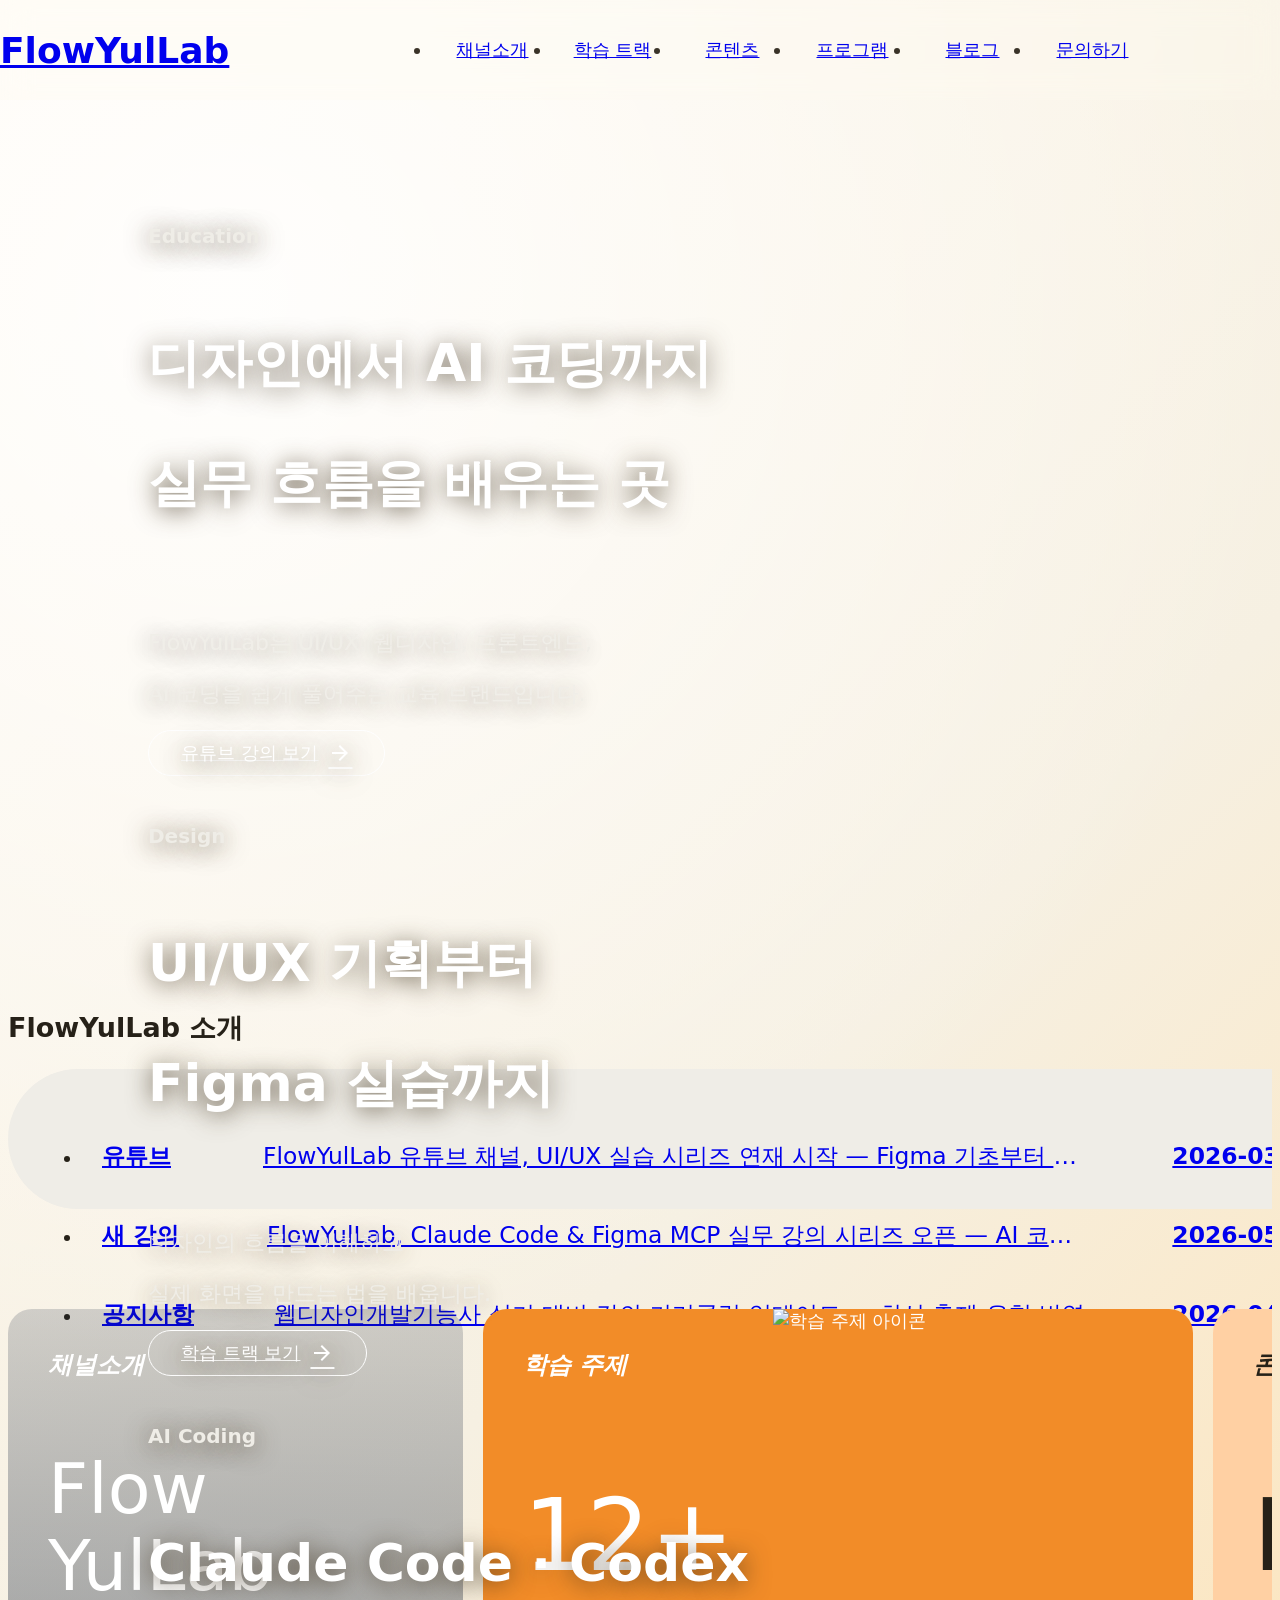
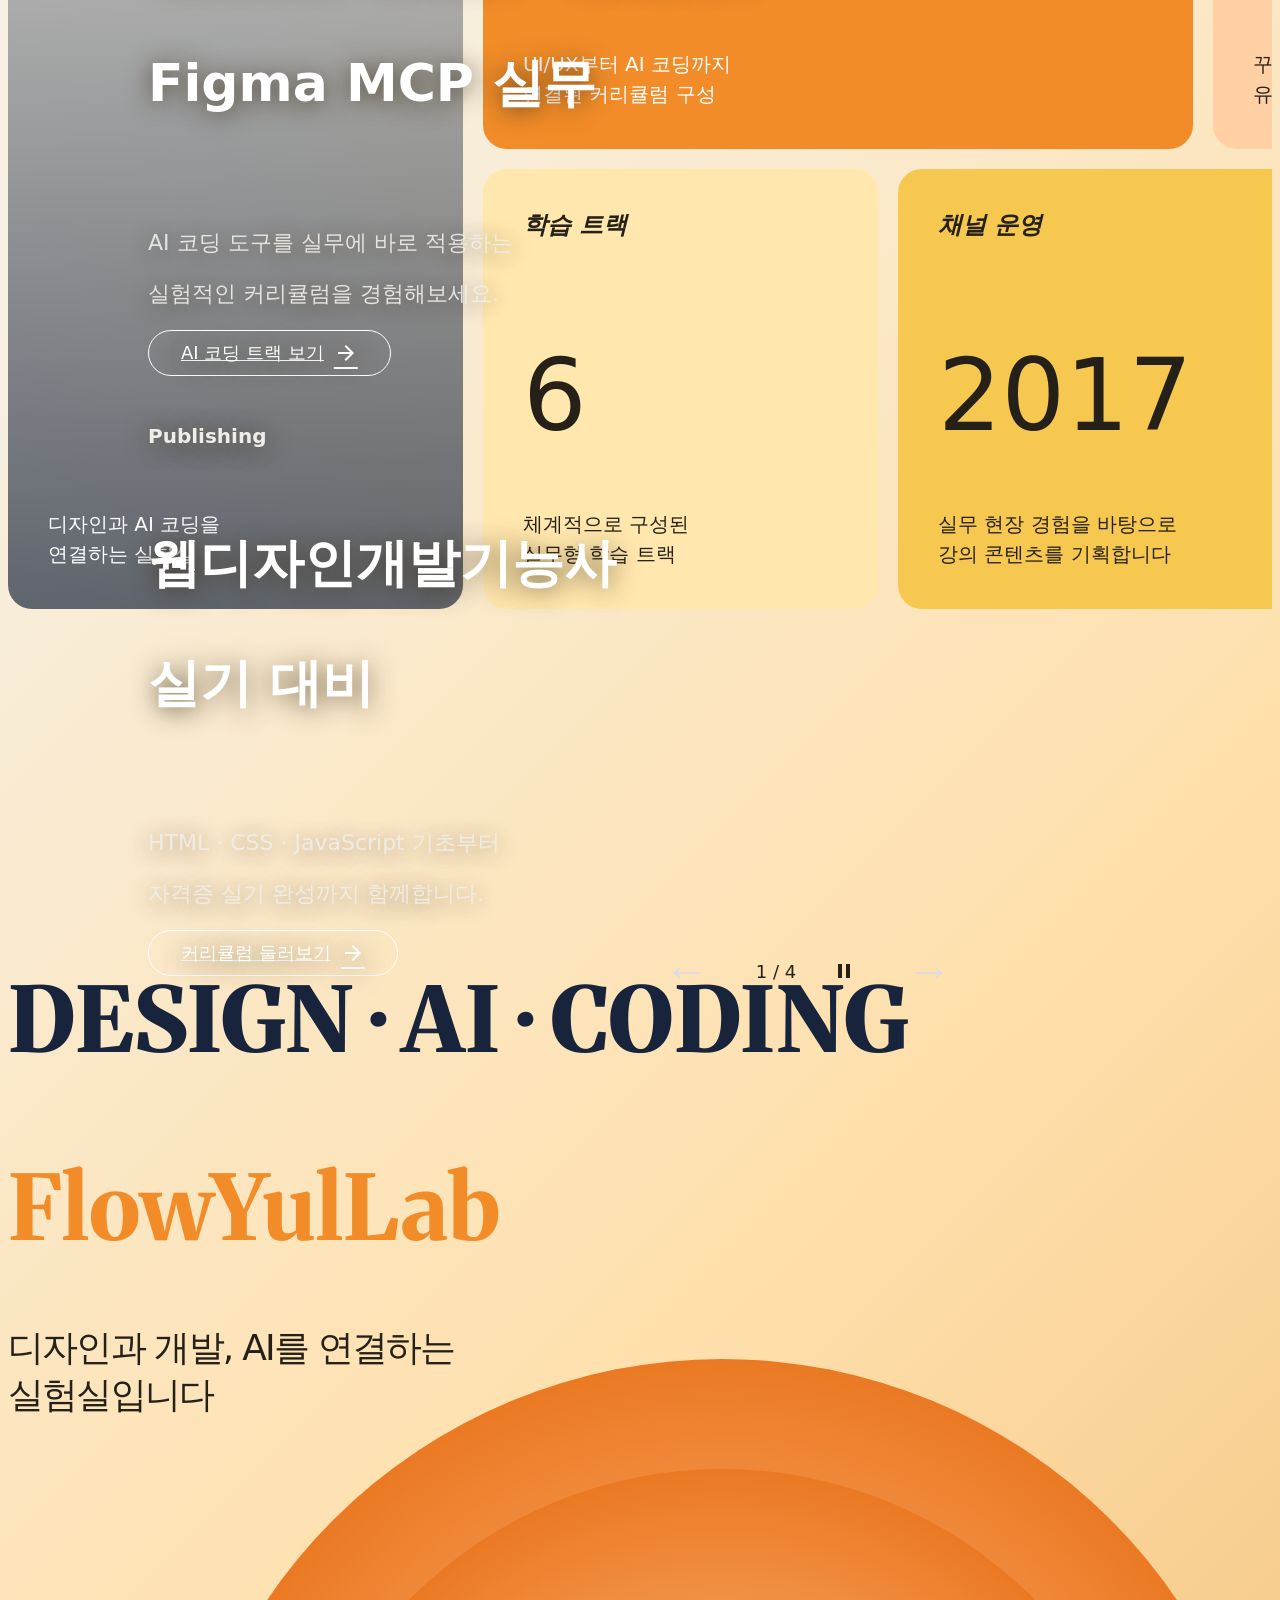
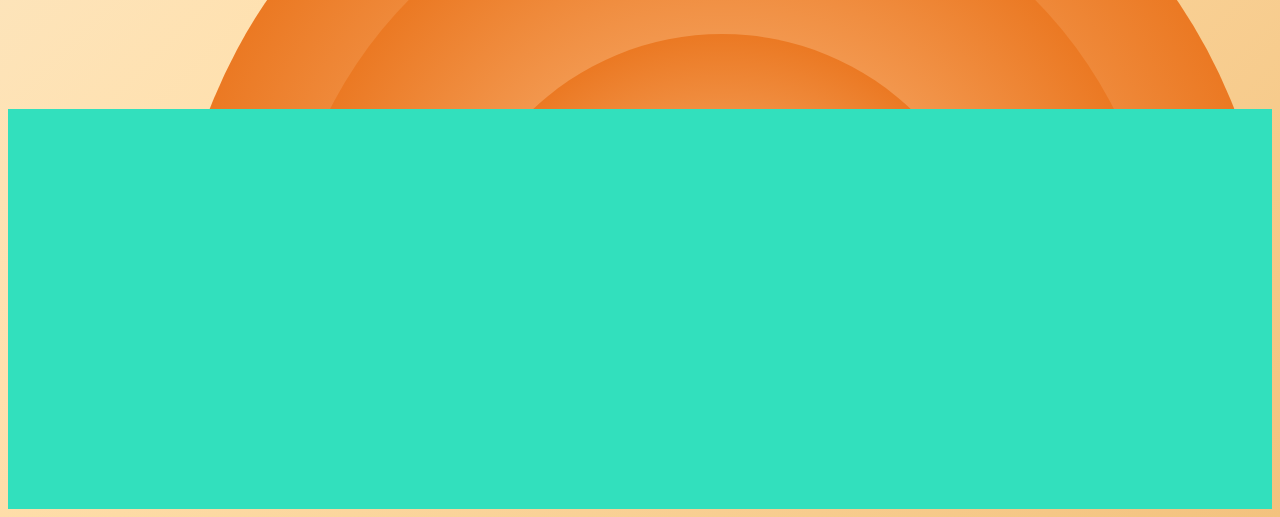
==== clonecoding/04flowyullab/index.html @ cbf6309a "1교시" ====
<!DOCTYPE html>
<html lang="ko">

<head>
  <meta charset="UTF-8">
  <meta name="viewport" content="width=device-width, initial-scale=1.0">
  <meta name="description" content="사이트 정의 넣는곳">
  <meta name="keywords" content="HTML, CSS, JavaScript, tutorial">
  <meta name="author" content="yulssem">
  <title>FlowYulLab</title>
  <!-- 파비콘 세트 (/favicon 폴더에 업로드) -->
  <link rel="icon" type="image/svg+xml" href="./favicon/favicon.svg" />
  <link rel="icon" href="./favicon/favicon.ico" sizes="48x48" />
  <link rel="icon" type="image/png" sizes="16x16" href="./favicon/favicon-16.png" />
  <link rel="icon" type="image/png" sizes="32x32" href="./favicon/favicon-32.png" />
  <link rel="apple-touch-icon" href="./favicon/apple-touch-icon.png" />
  <link rel="icon" type="image/png" sizes="192x192" href="./favicon/icon-192.png" />
  <link rel="icon" type="image/png" sizes="512x512" href="./favicon/icon-512.png" />
  <link rel="manifest" href="./favicon/site.webmanifest" />
  <link rel="stylesheet" href="https://cdn.jsdelivr.net/npm/@mdi/font@7/css/materialdesignicons.min.css" />
  <link rel="stylesheet" href="https://fonts.googleapis.com/css2?family=Material+Symbols+Outlined" />
  <link rel="stylesheet"
    href="https://fonts.googleapis.com/css2?family=Material+Symbols+Outlined:opsz,wght,FILL,GRAD@20..48,100..700,0..1,-50..200&icon_names=arrow_forward,arrow_upward,article,keyboard_arrow_up,pause,play_arrow,smart_display,trending_flat" />
  <!-- 오픈그래프 (카카오톡/페이스북 등 공유 미리보기) -->
  <meta property="og:type" content="website" />
  <meta property="og:site_name" content="FlowYulLab" />
  <meta property="og:title" content="FlowYulLab" />
  <meta property="og:description" content="웹퍼블리셔와 디자이너를 위한 무료 복붙 작업대. 파비콘, 웹폰트, 아이콘, CSS 코드를 브라우저에서 바로 만들고 복사합니다." />
  <meta property="og:url" content="" />
  <meta property="og:image" content="./favicon/og-image.png" />
  <meta property="og:image:width" content="1200" />
  <meta property="og:image:height" content="630" />
  <link rel="stylesheet" href="https://cdn.jsdelivr.net/npm/swiper@14.0.1/swiper-bundle.min.css" />
  <link rel="stylesheet" href="css/reset.css">
  <link rel="stylesheet" href="css/style.css">
  <link rel="stylesheet" href="css/media.css">
  <script src="https://cdn.jsdelivr.net/npm/swiper@14.0.1/swiper-bundle.min.js"></script>
  <script src="js/main.js" defer></script>
</head>

<body>
  <div class="wrap">
    <header class="">
      <div class="inner">
        <h1><a href="#">FlowYulLab</a></h1>
        <nav>
          <ul class="gnb">
            <li><a href="#">채널소개</a>
              <ul class="sub">
                <li><a href="#">채널소개</a></li>
                <li><a href="#">학습 트랙</a></li>
                <li><a href="#">콘텐츠</a></li>
                <li><a href="#">프로그램</a></li>
                <li><a href="#">블로그</a></li>
              </ul><!-- //.sub -->
            </li>
            <li><a href="#">학습 트랙</a>
              <ul class="sub">
                <li><a href="#">채널소개</a></li>
                <li><a href="#">학습 트랙</a></li>
                <li><a href="#">콘텐츠</a></li>
                <li><a href="#">프로그램</a></li>
                <li><a href="#">블로그</a></li>
                <li><a href="#">문의하기</a></li>
              </ul><!-- //.sub -->
            </li>
            <li><a href="#">콘텐츠</a>
              <ul class="sub">
                <li><a href="#">채널소개</a></li>
                <li><a href="#">학습 트랙</a></li>
                <li><a href="#">콘텐츠</a></li>
              </ul><!-- //.sub -->
            </li>
            <li><a href="#">프로그램</a>
              <ul class="sub">
                <li><a href="#">프로그램</a></li>
                <li><a href="#">블로그</a></li>
                <li><a href="#">문의하기</a></li>
              </ul><!-- //.sub -->
            </li>
            <li><a href="#">블로그</a>
              <ul class="sub">
                <li><a href="#">Education</a></li>
                <li><a href="#">디자인에서</a></li>
                <li><a href="#">실무 흐름을</a></li>
              </ul><!-- //.sub -->
            </li>
            <li><a href="#">문의하기</a>
            </li>
          </ul><!-- //.gnb -->
        </nav>
        <div class="right">
          <a href="#" class="af">유튜브 채널</a>
          <a href="#" class="af">강의 문의</a>
          <ul id="ham_menu" aria-label="전체 메뉴 열기">
            <li></li>
            <li></li>
            <li></li>
          </ul>
        </div><!-- //.right -->
      </div> <!-- //.inner -->
      <div class="ham_menu">
        <div class="container">
          <h2>전체메뉴</h2>
          <div class="all_con">
            <ul class="list">
              <li>
                <button type="button">채널소개</button>
                <ul class="sub_list">
                  <li><a href="#">율쌤 소개</a></li>
                  <li><a href="#">비전 & 방향</a></li>
                  <li><a href="#">FlowYulLab이란</a></li>
                  <li><a href="#">활동 이력</a></li>
                  <li><a href="#">실험 프로젝트</a></li>
                </ul><!-- //.sub_list -->
              </li>
              <li>
                <button type="button">학습 트랙</button>
                <ul class="sub_list">
                  <li><a href="#">UI/UX 기초</a></li>
                  <li><a href="#">웹디자인개발기능사</a></li>
                  <li><a href="#">HTML·CSS·JS</a></li>
                  <li><a href="#">Figma & 디자인 툴</a></li>
                  <li><a href="#">AI Coding Lab</a></li>
                  <li><a href="#">Claude Code 실무</a></li>
                </ul><!-- //.sub_list -->
              </li>
              <li>
                <button type="button">콘텐츠</button>
                <ul class="sub_list">
                  <li><a href="#">유튜브 강의</a></li>
                  <li><a href="#">Shorts</a></li>
                  <li><a href="#">실습 튜토리얼</a></li>
                </ul><!-- //.sub_list -->
              </li>
              <li>
                <button type="button">프로그램</button>
                <ul class="sub_list">
                  <li><a href="#">온라인 강의</a></li>
                  <li><a href="#">워크숍 & 멘토링</a></li>
                </ul><!-- //.sub_list -->
              </li>
            </ul><!-- //.list -->
            <ul class="list">
              <li>
                <button type="button">블로그</button>
                <ul class="sub_list">
                  <li><a href="#">최근 소식</a></li>
                  <li><a href="#">아티클</a></li>
                  <li><a href="#">이벤트</a></li>
                </ul><!-- //.sub_list -->
              </li>
              <li>
                <button type="button">문의하기</button>
                <ul class="sub_list">
                  <li><a href="#">강의 문의</a></li>
                  <li><a href="#">협업 제안</a></li>
                </ul><!-- //.sub_list -->
              </li>
            </ul><!-- //.list -->
          </div><!-- //.all_con -->
        </div><!-- //.container -->
      </div><!-- //.ham_menu -->
    </header>
    <main>
      <div class="main_visual">
        <div class="inner">
          <div class="swiper">
            <ul class="swiper-wrapper">
              <li class="swiper-slide slide1">
                <div class="txt_area">
                  <div class="sub_txt">Education</div>
                  <div class="tit">
                    <p>디자인에서 AI 코딩까지</p>
                    <p>실무 흐름을 배우는 곳</p>
                  </div><!-- //tit -->
                  <div class="txt">
                    <p>FlowYulLab은 UI/UX, 웹디자인, 프론트엔드,</p>
                    <p>AI 코딩을 쉽게 풀어주는 교육 브랜드입니다.</p>
                  </div><!-- //.txt -->
                  <a href="#" class="more border">
                    <span>유튜브 강의 보기</span>
                    <span class="material-symbols-outlined">arrow_forward</span>
                  </a>
                </div><!-- //.txt_area -->
              </li>
              <li class="swiper-slide slide2">
                <div class="txt_area">
                  <div class="sub_txt">Design</div>
                  <div class="tit">
                    <p>UI/UX 기획부터</p>
                    <p>Figma 실습까지</p>
                  </div><!-- //tit -->
                  <div class="txt">
                    <p>디자인의 흐름을 이해하고</p>
                    <p>실제 화면을 만드는 법을 배웁니다.</p>
                  </div><!-- //.txt -->
                  <a href="#" class="more border">
                    <span>학습 트랙 보기</span>
                    <span class="material-symbols-outlined">arrow_forward</span>
                  </a>
                </div><!-- //.txt_area -->
              </li>
              <li class="swiper-slide slide3">
                <div class="txt_area">
                  <div class="sub_txt">AI Coding</div>
                  <div class="tit">
                    <p>Claude Code · Codex</p>
                    <p>Figma MCP 실무</p>
                  </div><!-- //tit -->
                  <div class="txt">
                    <p>AI 코딩 도구를 실무에 바로 적용하는</p>
                    <p>실험적인 커리큘럼을 경험해보세요.</p>
                  </div><!-- //.txt -->
                  <a href="#" class="more border">
                    <span>AI 코딩 트랙 보기</span>
                    <span class="material-symbols-outlined">arrow_forward</span>
                  </a>
                </div><!-- //.txt_area -->
              </li>
              <li class="swiper-slide slide4">
                <div class="txt_area">
                  <div class="sub_txt">Publishing</div>
                  <div class="tit">
                    <p>웹디자인개발기능사</p>
                    <p>실기 대비</p>
                  </div><!-- //tit -->
                  <div class="txt">
                    <p>HTML · CSS · JavaScript 기초부터</p>
                    <p>자격증 실기 완성까지 함께합니다.</p>
                  </div><!-- //.txt -->
                  <a href="#" class="more border">
                    <span>커리큘럼 둘러보기</span>
                    <span class="material-symbols-outlined">arrow_forward</span>
                  </a>
                </div><!-- //.txt_area -->
              </li>
            </ul><!-- //.swiper-wrapper -->
          </div><!-- //.swiper -->
          <div class="pager">
            <button type="button" class="left" aria-label="이전 슬라이드 버튼">&larr;</button>
            <div class="box">
              <div class="txt_box">
                <span class="num">1</span>
                /
                <span>4</span>
              </div><!-- //.txt_box -->
              <div class="btn_box" style="font-variation-settings:'FILL' 1,'wght' 400,'GRAD' 0,'opsz' 24">
                <!-- <span class="material-symbols-outlined">play_arrow</span> -->
                <span class="material-symbols-outlined">pause</span>
              </div><!-- //.btn_box -->
            </div><!-- //.box -->
            <button type="button" class="right" aria-label="다음 슬라이드 버튼">&rarr;</button>
          </div><!-- //.pager -->
        </div> <!-- //.inner -->
      </div><!-- //.main_visual -->
      <section class="info">
        <h2 class="blind">FlowYulLab 소개</h2>
        <div class="article_top inner">
          <div class="slide">
            <div class="swiper">
              <ul class="swiper-wrapper">
                <li class="swiper-slide">
                  <a href="#">
                    <span class="tit">유튜브</span>
                    <p class="txt">FlowYulLab 유튜브 채널, UI/UX 실습 시리즈 연재 시작 — Figma 기초부터 프로토타입까지</p>
                    <span class="day">2026-03-15</span>
                  </a>
                </li>
                <li class="swiper-slide">
                  <a href="#">
                    <span class="tit">새 강의</span>
                    <p class="txt">FlowYulLab, Claude Code & Figma MCP 실무 강의 시리즈 오픈 — AI 코딩 흐름을 처음부터 실습합니다</p>
                    <span class="day">2026-05-20</span>
                  </a>
                </li>
                <li class="swiper-slide">
                  <a href="#">
                    <span class="tit">공지사항</span>
                    <p class="txt">웹디자인개발기능사 실기 대비 강의 커리큘럼 업데이트 — 최신 출제 유형 반영</p>
                    <span class="day">2026-04-10</span>
                  </a>
                </li>
              </ul>
            </div><!-- //swiper -->
          </div><!-- //.slide -->
          <a href="#" class="more">더보기<span>+</span></a>
        </div><!-- //.article_top -->
        <div class="article_bottom inner">
          <article class="box box1">
            <em>채널소개</em>
            <p>Flow YulLab</p>
            <div class="txt_b">
              <span>디자인과 AI 코딩을<br>연결하는 실험실</span>
              <a href="#" class="more">자세히보기<span class="material-symbols-outlined">trending_flat</span></a>
            </div><!-- //.txt_b -->
          </article><!-- //.box1 -->
          <div class="box_all">
            <div class="box_all_1">
              <article class="box box2">
                <em>학습 주제</em>
                <p>12+</p>
                <img src="img/yul-info-topic-cutout.png" alt="학습 주제 아이콘">
                <div class="txt_b">
                  <span>UI/UX부터 AI 코딩까지<br>연결된 커리큘럼 구성</span>
                  <a href="#" class="more">학습 트랙<span class="material-symbols-outlined">trending_flat</span></a>
                </div><!-- //.txt_b -->
              </article><!-- //.box2 -->
              <article class="box box3">
                <em>콘텐츠</em>
                <p>N+</p>
                <img src="img/yul-info-content-cutout.png" alt="콘텐츠 아이콘">
                <div class="txt_b">
                  <span>꾸준히 업로드 중인<br>유튜브 강의 & 튜토리얼</span>
                </div><!-- //.txt_b -->
              </article><!-- //.box3 -->
            </div><!-- //.box_all_1 -->
            <div class="box_all_2">
              <article class="box box4">
                <em>학습 트랙</em>
                <p>6</p>
                <div class="txt_b">
                  <span>체계적으로 구성된<br>실무형 학습 트랙</span>
                  <a href="#" class="more">학습 트랙<span class="material-symbols-outlined">trending_flat</span></a>
                </div><!-- //.txt_b -->
              </article><!-- //.box4 -->
              <article class="box box5">
                <em>채널 운영</em>
                <p>2017</p>
                <img src="img/yul-info-operation-cutout.png" alt="채널 운영 아이콘">
                <div class="txt_b">
                  <span>실무 현장 경험을 바탕으로<br>강의 콘텐츠를 기획합니다</span>
                  <a href="#" class="more">채널 소개<span class="material-symbols-outlined">trending_flat</span></a>
                </div><!-- //.txt_b -->
              </article><!-- //.box5 -->
            </div><!-- //.box_all_2 -->
          </div><!-- //.box_all -->
        </div><!-- //.article_bottom -->
      </section><!-- //.info -->
      <section class="motion">
        <div class="inner">
          <div class="tit">
            <b>DESIGN · AI · CODING</b>
            <h2>FlowYulLab</h2>
            <p><span>디자인과 개발, AI를 연결하는</span>실험실입니다</p>
          </div><!-- //.tit -->
        </div><!-- //.inner -->
        <div class="circle_box">
          <div class="circle1"></div>
          <div class="circle2"></div>
        </div><!-- //circle_box -->
      </section><!-- //.motion -->
    </main>
    <footer>

    </footer>
  </div><!-- //.wrap -->
</body>

</html>
---- clonecoding/04flowyullab/css/style.css ----
@charset "utf-8";
@import url("https://cdn.jsdelivr.net/gh/orioncactus/pretendard@v1.3.9/dist/web/variable/pretendardvariable.min.css");
@import url('https://fonts.googleapis.com/css2?family=Merriweather:ital,opsz,wght@0,18..144,300..900;1,18..144,300..900&family=Stack+Sans+Text:wght@200..700&display=swap');

* {
  box-sizing: border-box;
  scroll-behavior: smooth;
}

:root {
  font-size: 18px;
  --yul-brand-paper: #f6f0e2;
  --yul-brand-paper-soft: #fffaf1;
  --yul-brand-card: #efede7;
  --yul-brand-ink: #262118;
  --yul-brand-muted: #756e62;
  --yul-brand-line: #ddd7c9;
  --yul-brand-yellow: #f6c84f;
  --yul-brand-yellow-soft: #ffe7ad;
  --yul-brand-amber: #d3a24d;
  --yul-brand-orange-soft: #ffd0a3;
  --yul-brand-orange: #f28c28;
  --yul-brand-orange-deep: #c8671e;
  --yul-brand-lavender: #8d83c9;
  --yul-brand-navy: #17243b;
  --yul-brand-shadow: 0 18px 52px rgba(32, 24, 8, .13);
  --yul-brand-shadow2: 0 18px 32px rgba(32, 24, 8, 0.055);
  --header-h: 74px;
  --stage-w: min(1320px, calc(100vw - 128px));
  --stage-h: min(760px, calc(100vh - var(--header-h) - 64px));
  --black: #000;
  --gray-00: #fff;
  --gray-01: var(--yul-brand-paper);
  --gray-02: var(--yul-brand-card);
  --gray-03: var(--yul-brand-line);
  --gray-04: var(--yul-brand-muted);
  --gray-05: #8a8174;
  --gray-06: #756e62;
  --gray-07: #625947;
  --gray-08: #3a3328;
  --gray-09: var(--yul-brand-ink);
  --gray-10: #1f1b14;
  --gray-b-01: #eee7d8;
  --gray-b-02: #e2dacb;
  --gray-b-03: #c9c0ae;
  --gray-b-04: #968a75;
  --gray-b-05: #5f5546;
  --color-default: var(--yul-brand-ink);
  --color-link: var(--yul-brand-lavender);
  --color-nav: var(--yul-brand-ink);
  --color-subNav: var(--yul-brand-line);
  --color-title: var(--yul-brand-ink);
  --color-tab: var(--yul-brand-muted);
  --color-red: #b65a4c;
  --normal: #6f9b65;
  --error: #b65a4c;
  --important: var(--yul-brand-yellow);
  --disabled: rgba(38, 33, 24, .5);
  --blue: var(--yul-brand-lavender);
  --light-blue: #bbb5df;
  --sky: #eeeaf6;
  --red: #b65a4c;
  --light-red: #d78e80;
  --pink: #fbefed;
  --font-Eng: "Stack Sans Text", sans-serif;
  --font-Eng2: "Merriweather", serif;
  --round: 24px;
}

html {
  overflow-x: hidden;
}

body {
  font-family: "Pretendard Variable", Pretendard, -apple-system, BlinkMacSystemFont, system-ui, Roboto, "Helvetica Neue", "Segoe UI", "Apple SD Gothic Neo", "Noto Sans KR", "Malgun Gothic", "Apple Color Emoji", "Segoe UI Emoji", "Segoe UI Symbol", sans-serif;
  background:
    radial-gradient(circle at 18% 8%, rgba(255, 255, 255, .86), transparent 30%),
    linear-gradient(135deg, #fffaf1 0%, #f6f0e2 38%, #ffe0ad 72%, #f3c27e 100%);
  overflow-x: hidden;
  color: var(--yul-brand-ink);
}

.inner {
  width: clamp(1600px, 80vw, 90%);
  margin-inline: auto;
}

header {
  width: 100%;
  position: fixed;
  left: 0;
  top: 0;
  z-index: 10;
  background: rgba(255, 250, 241, 0.28);
  backdrop-filter: blur(15px);
  display: flex;
  flex-direction: column;
  color: var(--gray-08);
}

header.on {
  background: rgba(23, 36, 59, 0.94);
  height: 100%;
  color: var(--gray-01);
}

header .inner {
  height: 100px;
  display: flex;
  justify-content: space-between;
  align-items: center;
}


header.on nav {
  display: none;
}

header nav ul.gnb {
  display: flex;
}

header nav ul.gnb>li {
  position: relative;
}

header nav ul.gnb>li>a {
  display: flex;
  min-width: 120px;
  height: 2.667rem;
  justify-content: center;
  align-items: center;
}

header nav ul.gnb>li:hover>a {
  color: var(--yul-brand-orange-deep);
}

header nav ul.gnb>li>ul.sub {
  position: absolute;
  left: 50%;
  top: 2.667rem;
  transform: translateX(-50%);
  min-width: 178px;
  background: rgba(23, 36, 59, 0.84);
  backdrop-filter: blur(25px);
  border-radius: 8px;
  display: none;
  flex-direction: column;
  padding: 1em;
  gap: 10px;
}

header nav ul.gnb>li:hover>ul.sub {
  display: flex;
}

header nav ul.gnb>li>ul.sub>li>a {
  color: rgb(233, 233, 233);
  padding: .5em;
  display: flex;
  transition: .2s;
}

header nav ul.gnb>li>ul.sub>li:hover>a {
  color: rgb(252, 249, 211);
}

header .right {
  display: flex;
  gap: 8px;
}

header .right a {
  transition: .6s;
}

header .right a:nth-child(1) {
  background: var(--yul-brand-navy);
}

header .right a:nth-child(2) {
  background: var(--yul-brand-orange);
}

header.on .right a:nth-child(1),
header.on .right a:nth-child(2) {
  background: transparent;
}

header.on .right a:nth-child(1):hover {
  background: var(--gray-00);
  color: var(--gray-08);
}

header.on .right a:nth-child(2):hover {
  background: var(--yul-brand-orange);
}

header .right ul {
  width: 40px;
  height: 40px;
  padding: 11px 0;
  display: flex;
  flex-direction: column;
  justify-content: space-between;
  align-items: center;
  cursor: pointer;
  position: relative;
}

header .right ul li {
  width: 23px;
  height: 2px;
  background: #000;
  transition: .6s;
}

header.on .right ul li {
  background: var(--gray-01);
  position: absolute;
  margin-top: -1px;
  top: 50%;
}

header.on .right ul li:nth-child(1) {
  transform: rotate(45deg);
  left: 22%;
}

header.on .right ul li:nth-child(2) {
  display: none;
}

header.on .right ul li:nth-child(3) {
  transform: rotate(-45deg);
  right: 22%;
}

header .ham_menu {
  width: 100%;
  display: none;
}

header.on .ham_menu {
  display: flex;
  flex: 1;
}

header .container {
  width: 100%;
  max-width: 1300px;
  margin: 0 auto;
}

header .container h2 {
  font-size: 36px;
  font-weight: 600;
  margin-bottom: 1em;
}

header .container .all_con {
  width: 100%;
  color: var(--gray-03);
}

header .container .all_con ul.list {
  display: flex;
}

header .container .all_con ul.list>li {
  width: 25%;
  border-left: 1px solid rgba(242, 233, 182, .22);
  padding: 0 2em;
  margin: 1.5em 0;
}

header .container .all_con ul.list>li:last-child {
  border-right: 1px solid rgba(242, 233, 182, .22);
}

header .container .all_con ul.list>li button {
  background: transparent;
  border: none;
  font-size: 26px;
  color: var(--gray-00);
  text-align: left;
  padding: 0;
  font-weight: 500;
  cursor: pointer;
  display: flex;
  position: relative;
}

header .container .all_con ul.list>li button::before {
  content: '';
  display: inline-block;
  width: 0;
  height: 100%;
  background: var(--yul-brand-amber);
  position: absolute;
  left: 0;
  top: 0;
  z-index: -1;
  transition: .3s;
}

header .container .all_con ul.list>li:hover button::before {
  width: 100%;
}

header .container .all_con ul.list>li ul {
  margin-top: 2em;
  line-height: 2.4;
  font-size: 16px;
}

header .container .all_con ul.list>li ul li:hover a {
  color: var(--yul-brand-amber);
}

a.af {
  font-size: 14px;
  display: flex;
  height: 40px;
  padding: 0 15px;
  border-radius: 40px;
  color: var(--gray-00);
  justify-content: center;
  align-items: center;
  gap: 5px;
}

a.af::after {
  content: '→';
  transform: rotate(-45deg);
}

main {
  width: 100%;
}

main .more {
  display: flex;
  height: 72px;
  gap: 10px;
  padding: 10px 32px;
  border-radius: 36px;
  background: var(--gray-00);
  color: var(--yul-brand-ink);
  justify-content: space-between;
  align-items: center;
}

main .more.border {
  background: transparent;
  color: var(--gray-00);
  border: 1px solid var(--gray-00);
  transition: .3s;
}

main .more.border:hover {
  background: var(--gray-00);
  color: var(--yul-brand-ink);
}

.main_visual {
  height: 100vh;
  padding-top: 100px;
}

.main_visual .inner {
  height: 100%;
  display: flex;
  flex-direction: column;
}

.main_visual .swiper {
  flex: 1;
  width: 100%;
  border-radius: var(--round);
}

.main_visual .swiper li {
  position: relative;
  display: flex;
  align-items: flex-end;
  background: no-repeat center/cover url(../img/yul-main-hero-ai-coding.png);
}

.main_visual .swiper li.slide1 {
  background-image: url(../img/yul-main-hero-education.png);
}

.main_visual .swiper li.slide2 {
  background-image: url(../img/yul-main-hero-design.png);
}

.main_visual .swiper li.slide3 {
  background-image: url(../img/yul-main-hero-ai-coding.png);
}

.main_visual .swiper li.slide4 {
  background-image: url(../img/yul-main-hero-publishing.png);
}

.main_visual .swiper li .txt_area {
  position: relative;
  z-index: 1;
  display: flex;
  flex-direction: column;
  height: 600px;
  padding: 100px 0 100px 100px;
  align-items: flex-start;
  flex-shrink: 0;
  color: var(--gray-00);
  text-shadow: 0 3px 24px rgba(59, 46, 23, 0.72);
}

.sub_txt {
  color: var(--gray-02);
  font-size: 20px;
  line-height: 1;
  font-weight: 600;
}

.txt_area .tit {
  font-size: 52px;
  font-weight: 700;
  line-height: 1.3;
  padding: 32px 0 38px;
}

.txt_area .txt {
  color: var(--gray-02);
  font-size: 22px;
  font-weight: 300;
  line-height: 1.3;
  opacity: .9;
}

.txt_area .more {
  margin-top: auto;
}

.main_visual .pager {
  width: 300px;
  height: 100px;
  display: flex;
  align-items: center;
  justify-content: space-between;
  align-self: center;
}

.pager button {
  border: 0;
  background: transparent;
  font-size: 2.5rem;
  color: #ddd;
  cursor: pointer;
}

.pager button:hover {
  color: var(--black);
}

.pager .box {
  display: flex;
  gap: 32px;
  align-items: center;
}

.pager .box .btn_box {
  cursor: pointer;
  padding: 0 4px;
  display: flex;
  justify-content: center;
  align-items: center;
}

.info {
  padding: 80px 0 100px;
}

.article_top {
  height: 140px;
  background: var(--gray-02);
  border-radius: 100px;
  display: flex;
  justify-content: space-between;
  align-items: center;
  padding: 40px 34px;
}

.article_top .slide {
  max-width: 1300px;
  width: calc(100% - 210px);
  height: 80px;
}

.article_top .slide .swiper {
  height: 100%;
}

.article_top .slide .swiper li {
  height: 100%;
}

.article_top .slide .swiper li a {
  display: flex;
  width: 100%;
  height: 100%;
  justify-content: space-between;
  align-items: center;
  font-size: 1.3rem;
  font-weight: 600;
  padding-inline: 20px;
}

.article_top .slide .swiper li a .txt {
  width: 67%;
  overflow: hidden;
  text-overflow: ellipsis;
  white-space: nowrap;
  font-weight: 400;
}

.article_top .more span {
  font-size: 28px;
  font-weight: 300;
}

.article_bottom {
  height: 900px;
  margin-top: 100px;
  display: flex;
  gap: 20px;
}

.article_bottom .box {
  border-radius: var(--round);
  padding: 40px;
  position: relative;
  overflow: hidden;
  transition: .6s;
  height: 100%;
}

.article_bottom .box em {
  font-size: 24px;
  font-weight: 600;
}

.article_bottom .box p {
  font-size: 100px;
  font-weight: 500;
  line-height: 1.1;
  width: 320px;
}

.article_bottom .box .txt_b {
  position: absolute;
  left: 40px;
  bottom: 40px;
  transition: .6s;
  transform: translateY(102px);
}

.article_bottom .box3 .txt_b {
  transform: translateY(0);
}

.article_bottom .box:hover .txt_b {
  transform: translateY(0);
}

.article_bottom .box .txt_b span {
  font-size: 20px;
  line-height: 1.5;
  font-weight: 500;
}

.article_bottom .box .txt_b a.more {
  height: 56px;
  font-size: 16px;
  color: var(--gray-08);
  margin-top: 46px;
  max-width: 180px;
}


.article_bottom img {
  position: absolute;
}

.article_bottom .box1 {
  flex: 1;
  background:
    linear-gradient(180deg, rgba(23, 36, 59, .18) 0%, rgba(23, 36, 59, .68) 100%),
    url(../img/yul-info-channel.png) center/cover;
  color: var(--gray-00);
  transition: .3s;
}

.article_bottom .box1:hover {
  flex: 1.5;
}

.article_bottom .box1 p {
  font-size: 70px;
}


.article_bottom .box_all {
  flex: 3;
  display: flex;
  flex-direction: column;
  gap: 20px;
}

.article_bottom .box_all>div {
  flex: 1;
  width: 100%;
  display: flex;
  gap: 20px;
}

.article_bottom .box2 {
  flex: 2;
  background: var(--yul-brand-orange);
  color: var(--gray-00);
}

.article_bottom .box2 img {
  width: 340px;
  top: 0;
  right: 80px;
  transition: .3s;
}

.article_bottom .box2:hover img {
  right: 30px;
}

.article_bottom .box3 {
  flex: 1;
  background: var(--yul-brand-orange-soft);
  transition: .3s;
}

.article_bottom .box3:hover {
  flex: 1.5 0 0;
}

.article_bottom .box3 img {
  right: 20px;
  bottom: -50px;
  width: 200px;
  transition: .3s;
}

.article_bottom .box3:hover img {
  right: 0;
  bottom: 0;
}

.article_bottom .box4 {
  flex: 1;
  background: var(--yul-brand-yellow-soft);
  transition: .3s;
}

.article_bottom .box4:hover {
  flex: 1.5 0 0;
}

.article_bottom .box5 {
  flex: 2;
  background: var(--yul-brand-yellow);
}

.article_bottom .box5 img {
  right: 70px;
  bottom: 0;
  width: 330px;
  transition: .3s;
  transform: translateY(30px);
}

.article_bottom .box5:hover img {
  right: 40px;
  transform: translateY(0);
}

.motion {
  width: 100%;
  position: relative;
  overflow: hidden;
}

.motion .inner {
  height: 1000px;
  display: flex;
  align-items: center;
}

.motion .tit b {
  font-family: var(--font-Eng2);
  font-size: 5rem;
  font-weight: 900;
  color: var(--yul-brand-navy);
}

.motion .tit h2 {
  font-family: var(--font-Eng2);
  font-size: 5rem;
  font-weight: 800;
  color: var(--yul-brand-orange);
  margin-bottom: 60px;
}

.motion .tit p {
  font-size: 36px;
  line-height: 1.3;
  font-weight: 300;
  letter-spacing: -0.05em;
}

.motion .tit p span {
  display: block;
  font-weight: 500;
}

.motion .circle_box {
  position: absolute;
  width: 1100px;
  height: 1100px;
  border-radius: 50%;
  background: radial-gradient(50% 50% at 50% 50%, #FEC893 0%, #EB7923 100%);
  right: 0;
  top: 65%;
  animation: rotateCircle 7s infinite linear;
  transform-origin: 55% 50%;
}

.motion .circle_box .circle1 {
  position: absolute;
  width: 80%;
  height: 80%;
  border-radius: 50%;
  background: radial-gradient(50% 50% at 50% 50%, #FEC893 0%, #EB7923 100%);
  left: 50%;
  top: 50%;
  margin-left: -40%;
  margin-top: -40%;
  animation: rotateCircle 7s infinite linear;
  transform-origin: 45% 50%;
}

.motion .circle_box .circle2 {
  position: absolute;
  width: 50%;
  height: 50%;
  border-radius: 50%;
  background: radial-gradient(50% 50% at 50% 50%, #FEC893 0%, #EB7923 100%);
  left: 50%;
  top: 50%;
  margin-left: -25%;
  margin-top: -25%;
  animation: rotateCircle 7s infinite linear;
  transform-origin: 35% 50%;
}

@keyframes rotateCircle {
  0% {
    transform: rotate(0deg);
  }

  100% {
    transform: rotate(360deg);
  }
}

footer {
  height: 400px;
  background: #32E0BD;
}
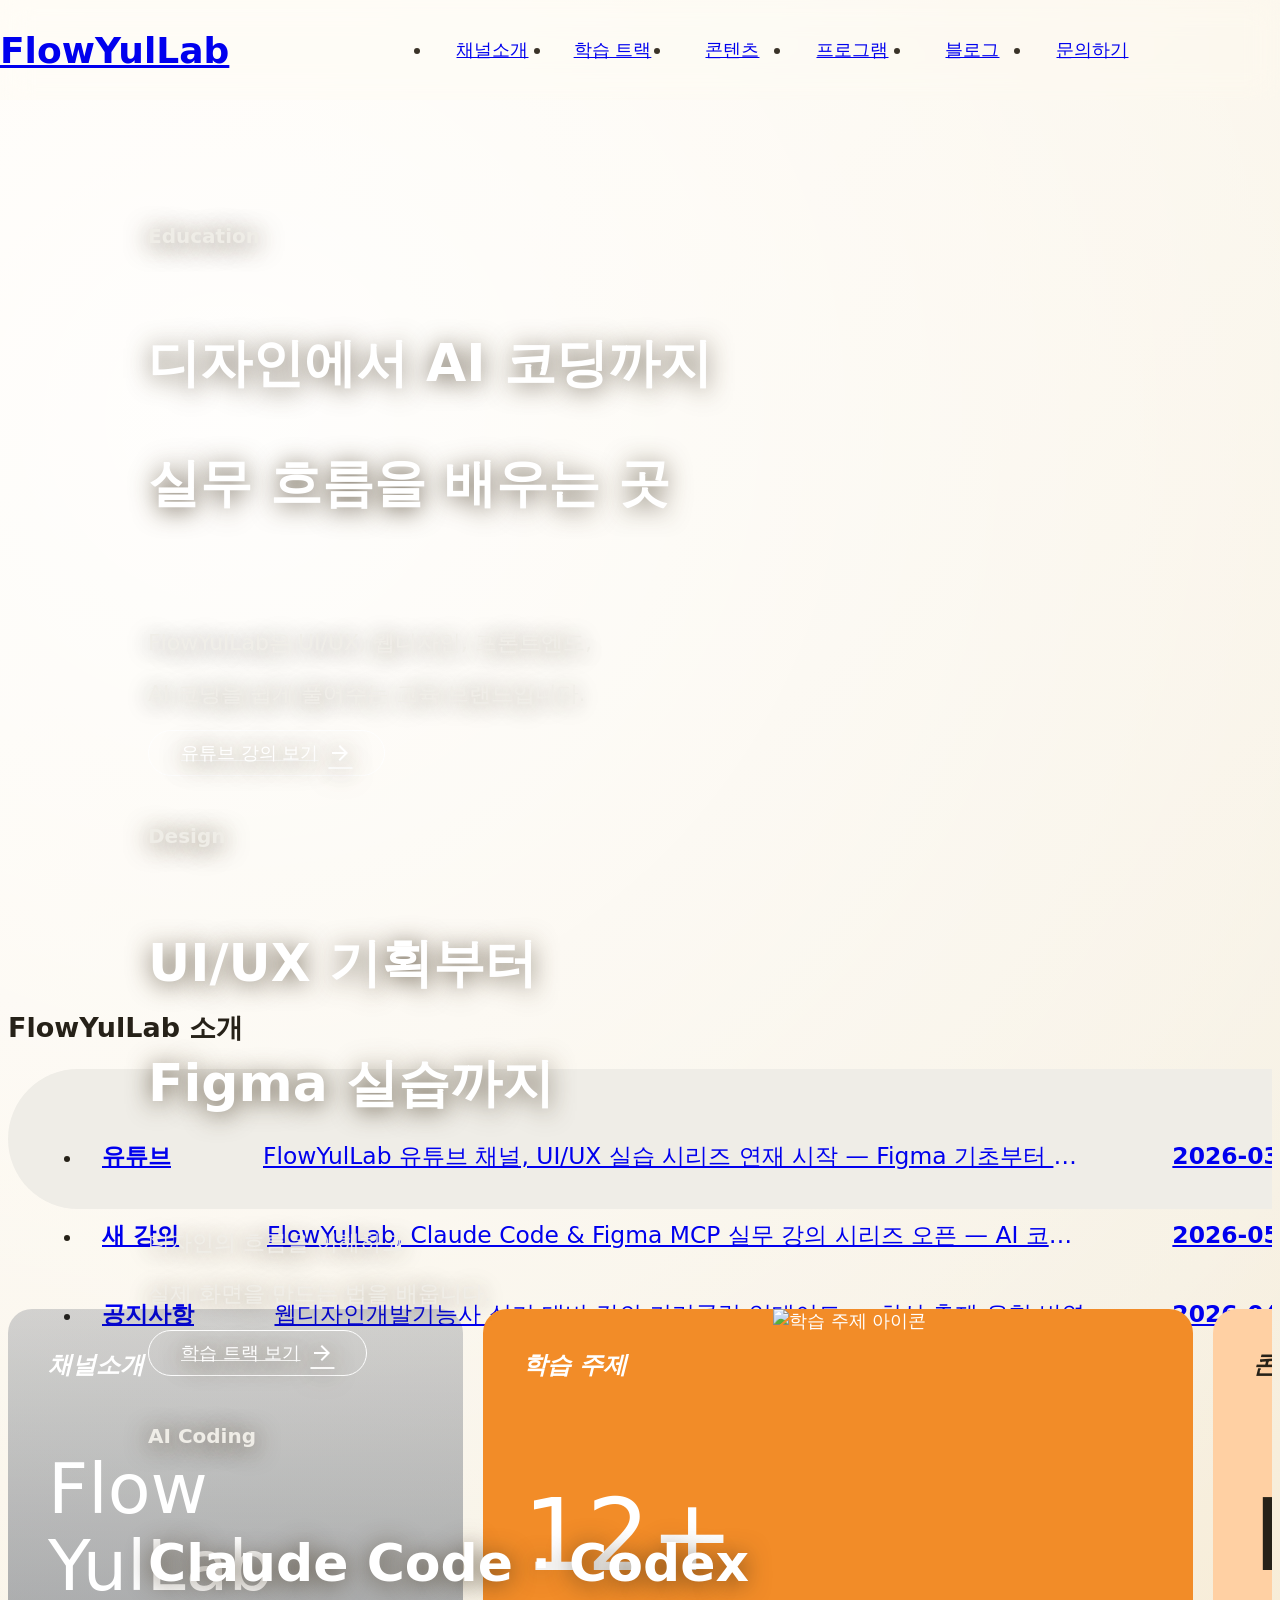
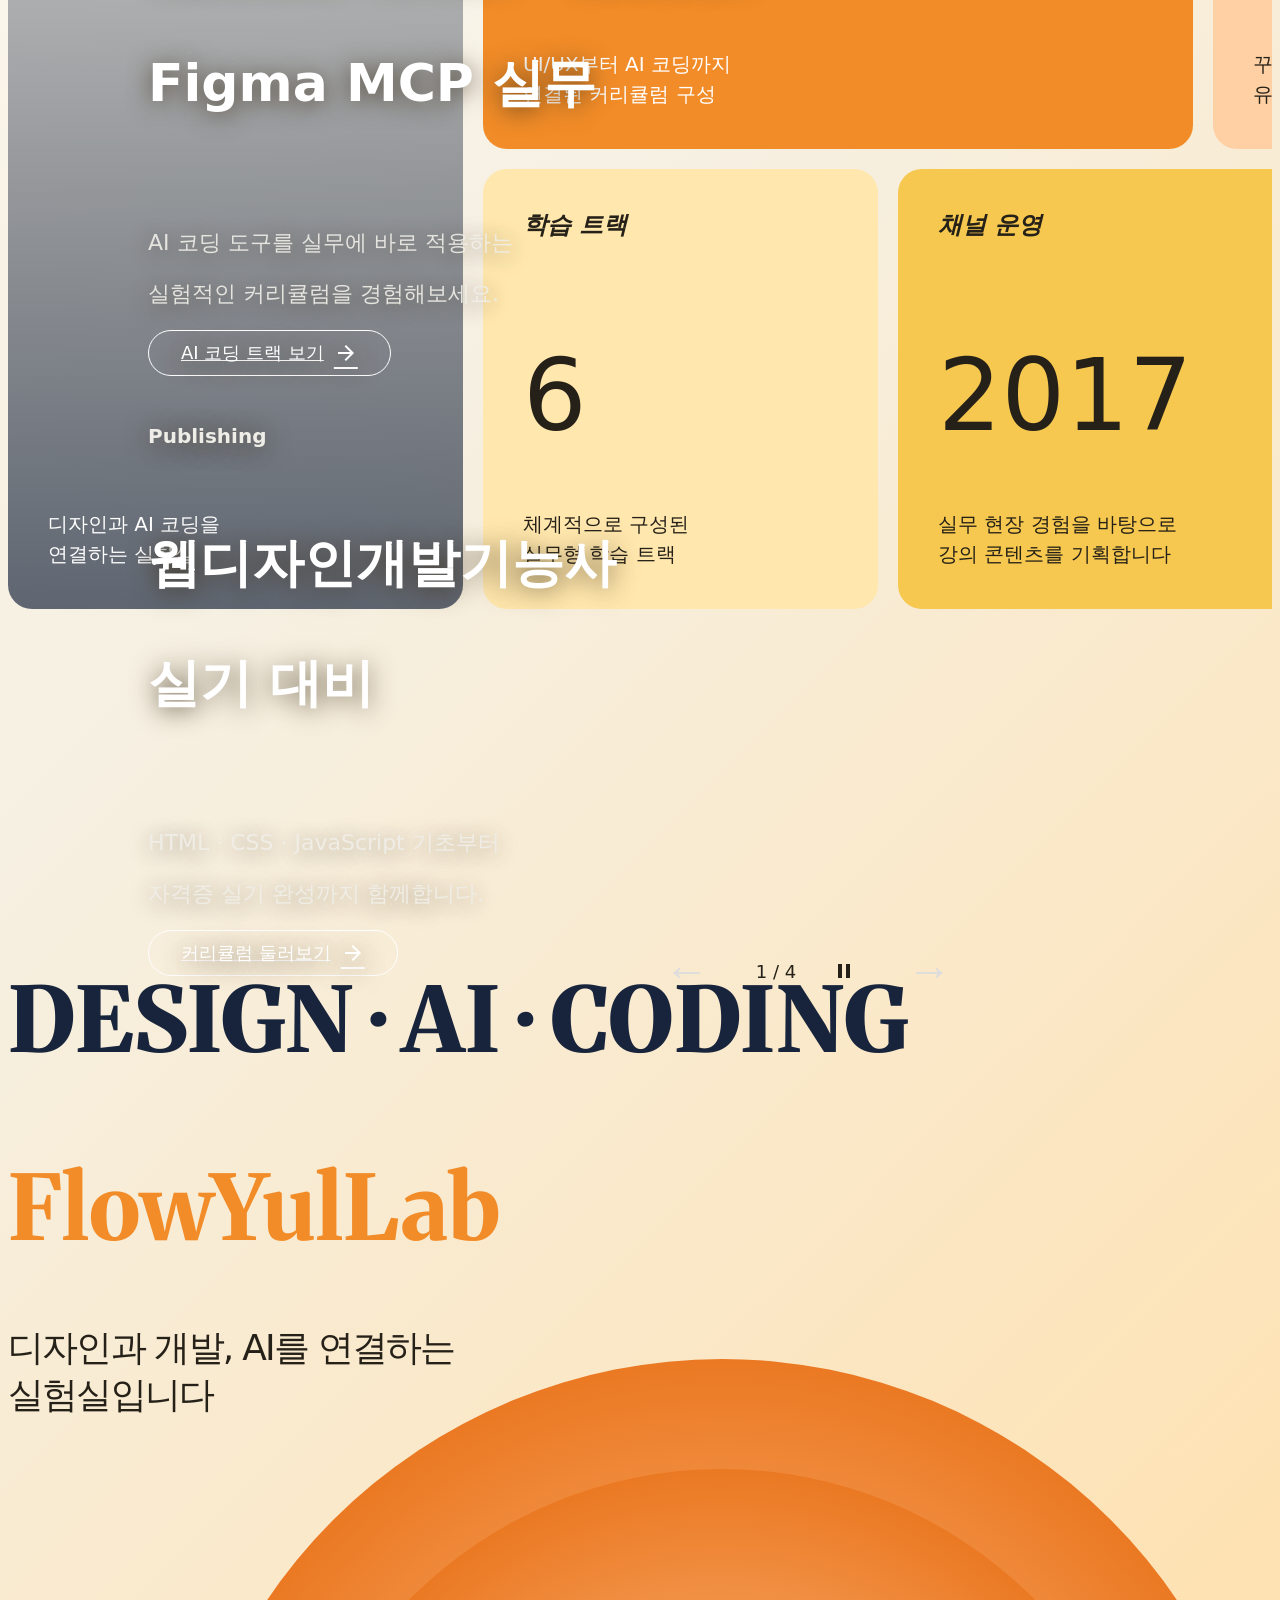
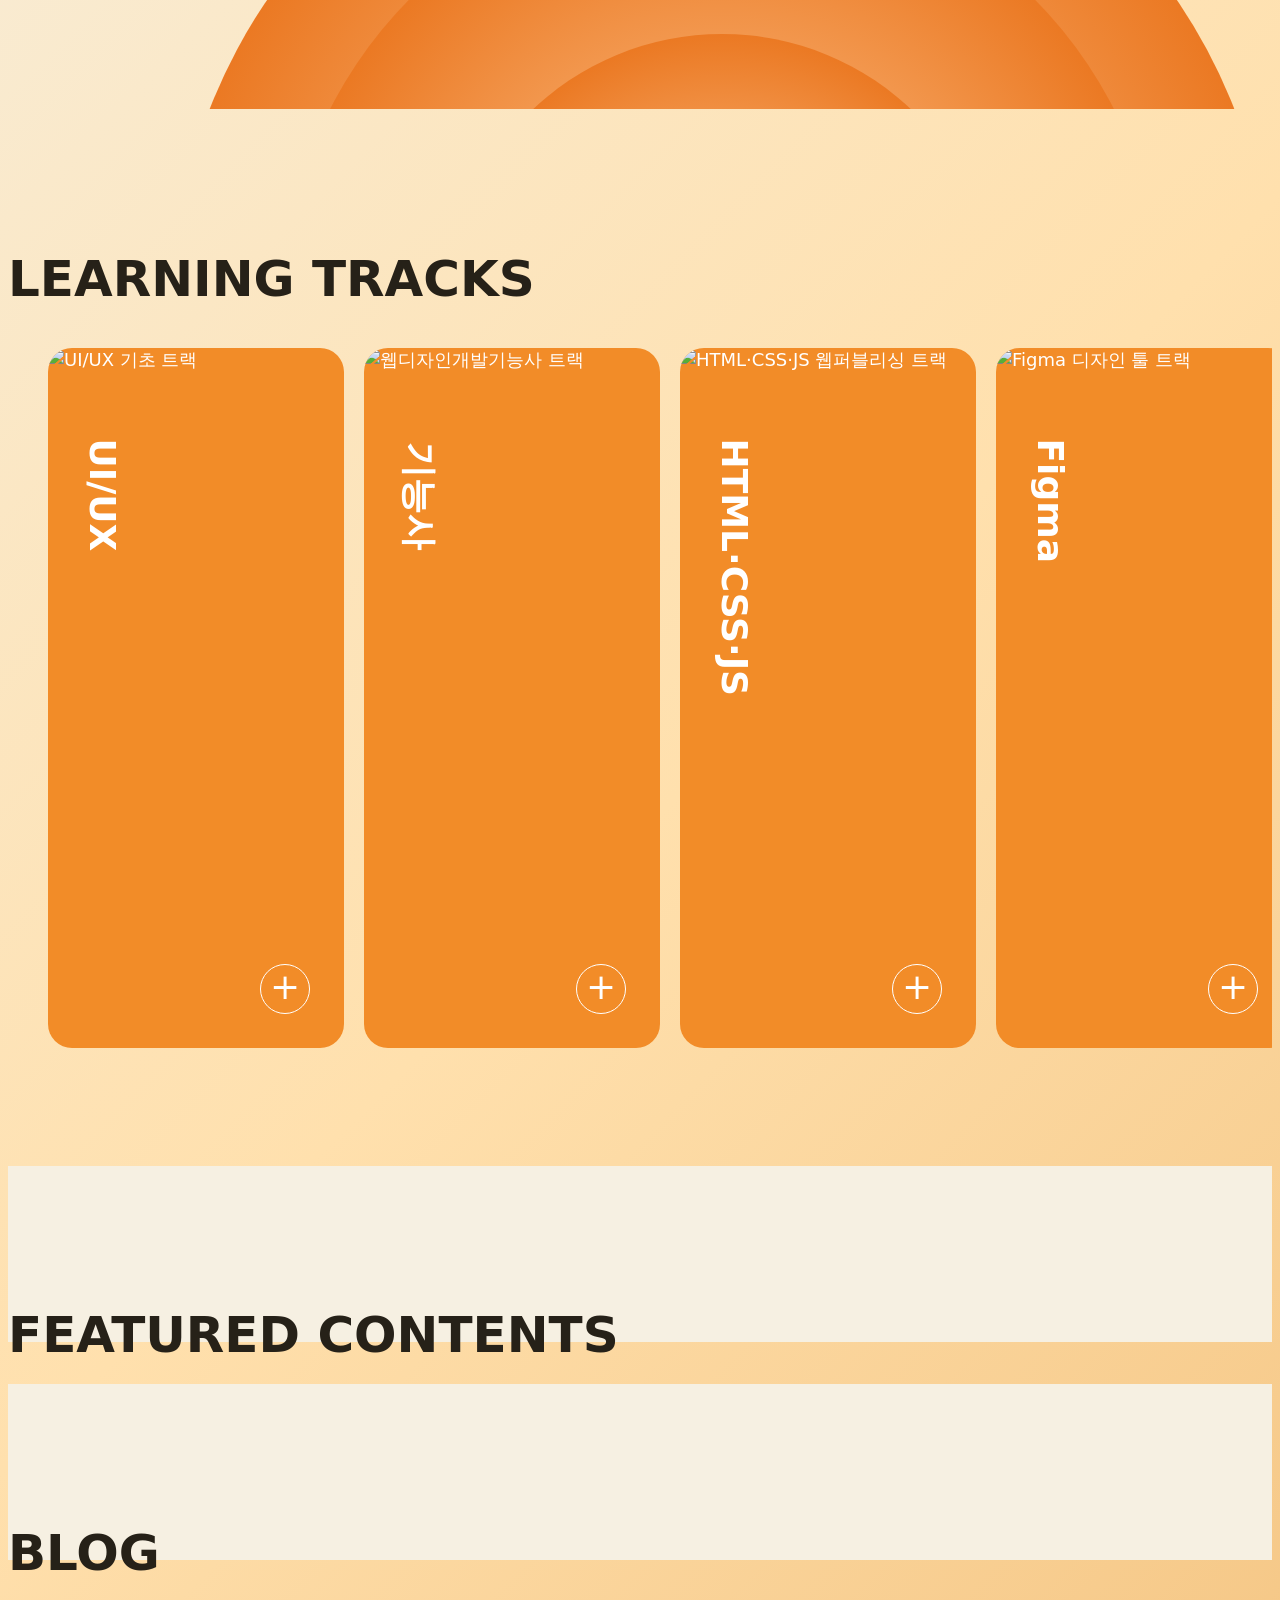
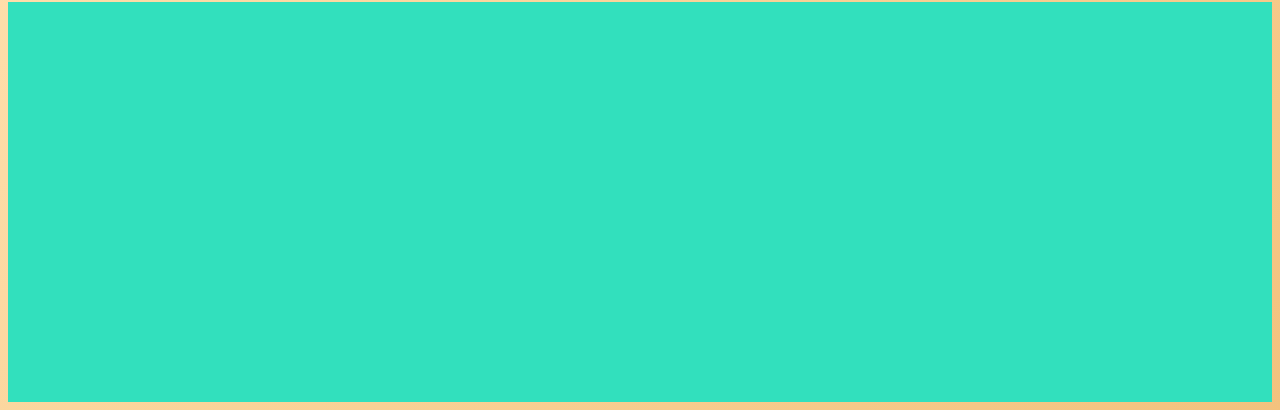
==== commit e5c6926d: "2교시" ====
--- a/clonecoding/04flowyullab/index.html
+++ b/clonecoding/04flowyullab/index.html
@@ -350,6 +350,76 @@
           <div class="circle2"></div>
         </div><!-- //circle_box -->
       </section><!-- //.motion -->
+      <section class="learning">
+        <div class="inner">
+          <h2 class="tit_eng">LEARNING TRACKS</h2>
+          <ul>
+            <li>
+              <img src="img/fyl02.png" alt="UI/UX 기초 트랙">
+              <h3>UI/UX</h3>
+              <div class="txt">
+                <em>UI/UX 기초</em>
+                <p>UI/UX 기획의 기본 개념, 사용자 흐름 설계, 와이어프레임 작성법을 실무 관점으로 다룹니다. Figma를 활용한 프로토타이핑까지 이어집니다.</p>
+                <a href="#" class="more border af">강의 보기</a>
+              </div><!-- //.txt -->
+            </li>
+            <li>
+              <img src="img/fyl06.png" alt="웹디자인개발기능사 트랙">
+              <h3>기능사</h3>
+              <div class="txt">
+                <em>웹디자인개발기능사</em>
+                <p>국가기술자격증 웹디자인개발기능사 실기 시험에 최적화된 커리큘럼입니다. 레이아웃 구현 중심으로 빠르게 합격 수준을 만들어갑니다.</p>
+                <a href="#" class="more border af">강의 보기</a>
+              </div><!-- //.txt -->
+            </li>
+            <li>
+              <img src="img/fyl03.png" alt="HTML·CSS·JS 웹퍼블리싱 트랙">
+              <h3>HTML·CSS·JS</h3>
+              <div class="txt">
+                <em>HTML · CSS · JS 웹퍼블리싱</em>
+                <p>처음부터 반응형 웹사이트를 만들어보는 실습 중심 과정입니다. CSS Flexbox, Grid, JavaScript 기초 인터랙션을 포함합니다.</p>
+                <a href="#" class="more border af">강의 보기</a>
+              </div><!-- //.txt -->
+            </li>
+            <li>
+              <img src="img/fyl04.png" alt="Figma 디자인 툴 트랙">
+              <h3>Figma</h3>
+              <div class="txt">
+                <em>Figma & 디자인 툴</em>
+                <p>Figma를 활용한 UI 컴포넌트 설계, 오토레이아웃, 프로토타입 제작, 디자인 시스템 구성 방법을 실습합니다.</p>
+                <a href="#" class="more border af">강의 보기</a>
+              </div><!-- //.txt -->
+            </li>
+            <li>
+              <img src="img/fyl05.png" alt="AI Coding Lab 트랙">
+              <h3>AI Coding</h3>
+              <div class="txt">
+                <em>AI Coding Lab</em>
+                <p>Claude Code, Codex, Figma MCP 등 AI 코딩 도구를 실무에 적용하는 실험적 커리큘럼입니다. 바이브코딩 흐름을 직접 경험해보세요.</p>
+                <a href="#" class="more border af">강의 보기</a>
+              </div><!-- //.txt -->
+            </li>
+          </ul>
+        </div><!-- //.inner -->
+      </section><!-- //.learning -->
+      <section class="contents con">
+        <div class="inner">
+          <h2 class="tit_eng">FEATURED CONTENTS</h2>
+          <a href="#" class="more">
+            <em>더보기</em>
+            <span class="material-symbols-outlined">trending_flat</span>
+          </a>
+        </div><!-- //.inner -->
+      </section><!-- //.contents -->
+      <section class="blog con">
+        <div class="inner">
+          <h2 class="tit_eng">BLOG</h2>
+          <a href="#" class="more">
+            <em>더보기</em>
+            <span class="material-symbols-outlined">trending_flat</span>
+          </a>
+        </div><!-- //.inner -->
+      </section><!-- //.blog -->
     </main>
     <footer>
 
--- a/clonecoding/04flowyullab/css/style.css
+++ b/clonecoding/04flowyullab/css/style.css
@@ -780,7 +780,126 @@
     transform: rotate(360deg);
   }
 }
-
+.tit_eng{
+  margin-bottom: 40px;
+  color: var(--gray-09);
+  font-size: 50px;
+  font-weight: 600;
+  text-transform: uppercase;
+}
+
+.learning{
+  padding: 100px 0;
+}
+.learning ul{
+  width: 100%;
+  height: 700px;
+  display: flex;
+  gap: 20px;
+}
+.learning ul li{
+  position: relative;
+  overflow: hidden;
+  flex: 1;
+  padding: 34px;
+  border-radius: var(--round);
+  background-color: var(--yul-brand-orange);
+  transition: flex .3s;
+  color: var(--gray-00);
+  display: flex;
+  flex-direction: column;
+  justify-content: space-between;
+}
+.learning ul li:hover{
+  flex: 3;
+}
+.learning ul li img{
+  position: absolute;
+  left: 0; top: 0;
+  width: 100%; height: 100%;
+  object-fit: cover;
+  transition: .3s;
+}
+.learning ul li:hover img{
+  opacity: .2;
+}
+.learning ul li h3{
+  position: relative;
+  z-index: 2;
+  font-size: 2rem;
+  transform: rotate(90deg) translateY(-20px);
+  transform-origin: left center;
+}
+.learning ul li:hover h3{
+  transform: rotate(0) translateY(0);
+}
+.learning ul li .txt{
+  position: relative;
+  font-size: 16px;
+  display: none;
+}
+.learning ul li:hover .txt{
+  display: block;
+}
+.learning ul li .txt em{
+  display: block;
+  font-size: 1.4em;
+  font-weight: 600;
+  margin-bottom: 20px;
+}
+.learning ul li .txt p{
+  margin-bottom: 80px;
+  line-height: 1.6;
+  font-weight: 200;
+}
+.learning ul li .txt a{
+  width: auto;
+  height: 60px;
+  display: inline-flex;
+}
+
+.learning ul li::after{
+  content: '+';
+  display: flex;
+  z-index: 2;
+  width: 50px;
+  height: 50px;
+  border:1px solid var(--gray-00);
+  border-radius: 50%;
+  font-weight: 100;
+  font-size: 2rem;
+  justify-content: center;
+  align-items: center;
+  box-sizing: border-box;
+  padding-bottom: 6px;
+  align-self: flex-end;
+} 
+.learning ul li:hover::after{
+  display: none;
+} 
+.con{
+  padding: 120px 0 0;
+  background: var(--gray-01);
+}
+.con .inner{
+  display: flex;
+  justify-content: space-between;
+  align-items: center;
+  height: 56px;
+  margin-bottom: 42px;
+}
+.con .tit_eng{
+  margin-bottom: 0;
+}
+.con .inner a.more{
+  width: 160px;
+  height: 56px;
+  border:1px solid var(--gray-02);
+  transition: .2s;
+}
+.con .inner a.more:hover{
+  border-color: var(--gray-03);
+}
 footer {
   height: 400px;
   background: #32E0BD;
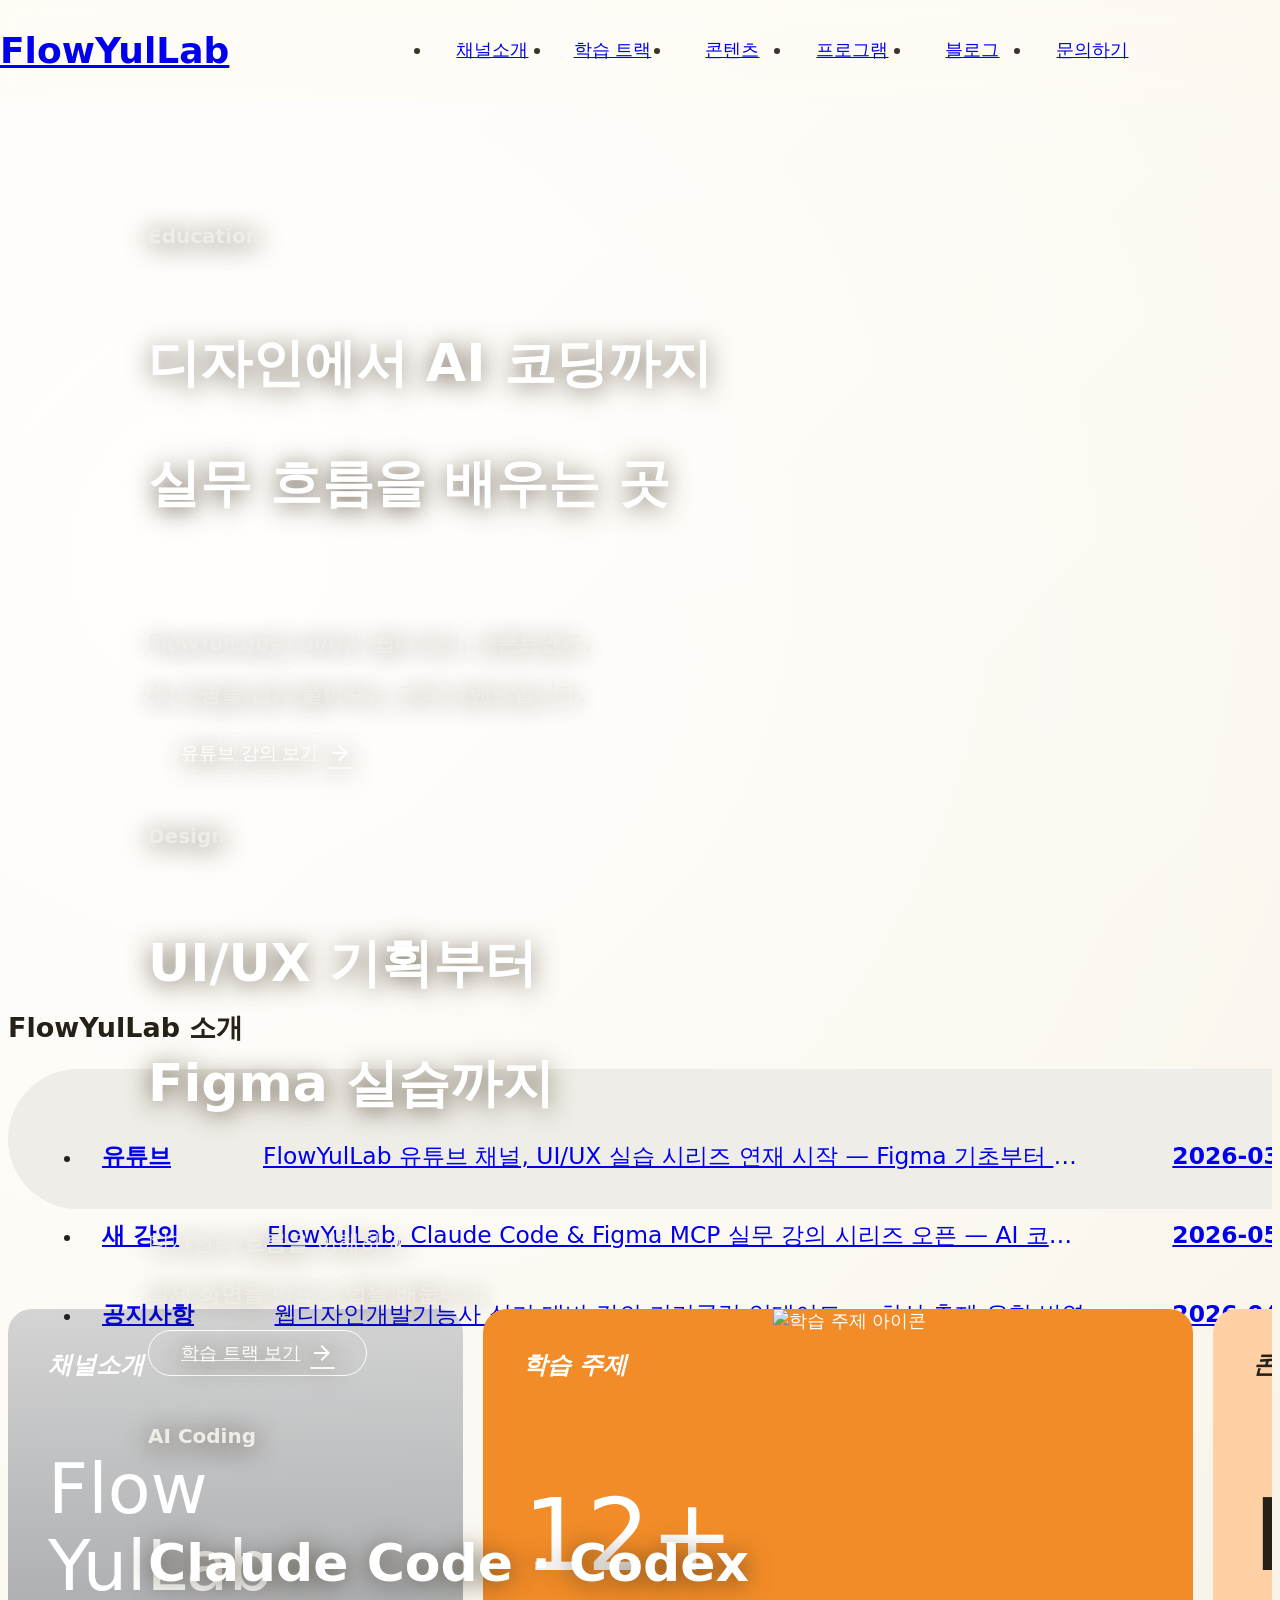
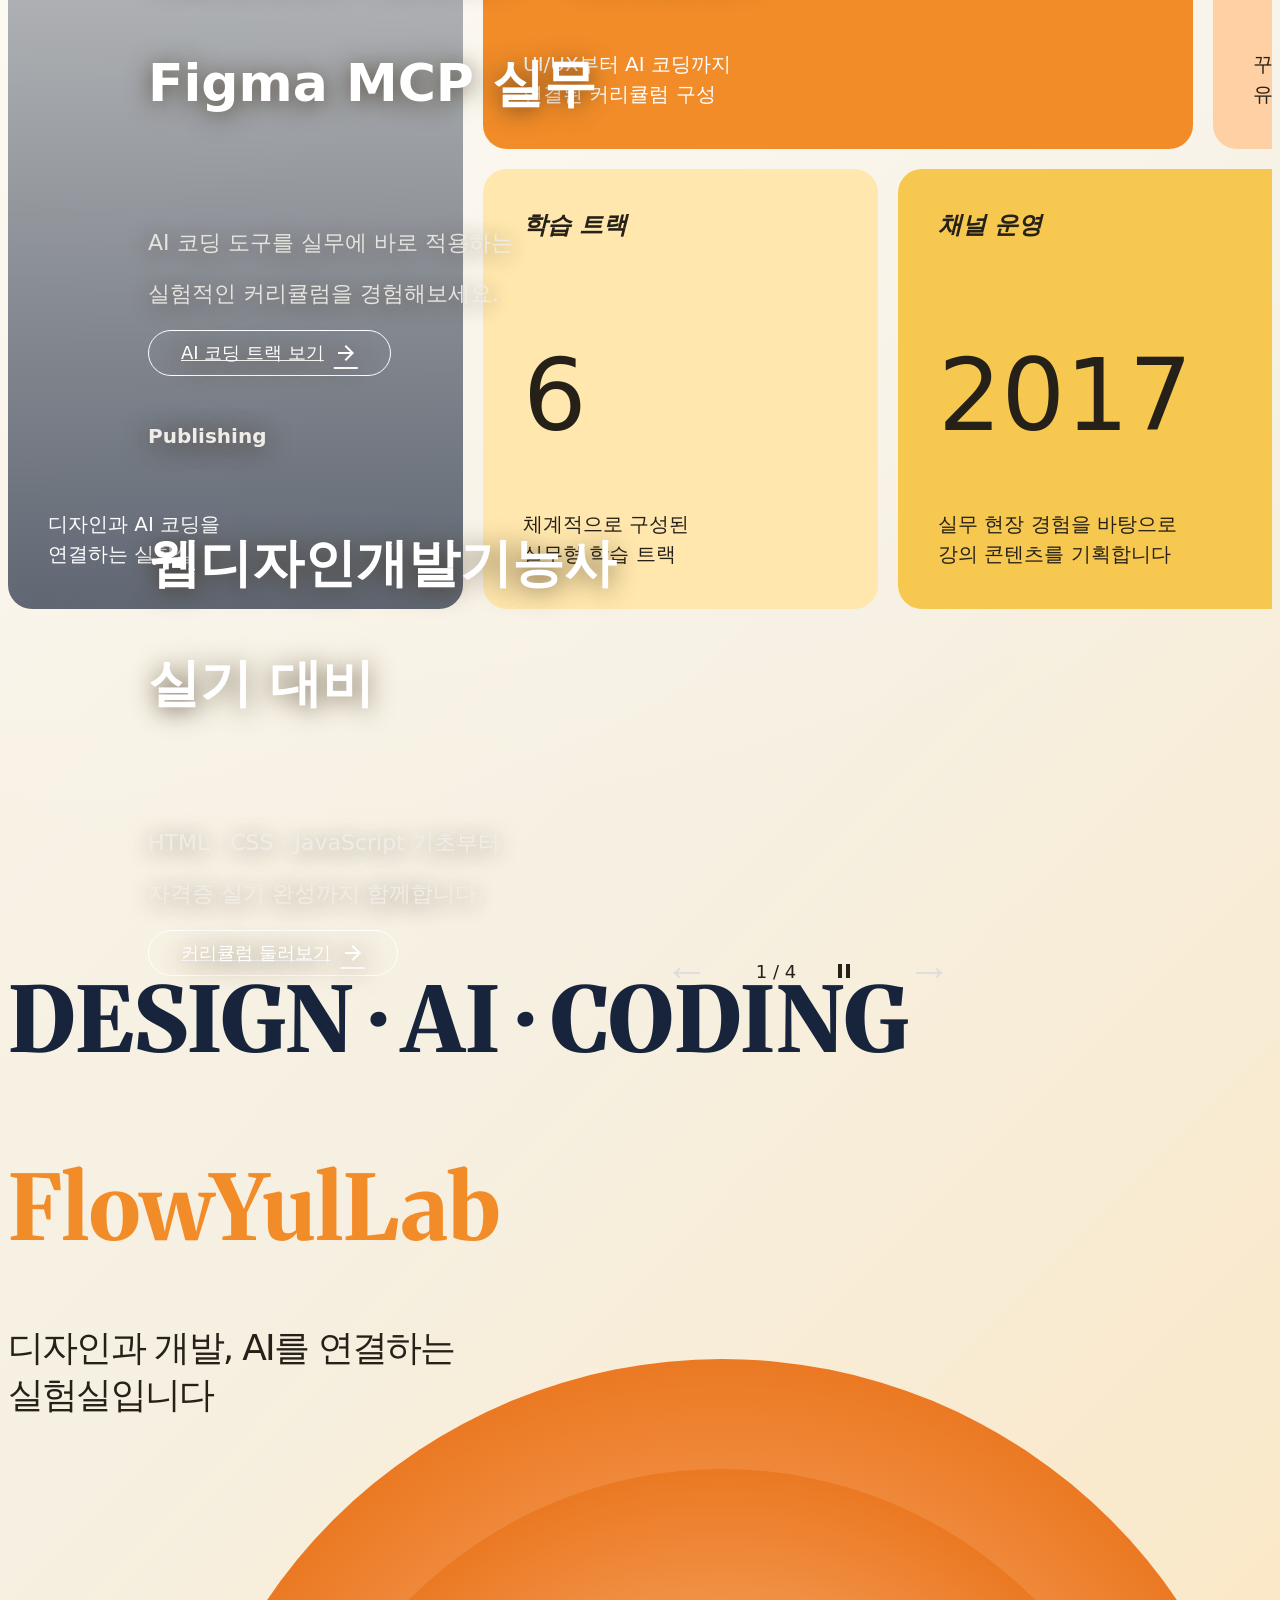
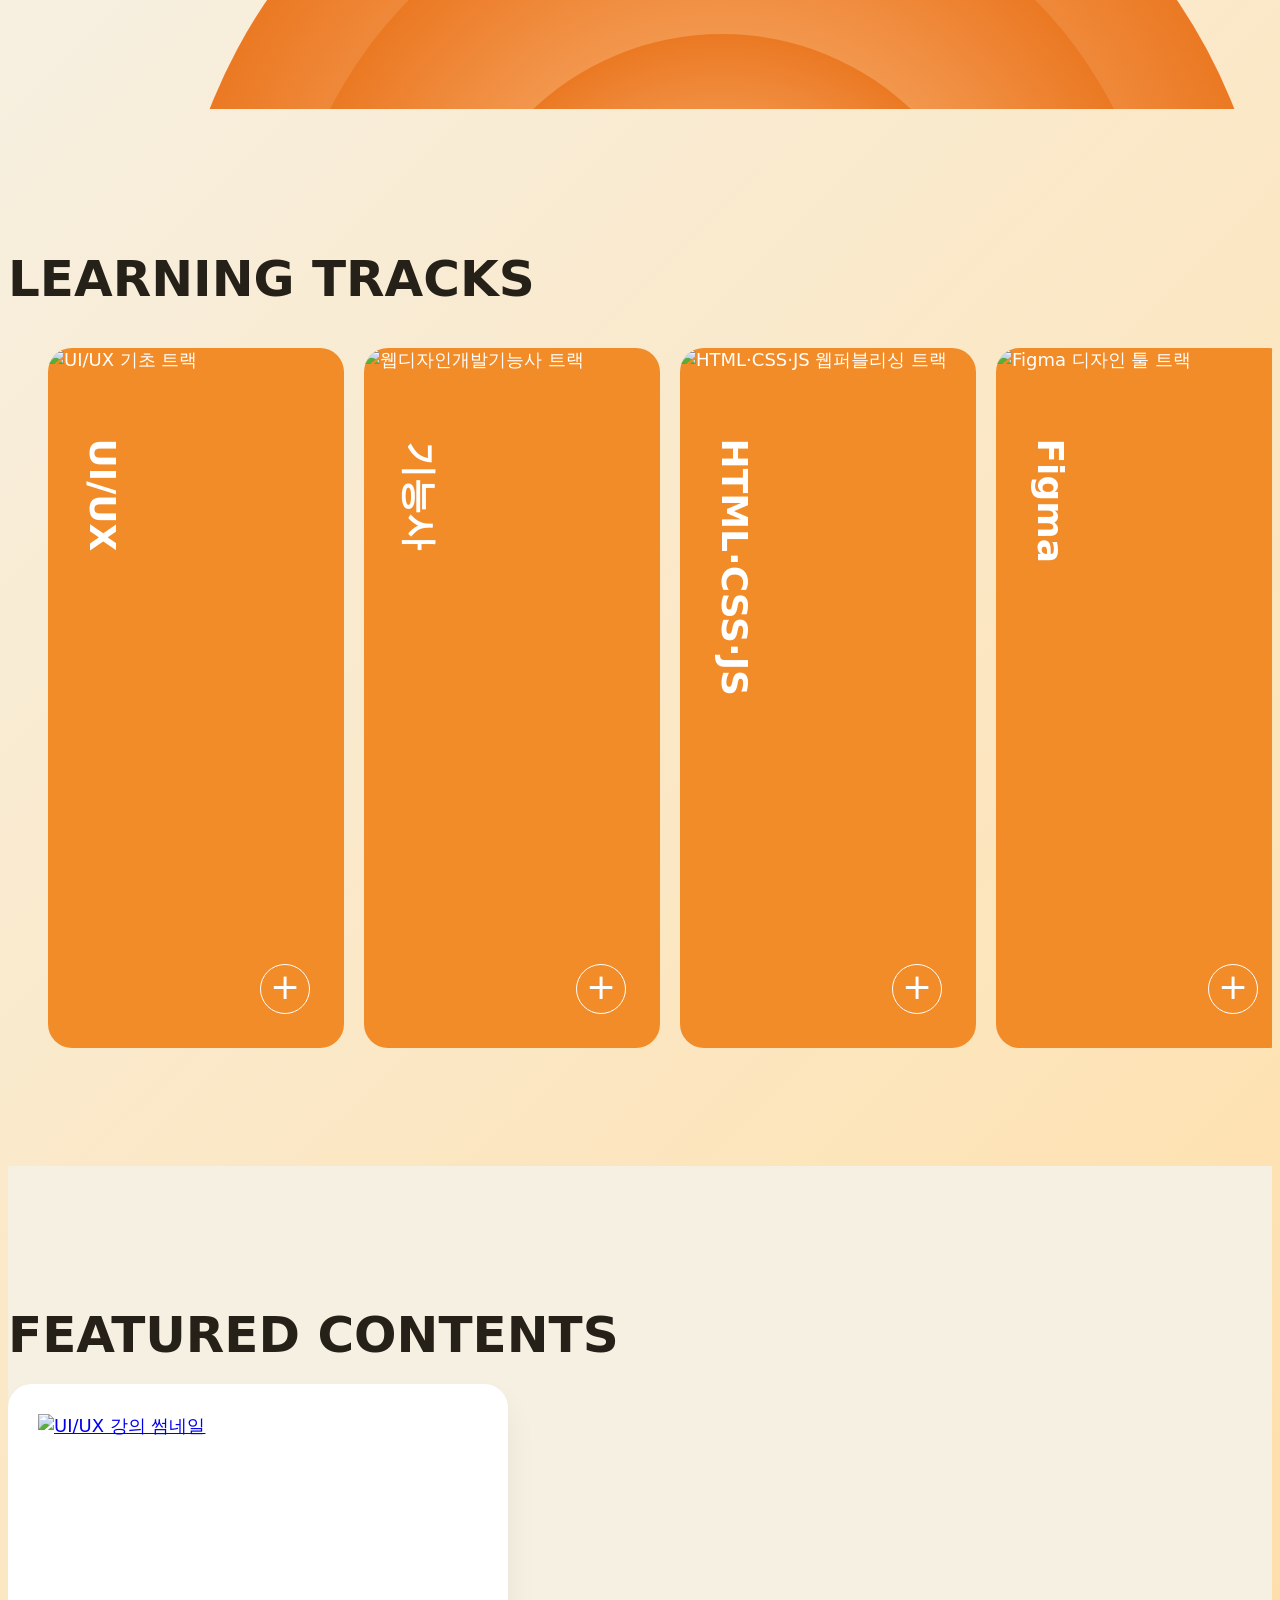
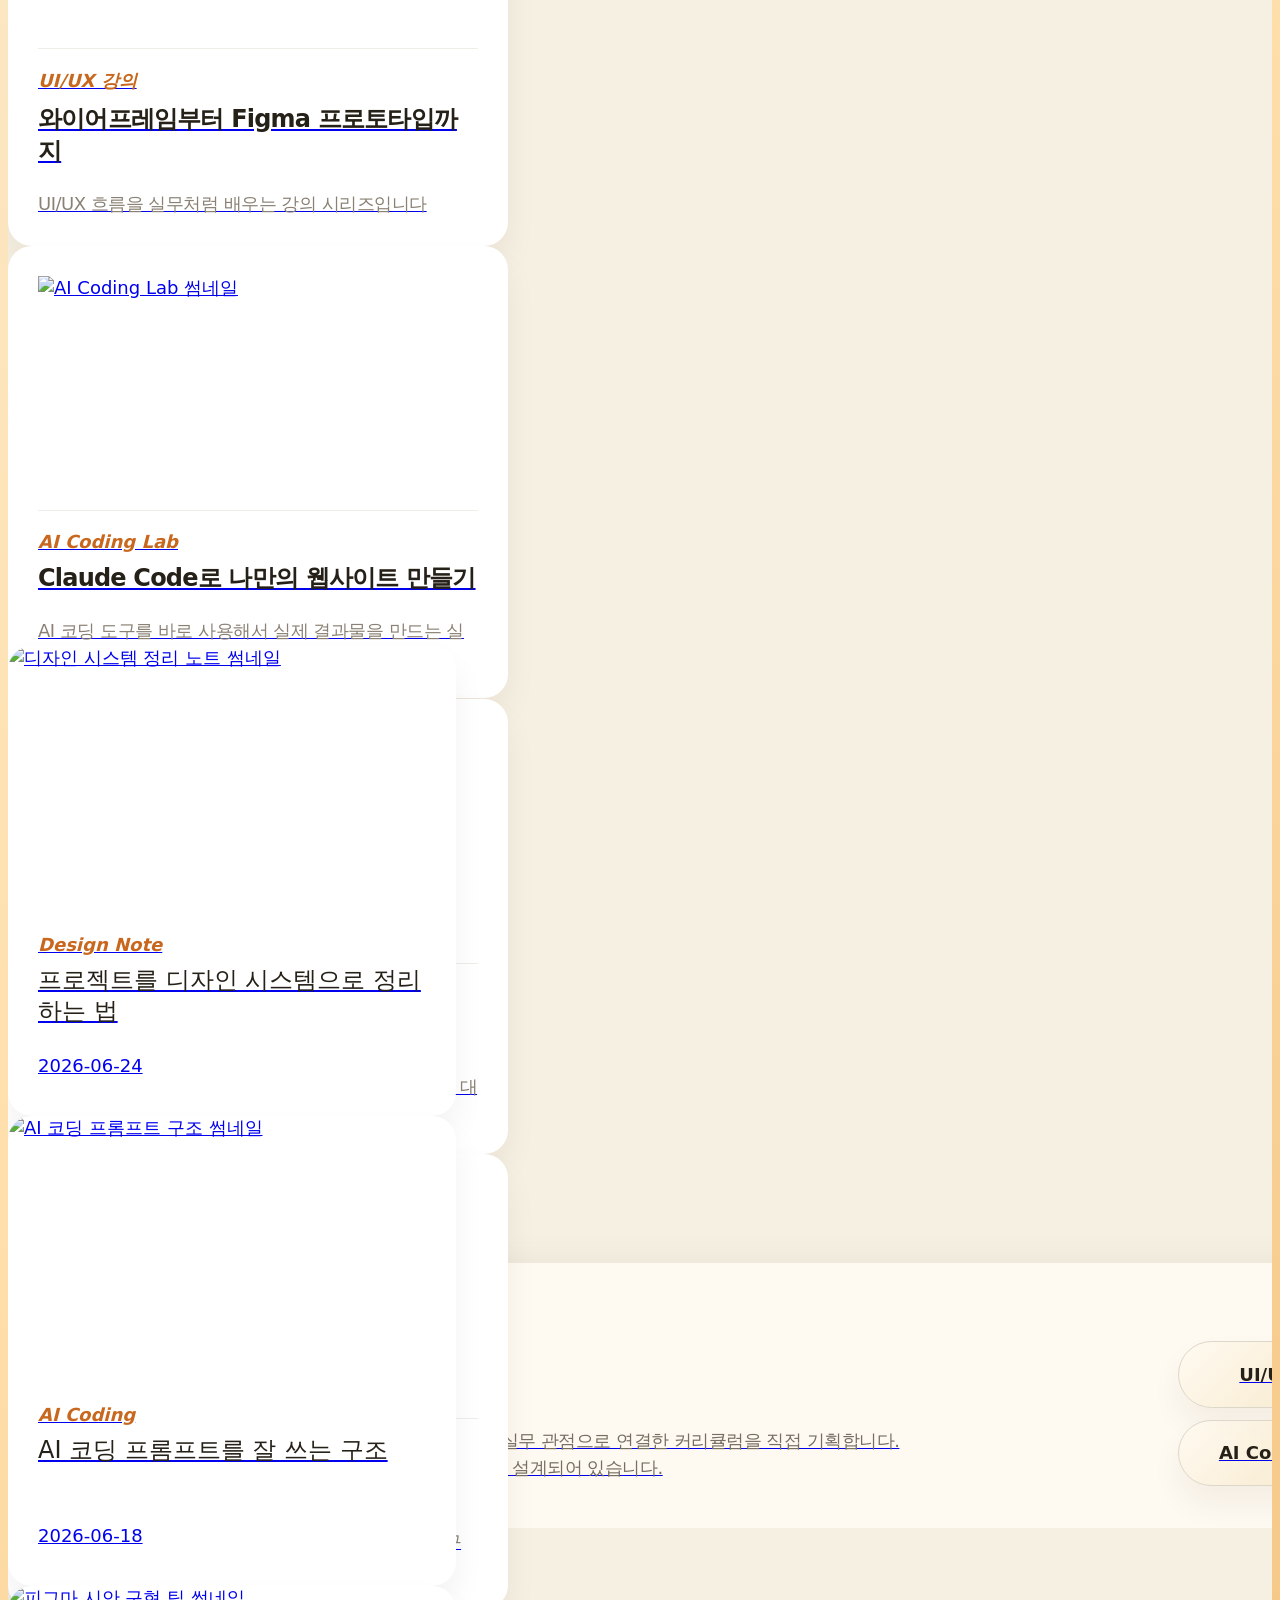
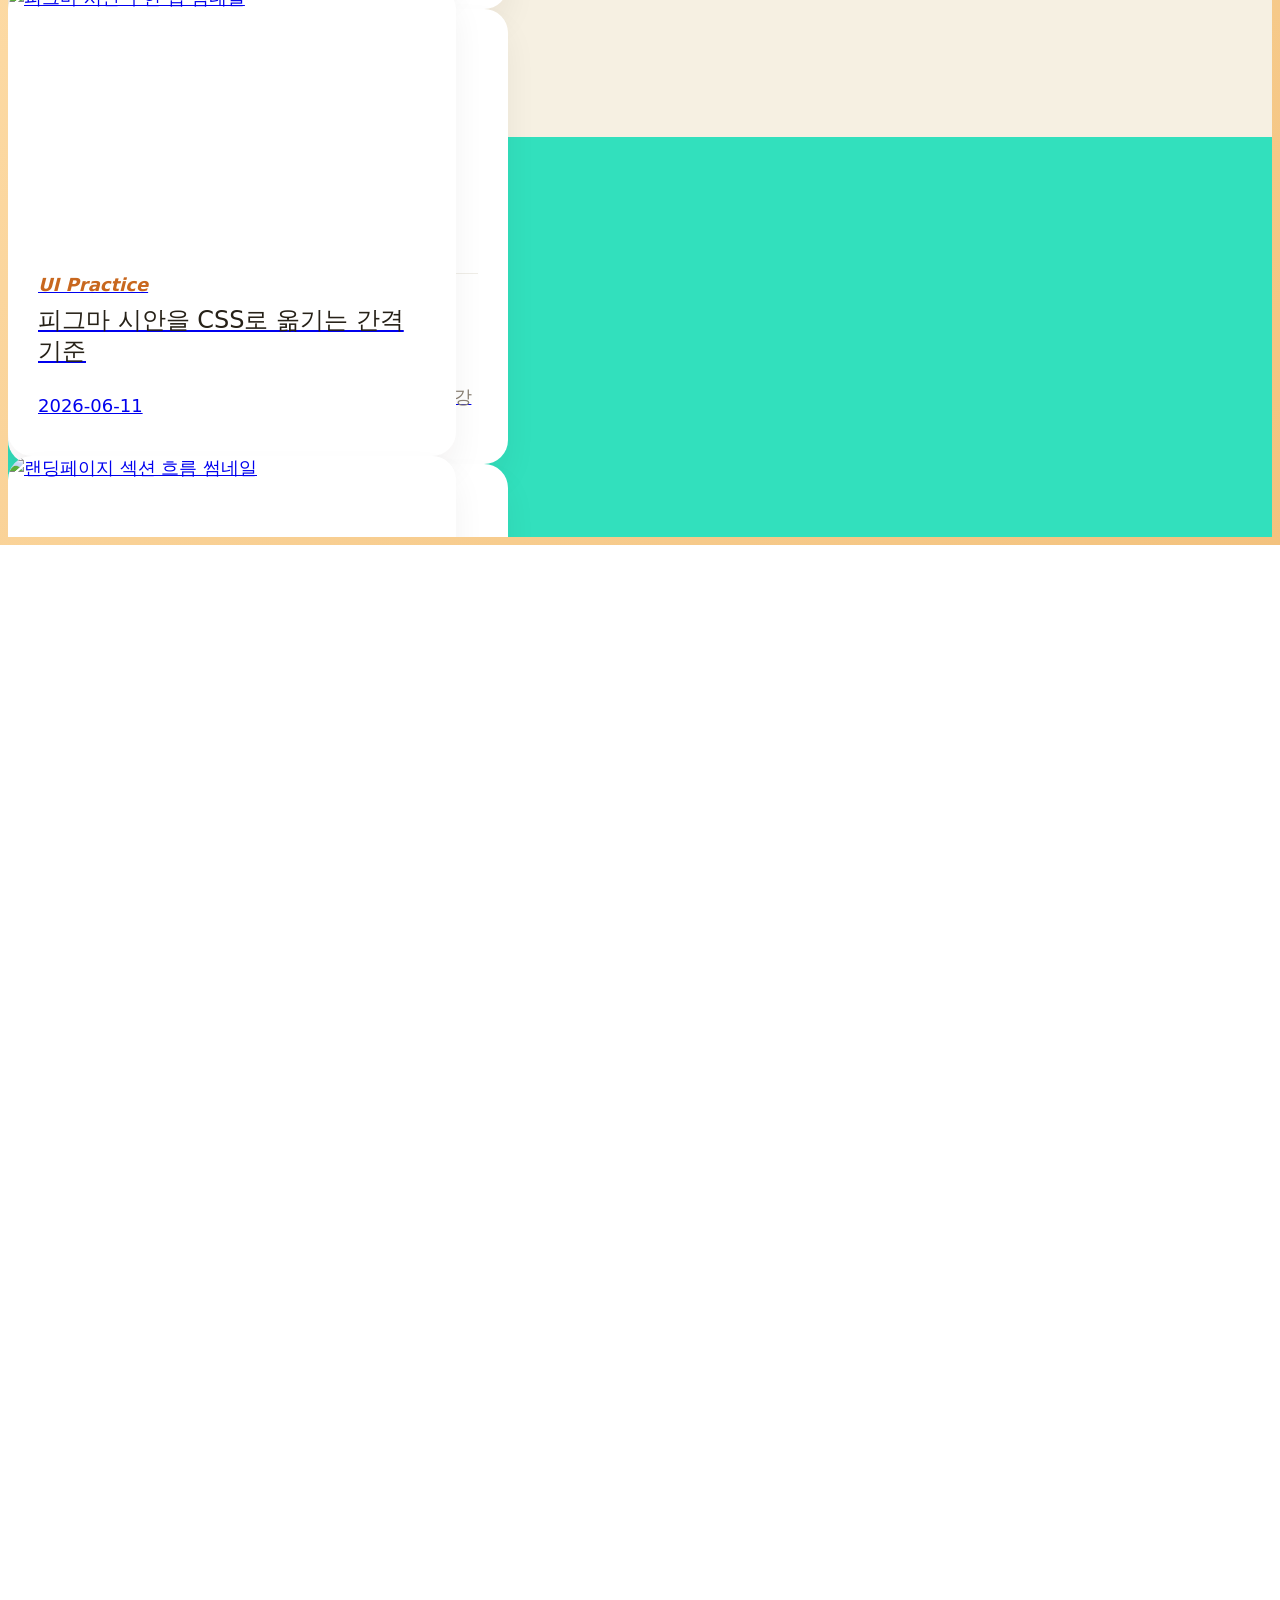
==== commit 5bc07c4b: "2교시" ====
--- a/clonecoding/04flowyullab/index.html
+++ b/clonecoding/04flowyullab/index.html
@@ -410,6 +410,130 @@
             <span class="material-symbols-outlined">trending_flat</span>
           </a>
         </div><!-- //.inner -->
+        <div class="swiper">
+          <div class="swiper-wrapper">
+            <div class="swiper-slide box">
+              <a href="#">
+                <div class="img_box">
+                  <img src="img/yul-feature-01.png" alt="UI/UX 강의 썸네일">
+                </div><!-- //.img_box -->
+                <div class="txt_box">
+                  <em>UI/UX 강의</em>
+                  <p>와이어프레임부터 Figma 프로토타입까지</p>
+                  <span>UI/UX 흐름을 실무처럼 배우는 강의 시리즈입니다</span>
+                </div><!-- //.txt_box -->
+              </a>
+            </div><!-- //.box -->
+            <div class="swiper-slide box">
+              <a href="#">
+                <div class="img_box">
+                  <img src="img/yul-feature-02.png" alt="AI Coding Lab 썸네일">
+                </div><!-- //.img_box -->
+                <div class="txt_box">
+                  <em>AI Coding Lab</em>
+                  <p>Claude Code로 나만의 웹사이트 만들기</p>
+                  <span>AI 코딩 도구를 바로 사용해서 실제 결과물을 만드는 실습입니다</span>
+                </div><!-- //.txt_box -->
+              </a>
+            </div><!-- //.box -->
+            <div class="swiper-slide box">
+              <a href="#">
+                <div class="img_box">
+                  <img src="img/yul-feature-03.png" alt="웹디자인개발기능사 강의 썸네일">
+                </div><!-- //.img_box -->
+                <div class="txt_box">
+                  <em>웹디자인개발기능사</em>
+                  <p>기능사 실기 레이아웃 완성 가이드</p>
+                  <span>시험에 자주 나오는 레이아웃을 빠르게 구현하는 실기 대비 강의입니다</span>
+                </div><!-- //.txt_box -->
+              </a>
+            </div><!-- //.box -->
+            <div class="swiper-slide box">
+              <a href="#">
+                <div class="img_box">
+                  <img src="img/yul-feature-04.png" alt="HTML CSS 실습 썸네일">
+                </div><!-- //.img_box -->
+                <div class="txt_box">
+                  <em>HTML·CSS 실습</em>
+                  <p>반응형 웹사이트를 처음부터 만들어보기</p>
+                  <span>HTML, CSS Flexbox, Grid를 활용해 실제 사이트를 구현합니다</span>
+                </div><!-- //.txt_box -->
+              </a>
+            </div><!-- //.box -->
+            <div class="swiper-slide box">
+              <a href="#">
+                <div class="img_box">
+                  <img src="img/yul-feature-05.png" alt="Figma MCP 실습 썸네일">
+                </div><!-- //.img_box -->
+                <div class="txt_box">
+                  <em>Figma 실습</em>
+                  <p>Figma MCP로 AI와 디자인 협업하기</p>
+                  <span>Figma MCP를 활용한 AI 기반 디자인-코드 연동 실습 강의입니다</span>
+                </div><!-- //.txt_box -->
+              </a>
+            </div><!-- //.box -->
+            <div class="swiper-slide box">
+              <a href="#">
+                <div class="img_box">
+                  <img src="img/yul-feature-06.png" alt="바이브코딩 썸네일">
+                </div><!-- //.img_box -->
+                <div class="txt_box">
+                  <em>바이브코딩</em>
+                  <p>Codex로 UI 컴포넌트 자동 생성하기</p>
+                  <span>Codex와 프롬프트로 UI 컴포넌트를 빠르게 만드는 실험적 접근입니다</span>
+                </div><!-- //.txt_box -->
+              </a>
+            </div><!-- //.box -->
+            <div class="swiper-slide box">
+              <a href="#">
+                <div class="img_box">
+                  <img src="img/yul-feature-07.png" alt="프론트엔드 입문 썸네일">
+                </div><!-- //.img_box -->
+                <div class="txt_box">
+                  <em>프론트엔드 입문</em>
+                  <p>JavaScript로 인터랙션 만들기</p>
+                  <span>기초 JS 이벤트부터 DOM 조작까지 실습으로 완성합니다</span>
+                </div><!-- //.txt_box -->
+              </a>
+            </div><!-- //.box -->
+            <div class="swiper-slide box">
+              <a href="#">
+                <div class="img_box">
+                  <img src="img/yul-feature-08.png" alt="Figma 기초 썸네일">
+                </div><!-- //.img_box -->
+                <div class="txt_box">
+                  <em>Figma 기초</em>
+                  <p>Figma 처음 시작하는 분을 위한 완전 기초</p>
+                  <span>컴포넌트, 오토레이아웃, 색상 변수 설정을 단계별로 배웁니다</span>
+                </div><!-- //.txt_box -->
+              </a>
+            </div><!-- //.box -->
+            <div class="swiper-slide box">
+              <a href="#">
+                <div class="img_box">
+                  <img src="img/yul-feature-09.png" alt="CSS 실전 썸네일">
+                </div><!-- //.img_box -->
+                <div class="txt_box">
+                  <em>CSS 실전</em>
+                  <p>CSS 애니메이션과 트랜지션 실무 활용</p>
+                  <span>실무에서 자주 쓰는 CSS 효과를 직접 만들어보는 튜토리얼입니다</span>
+                </div><!-- //.txt_box -->
+              </a>
+            </div><!-- //.box -->
+            <div class="swiper-slide box">
+              <a href="#">
+                <div class="img_box">
+                  <img src="img/yul-feature-10.png" alt="AI 코딩 입문 썸네일">
+                </div><!-- //.img_box -->
+                <div class="txt_box">
+                  <em>AI 코딩 입문</em>
+                  <p>Claude Code 입문: 처음 써보는 AI 코딩</p>
+                  <span>Claude Code를 처음 접하는 분을 위한 입문 가이드 강의입니다</span>
+                </div><!-- //.txt_box -->
+              </a>
+            </div><!-- //.box -->
+          </div><!-- //.swiper-wrapper -->
+        </div><!-- //.swiper -->
       </section><!-- //.contents -->
       <section class="blog con">
         <div class="inner">
@@ -419,7 +543,156 @@
             <span class="material-symbols-outlined">trending_flat</span>
           </a>
         </div><!-- //.inner -->
+        <div class="swiper">
+          <div class="swiper-wrapper">
+            <div class="swiper-slide box">
+              <a href="#">
+                <div class="img_box">
+                  <img src="img/yul-blog-01.png" alt="디자인 시스템 정리 노트 썸네일">
+                </div><!-- //.img_box -->
+                <div class="txt_box">
+                  <em>Design Note</em>
+                  <p>프로젝트를 디자인 시스템으로 정리하는 법</p>
+                  <span>2026-06-24</span>
+                </div><!-- //.txt_box -->
+              </a>
+            </div><!-- //.box -->
+            <div class="swiper-slide box">
+              <a href="#">
+                <div class="img_box">
+                  <img src="img/yul-blog-02.png" alt="AI 코딩 프롬프트 구조 썸네일">
+                </div><!-- //.img_box -->
+                <div class="txt_box">
+                  <em>AI Coding</em>
+                  <p>AI 코딩 프롬프트를 잘 쓰는 구조</p>
+                  <span>2026-06-18</span>
+                </div><!-- //.txt_box -->
+              </a>
+            </div><!-- //.box -->
+            <div class="swiper-slide box">
+              <a href="#">
+                <div class="img_box">
+                  <img src="img/yul-blog-03.png" alt="피그마 시안 구현 팁 썸네일">
+                </div><!-- //.img_box -->
+                <div class="txt_box">
+                  <em>UI Practice</em>
+                  <p>피그마 시안을 CSS로 옮기는 간격 기준</p>
+                  <span>2026-06-11</span>
+                </div><!-- //.txt_box -->
+              </a>
+            </div><!-- //.box -->
+            <div class="swiper-slide box">
+              <a href="#">
+                <div class="img_box">
+                  <img src="img/yul-blog-04.png" alt="랜딩페이지 섹션 흐름 썸네일">
+                </div><!-- //.img_box -->
+                <div class="txt_box">
+                  <em>Web Planning</em>
+                  <p>랜딩페이지 섹션 흐름 잡는 법</p>
+                  <span>2026-06-03</span>
+                </div><!-- //.txt_box -->
+              </a>
+            </div><!-- //.box -->
+            <div class="swiper-slide box">
+              <a href="#">
+                <div class="img_box">
+                  <img src="img/yul-blog-05.png" alt="클론코딩 브랜드 전환 과정 썸네일">
+                </div><!-- //.img_box -->
+                <div class="txt_box">
+                  <em>Project Diary</em>
+                  <p>클론코딩을 브랜드 포트폴리오로 바꾸기</p>
+                  <span>2026-05-27</span>
+                </div><!-- //.txt_box -->
+              </a>
+            </div><!-- //.box -->
+            <div class="swiper-slide box">
+              <a href="#">
+                <div class="img_box">
+                  <img src="img/yul-blog-06.png" alt="반응형 카드 UI 점검 썸네일">
+                </div><!-- //.img_box -->
+                <div class="txt_box">
+                  <em>Responsive UI</em>
+                  <p>반응형 카드 UI가 깨질 때 보는 것</p>
+                  <span>2026-05-16</span>
+                </div><!-- //.txt_box -->
+              </a>
+            </div><!-- //.box -->
+            <div class="swiper-slide box">
+              <a href="#">
+                <div class="img_box">
+                  <img src="img/yul-blog-07.png" alt="유튜브 강의 실습 파일 정리 썸네일">
+                </div><!-- //.img_box -->
+                <div class="txt_box">
+                  <em>YouTube Update</em>
+                  <p>유튜브 강의 실습 파일 정리 방식</p>
+                  <span>2026-05-08</span>
+                </div><!-- //.txt_box -->
+              </a>
+            </div><!-- //.box -->
+            <div class="swiper-slide box">
+              <a href="#">
+                <div class="img_box">
+                  <img src="img/yul-blog-08.png" alt="수강생 작업물 피드백 질문 썸네일">
+                </div><!-- //.img_box -->
+                <div class="txt_box">
+                  <em>Class Review</em>
+                  <p>수강생 피드백에서 자주 나온 질문</p>
+                  <span>2026-04-29</span>
+                </div><!-- //.txt_box -->
+              </a>
+            </div><!-- //.box -->
+            <div class="swiper-slide box">
+              <a href="#">
+                <div class="img_box">
+                  <img src="img/yul-blog-09.png" alt="자바스크립트 슬라이드 디버깅 썸네일">
+                </div><!-- //.img_box -->
+                <div class="txt_box">
+                  <em>JavaScript Lab</em>
+                  <p>슬라이드 수정으로 익힌 디버깅 순서</p>
+                  <span>2026-04-17</span>
+                </div><!-- //.txt_box -->
+              </a>
+            </div><!-- //.box -->
+            <div class="swiper-slide box">
+              <a href="#">
+                <div class="img_box">
+                  <img src="img/yul-blog-10.png" alt="실무형 웹디자인 수업 운영 노트 썸네일">
+                </div><!-- //.img_box -->
+                <div class="txt_box">
+                  <em>Teaching Note</em>
+                  <p>실무형 웹디자인 수업 운영 노트</p>
+                  <span>2026-04-05</span>
+                </div><!-- //.txt_box -->
+              </a>
+            </div><!-- //.box -->
+          </div><!-- //.swiper-wrapper -->
+        </div><!-- //.swiper -->
       </section><!-- //.blog -->
+      <section class="curriculum">
+        <h2 class="blind">플로율랩 커리큘럼 특징</h2>
+        <div class="inner">
+          <a href="#">
+            <div class="txt_box">
+              <p><em>율쌤이 직접 기획하고 만드는</em>실무 경험을 담은 커리큘럼</p>
+              <span>FlowYulLab은 UI/UX, 웹디자인, 프론트엔드, AI 코딩을 실무 관점으로 연결한 커리큘럼을 직접 기획합니다.<br>초보자도 흐름을 따라가며 실제 결과물을 만들 수 있도록 설계되어 있습니다.</span>
+            </div><!-- //.txt_box -->
+            <div class="list_box">
+              <ul class="badge_list">
+                <li>UI/UX</li>
+                <li>Figma</li>
+                <li>AI Coding</li>
+                <li>Frontend</li>
+              </ul>
+            </div><!-- //.list_box -->
+          </a>
+        </div><!-- //.inner -->
+      </section><!-- //.curriculum -->
+      <section class="contact">
+        <h2 class="blind">FlowYulLab 안내</h2>
+        <div class="inner">
+
+        </div><!-- //.inner -->
+      </section><!-- //.contact -->
     </main>
     <footer>
 
--- a/clonecoding/04flowyullab/css/style.css
+++ b/clonecoding/04flowyullab/css/style.css
@@ -780,7 +780,8 @@
     transform: rotate(360deg);
   }
 }
-.tit_eng{
+
+.tit_eng {
   margin-bottom: 40px;
   color: var(--gray-09);
   font-size: 50px;
@@ -788,16 +789,18 @@
   text-transform: uppercase;
 }
 
-.learning{
+.learning {
   padding: 100px 0;
 }
-.learning ul{
+
+.learning ul {
   width: 100%;
   height: 700px;
   display: flex;
   gap: 20px;
 }
-.learning ul li{
+
+.learning ul li {
   position: relative;
   overflow: hidden;
   flex: 1;
@@ -810,61 +813,73 @@
   flex-direction: column;
   justify-content: space-between;
 }
-.learning ul li:hover{
+
+.learning ul li:hover {
   flex: 3;
 }
-.learning ul li img{
+
+.learning ul li img {
   position: absolute;
-  left: 0; top: 0;
-  width: 100%; height: 100%;
+  left: 0;
+  top: 0;
+  width: 100%;
+  height: 100%;
   object-fit: cover;
   transition: .3s;
 }
-.learning ul li:hover img{
+
+.learning ul li:hover img {
   opacity: .2;
 }
-.learning ul li h3{
+
+.learning ul li h3 {
   position: relative;
   z-index: 2;
   font-size: 2rem;
   transform: rotate(90deg) translateY(-20px);
   transform-origin: left center;
 }
-.learning ul li:hover h3{
+
+.learning ul li:hover h3 {
   transform: rotate(0) translateY(0);
 }
-.learning ul li .txt{
+
+.learning ul li .txt {
   position: relative;
   font-size: 16px;
   display: none;
 }
-.learning ul li:hover .txt{
+
+.learning ul li:hover .txt {
   display: block;
 }
-.learning ul li .txt em{
+
+.learning ul li .txt em {
   display: block;
   font-size: 1.4em;
   font-weight: 600;
   margin-bottom: 20px;
 }
-.learning ul li .txt p{
+
+.learning ul li .txt p {
   margin-bottom: 80px;
   line-height: 1.6;
   font-weight: 200;
 }
-.learning ul li .txt a{
+
+.learning ul li .txt a {
   width: auto;
   height: 60px;
   display: inline-flex;
 }
 
-.learning ul li::after{
+.learning ul li::after {
   content: '+';
   display: flex;
   z-index: 2;
   width: 50px;
   height: 50px;
-  border:1px solid var(--gray-00);
+  border: 1px solid var(--gray-00);
   border-radius: 50%;
   font-weight: 100;
   font-size: 2rem;
@@ -873,33 +888,216 @@
   box-sizing: border-box;
   padding-bottom: 6px;
   align-self: flex-end;
-} 
-.learning ul li:hover::after{
+}
+
+.learning ul li:hover::after {
   display: none;
-} 
-.con{
+}
+
+.con {
   padding: 120px 0 0;
   background: var(--gray-01);
 }
-.con .inner{
+
+.con .inner {
   display: flex;
   justify-content: space-between;
   align-items: center;
   height: 56px;
   margin-bottom: 42px;
 }
-.con .tit_eng{
+
+.con .tit_eng {
   margin-bottom: 0;
 }
-.con .inner a.more{
+
+.con .inner a.more {
   width: 160px;
   height: 56px;
-  border:1px solid var(--gray-02);
+  border: 1px solid var(--gray-02);
   transition: .2s;
 }
-.con .inner a.more:hover{
+
+.con .inner a.more:hover {
   border-color: var(--gray-03);
 }
+
+.con .swiper .box {
+  height: 100%;
+  border-radius: var(--round);
+  padding: 30px;
+  box-shadow: var(--yul-brand-shadow2);
+  will-change: transform;
+  transition: transform .3s ease;
+  background: var(--gray-00);
+  overflow: hidden;
+}
+
+.con .swiper .box:hover {
+  transform: scale(.955);
+}
+
+.con .swiper .box a {
+  display: flex;
+  height: 100%;
+  flex-direction: column;
+}
+
+.con .swiper .box a .img_box img {
+  width: 100%;
+  height: 100%;
+  object-fit: cover;
+}
+
+.con .swiper .box a .txt_box {
+  flex: 1;
+}
+
+.con .swiper .box .txt_box em {
+  color: var(--yul-brand-orange-deep);
+  font-weight: 600;
+}
+
+.contents .swiper {
+  height: 644px;
+  padding-bottom: 120px;
+}
+
+.contents .swiper .box {
+  width: 500px;
+}
+
+.contents .swiper .box .img_box {
+  width: 100%;
+  aspect-ratio: 384 / 205;
+  height: auto;
+  overflow: hidden;
+  border-bottom: 1px solid var(--gray-02);
+}
+
+.contents .swiper .box .txt_box {
+  padding-top: 20px;
+  display: flex;
+  flex-direction: column;
+}
+
+.contents .swiper .box .txt_box p {
+  font-size: 24px;
+  color: var(--gray-09);
+  font-weight: 600;
+  margin-top: 10px;
+  letter-spacing: -0.8px;
+}
+
+.contents .swiper .box .txt_box span {
+  line-height: 1.4;
+  letter-spacing: -0.5px;
+  color: var(--gray-05);
+  display: block;
+  margin-top: auto;
+}
+
+.blog .swiper {
+  height: 472px;
+}
+
+.blog .swiper .box {
+  width: 448px;
+  padding: 0;
+}
+
+.blog .swiper .box .img_box {
+  width: 100%;
+  height: 258px;
+  overflow: hidden;
+}
+
+.blog .swiper .box .txt_box {
+  padding: 30px 30px 40px;
+}
+
+.blog .swiper .box .txt_box p {
+  max-width: 100%;
+  font-size: 24px;
+  color: var(--gray-09);
+  margin-top: 10px;
+  margin-bottom: 30px;
+  line-height: 1.3;
+  height: 60px;
+}
+
+.curriculum {
+  padding-top: 64px;
+  background-color: var(--gray-01);
+}
+
+.curriculum .inner {
+  height: 265px;
+  background-color: var(--yul-brand-paper-soft);
+  border-radius: var(--round);
+  box-shadow: var(--yul-brand-shadow);
+}
+
+.curriculum .inner a {
+  width: 100%;
+  height: 100%;
+  display: flex;
+  padding: 60px;
+  justify-content: space-between;
+  align-items: center;
+}
+
+.curriculum p {
+  font-size: 28px;
+  font-weight: 600;
+  line-height: 1.3;
+  margin-bottom: 16px;
+}
+
+.curriculum p em {
+  display: block;
+  color: var(--yul-brand-orange-deep);
+}
+
+.curriculum span {
+  color: var(--gray-04);
+  line-height: 1.5;
+  letter-spacing: -0.5px;
+  font-weight: 300;
+}
+
+.curriculum .list_box {
+  width: 410px;
+  height: 100%;
+}
+
+.curriculum .badge_list {
+  width: 100%;
+  height: 100%;
+  display: flex;
+  flex-wrap: wrap;
+  gap: 12px;
+}
+
+.curriculum .badge_list li {
+  width: calc((100% - 12px)/2);
+  min-height: 54px;
+  border: 1px solid var(--yul-brand-line);
+  border-radius: 999px;
+  display: flex;
+  justify-content: center;
+  align-items: center;
+  font-weight: 600;
+  background: linear-gradient(135deg, rgba(255, 250, 241, .9), rgba(242, 223, 182, .72));
+  box-shadow: var(--yul-brand-shadow2);
+  color: var(--yul-brand-ink);
+}
+
+.contact {
+  padding: 64px 0;
+  background-color: var(--gray-01);
+}
+
 footer {
   height: 400px;
   background: #32E0BD;
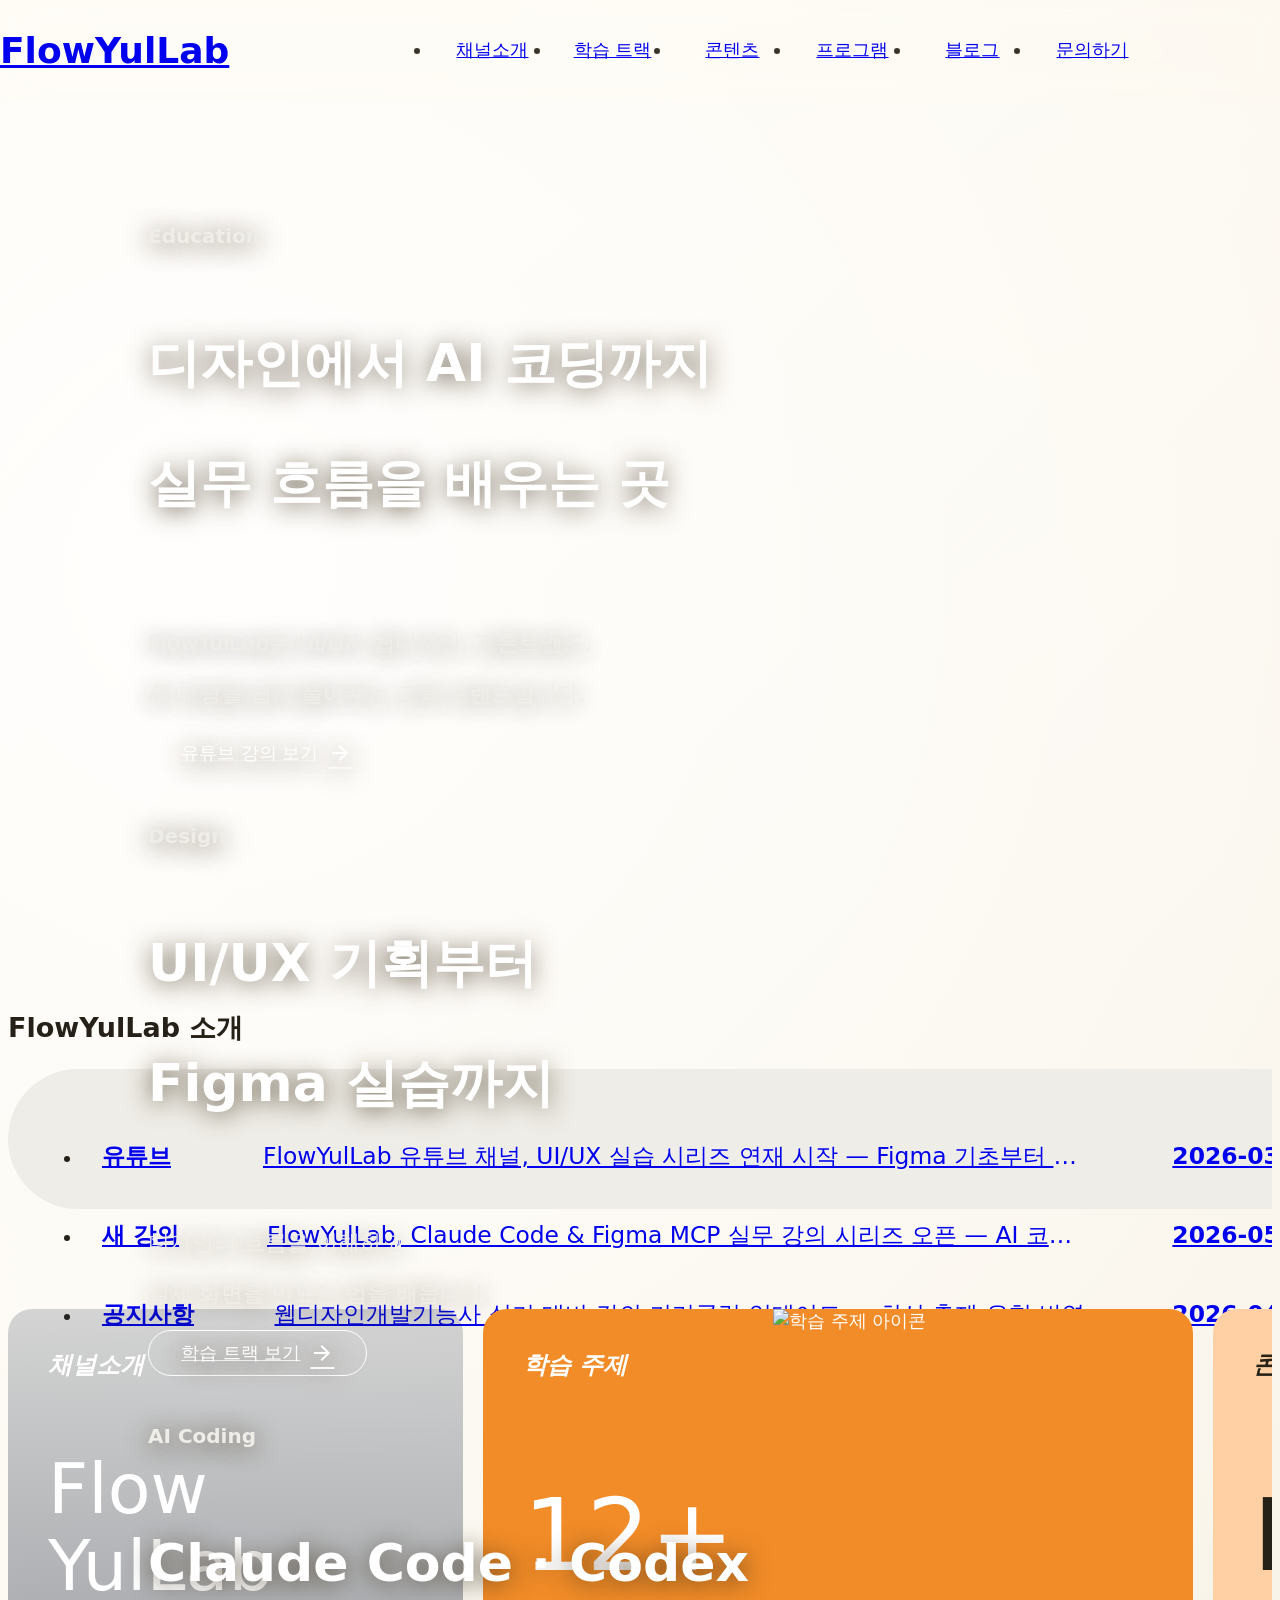
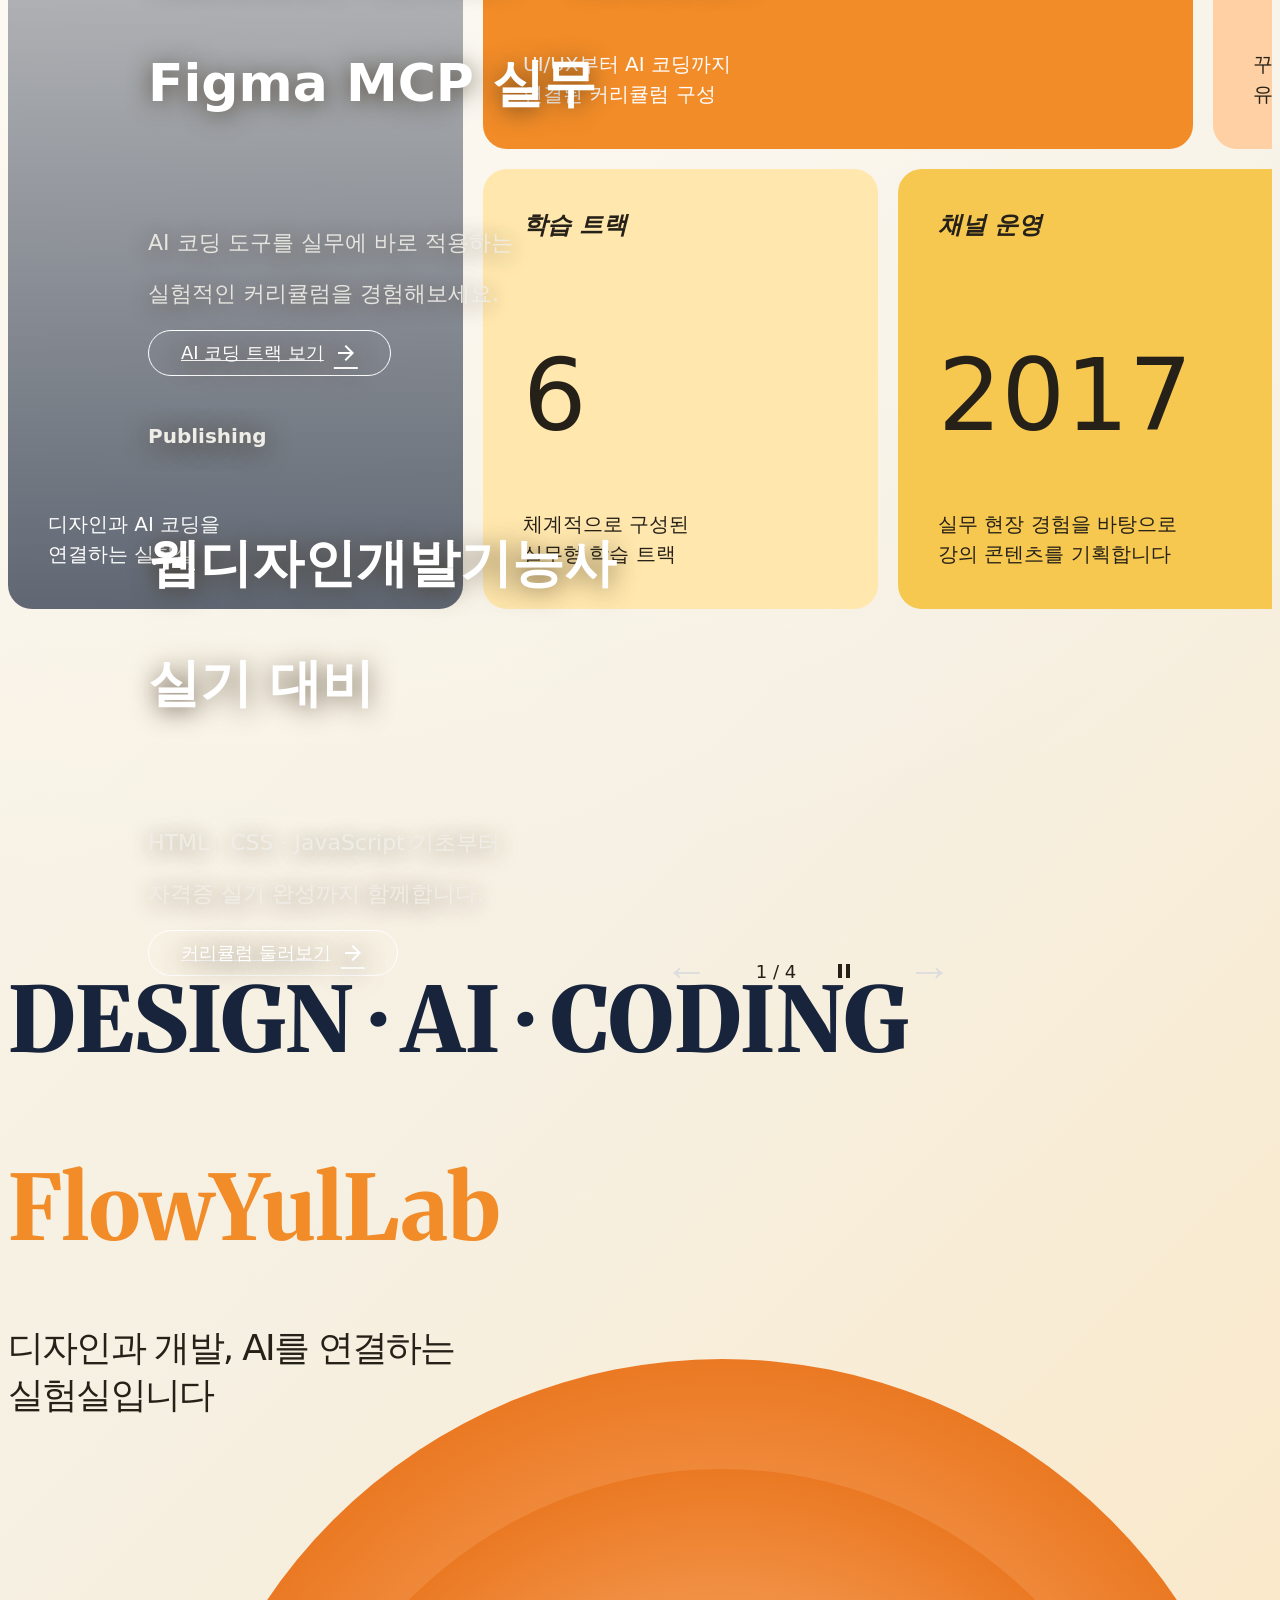
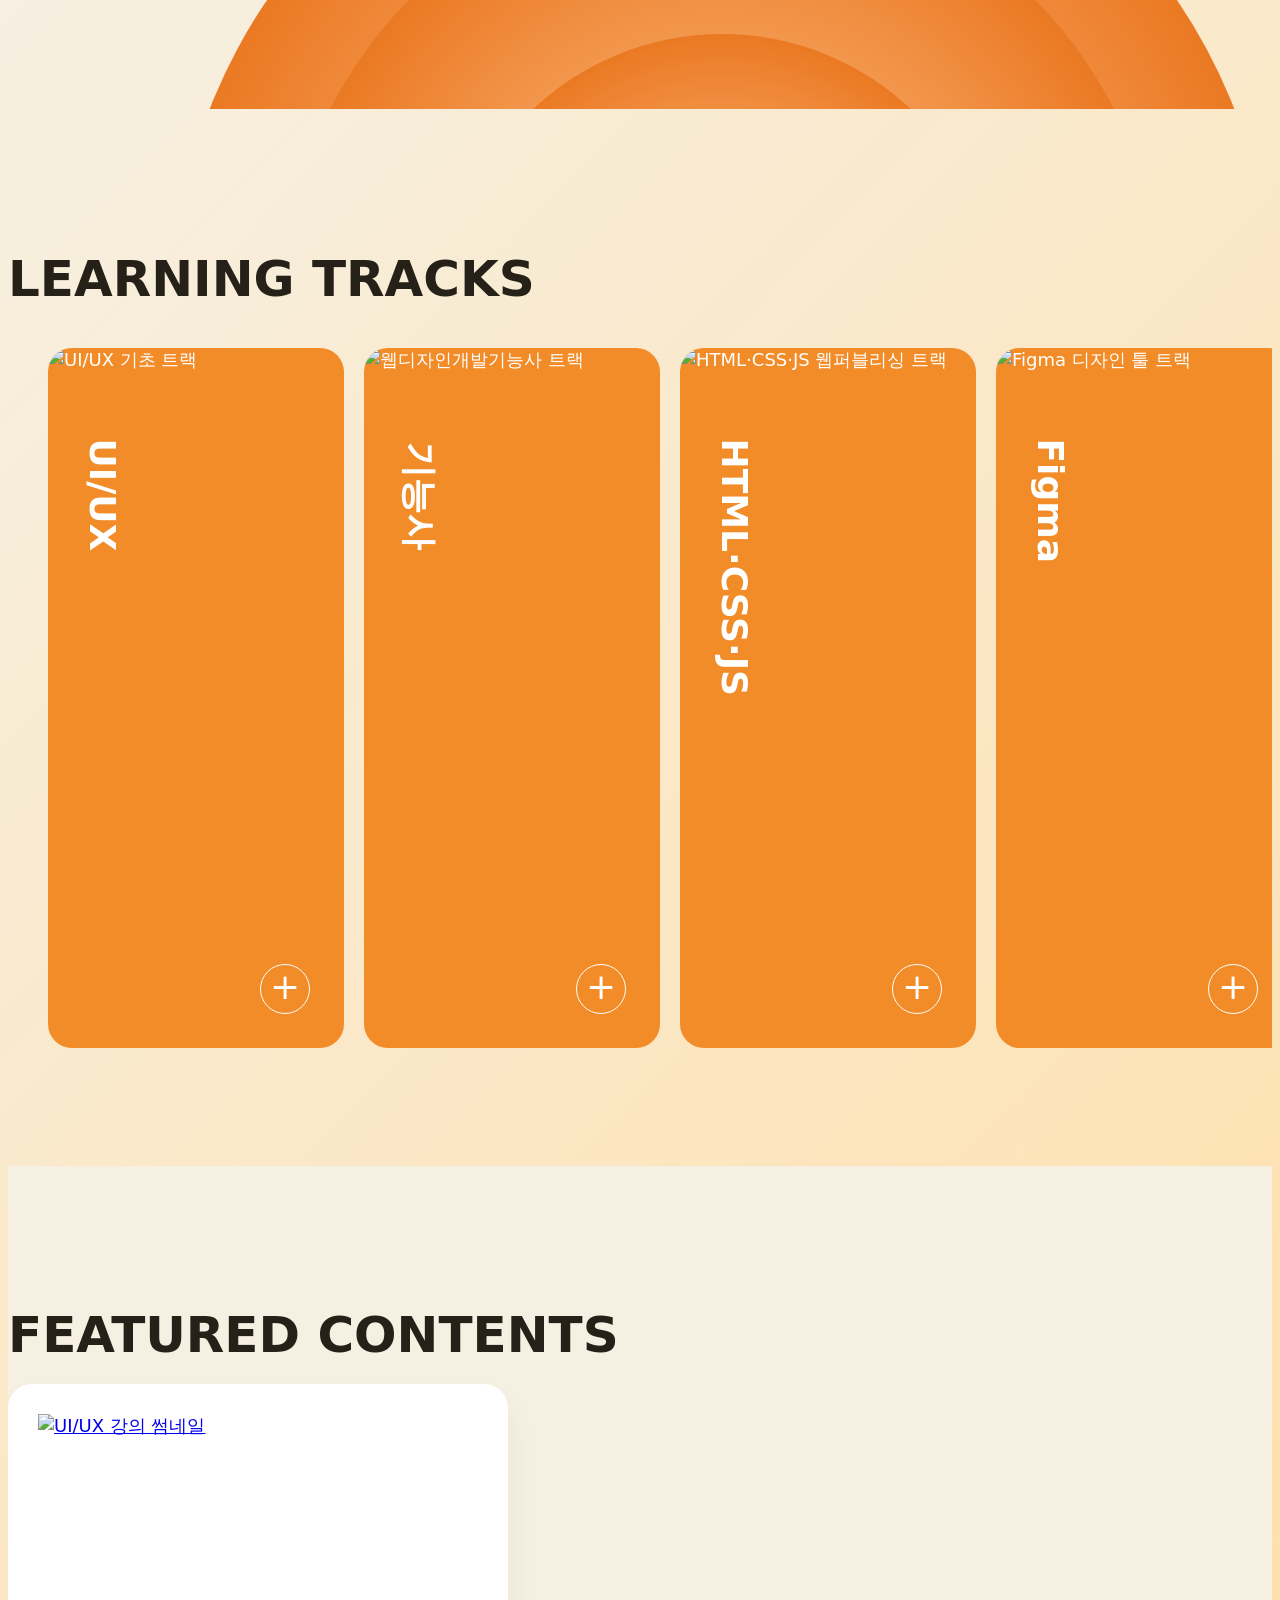
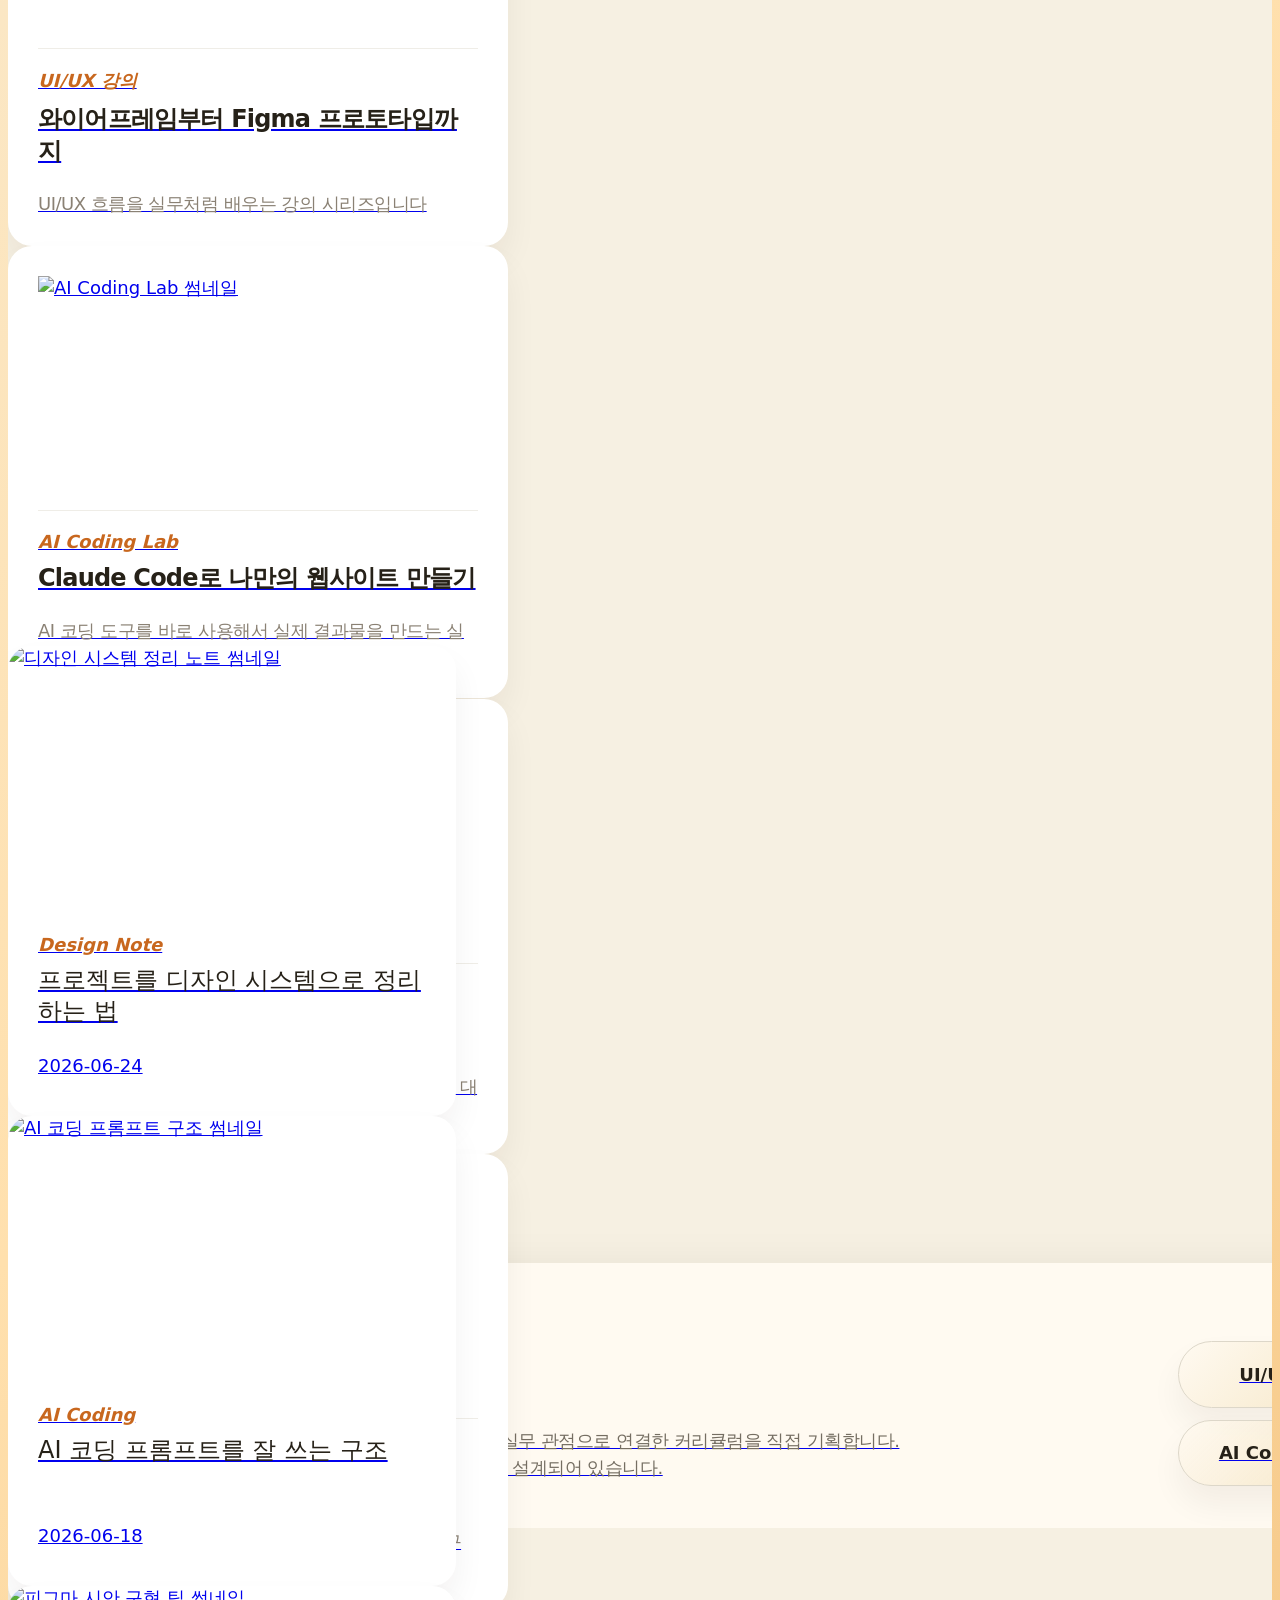
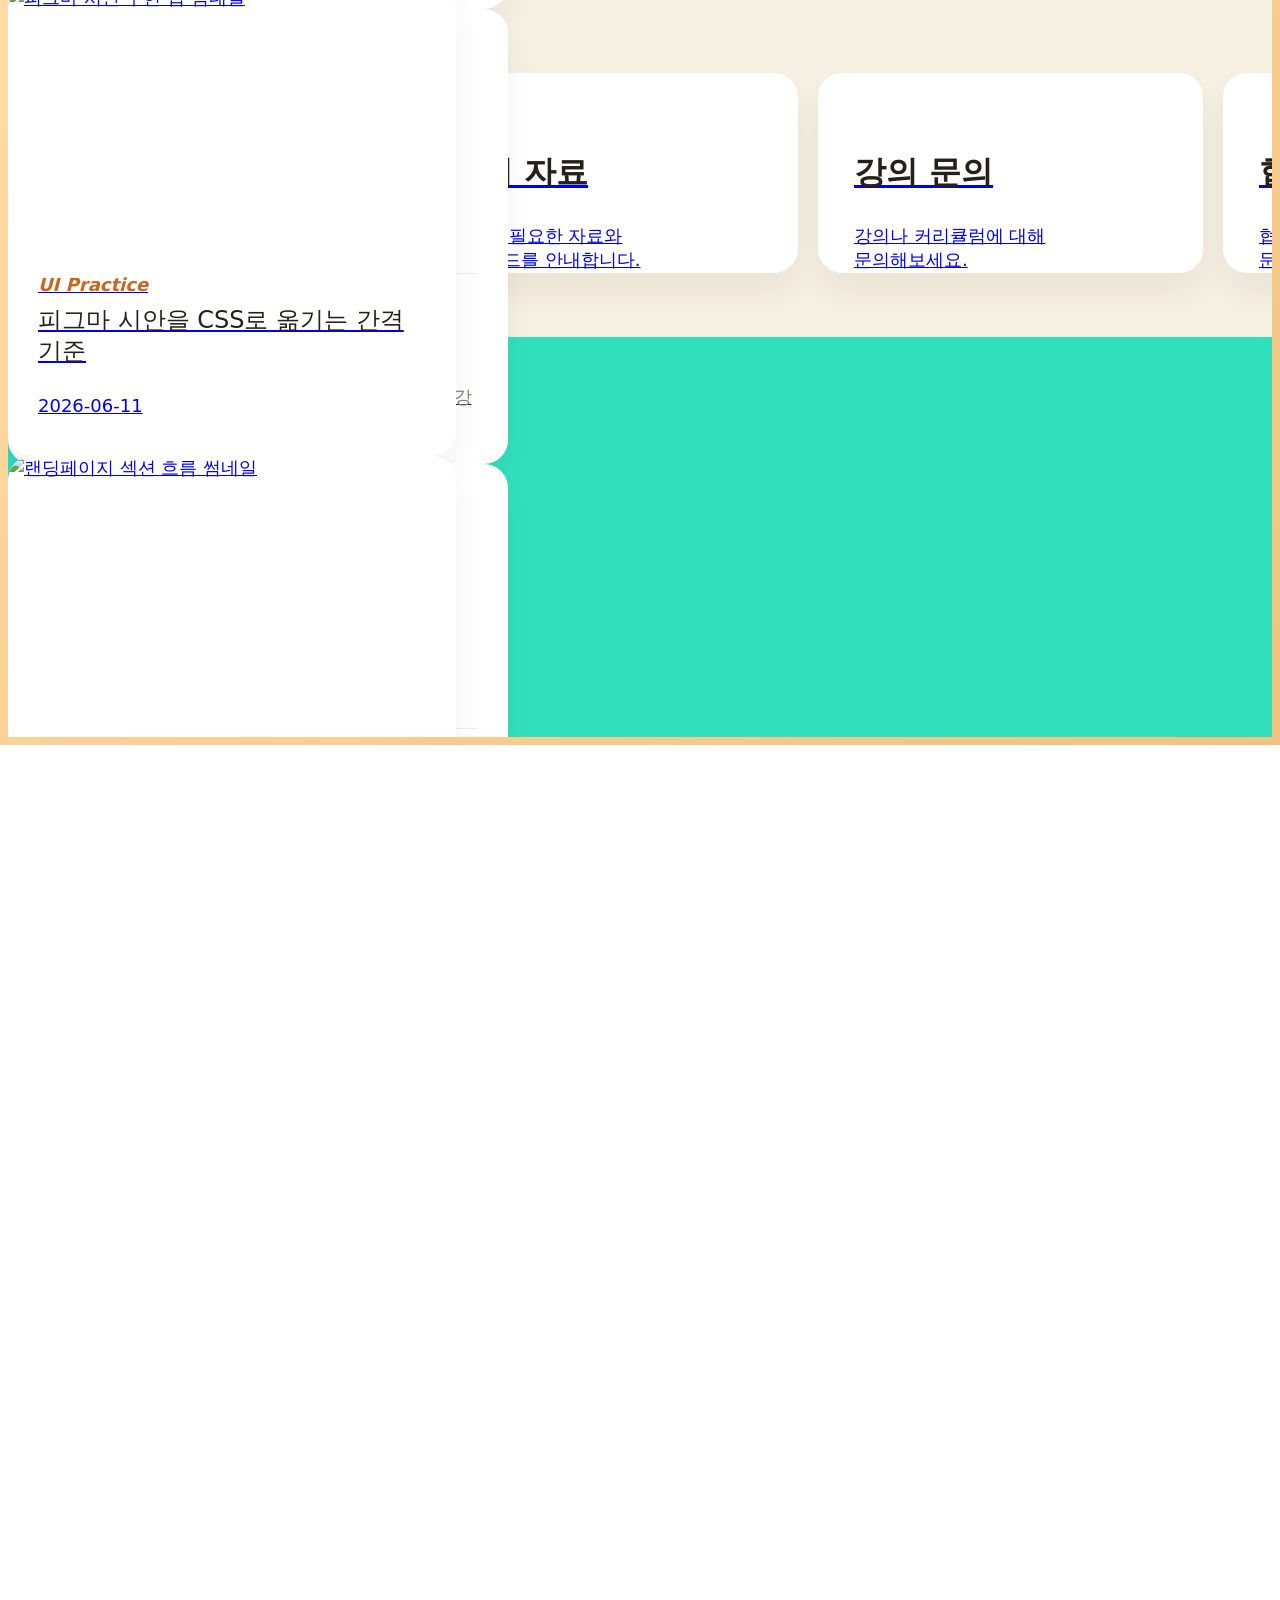
==== commit a20c057d: "4교시" ====
--- a/clonecoding/04flowyullab/index.html
+++ b/clonecoding/04flowyullab/index.html
@@ -674,7 +674,8 @@
           <a href="#">
             <div class="txt_box">
               <p><em>율쌤이 직접 기획하고 만드는</em>실무 경험을 담은 커리큘럼</p>
-              <span>FlowYulLab은 UI/UX, 웹디자인, 프론트엔드, AI 코딩을 실무 관점으로 연결한 커리큘럼을 직접 기획합니다.<br>초보자도 흐름을 따라가며 실제 결과물을 만들 수 있도록 설계되어 있습니다.</span>
+              <span>FlowYulLab은 UI/UX, 웹디자인, 프론트엔드, AI 코딩을 실무 관점으로 연결한 커리큘럼을 직접 기획합니다.<br>초보자도 흐름을 따라가며 실제 결과물을 만들 수 있도록
+                설계되어 있습니다.</span>
             </div><!-- //.txt_box -->
             <div class="list_box">
               <ul class="badge_list">
@@ -690,7 +691,30 @@
       <section class="contact">
         <h2 class="blind">FlowYulLab 안내</h2>
         <div class="inner">
-
+          <article>
+            <a href="#">
+              <h3>유튜브 채널</h3>
+              <p>FlowYulLab 유튜브에서<br>강의를 시청해보세요.</p>
+            </a>
+          </article>
+          <article>
+            <a href="#">
+              <h3>강의 자료</h3>
+              <p>실습에 필요한 자료와<br>소스코드를 안내합니다.</p>
+            </a>
+          </article>
+          <article>
+            <a href="#">
+              <h3>강의 문의</h3>
+              <p>강의나 커리큘럼에 대해<br>문의해보세요.</p>
+            </a>
+          </article>
+          <article>
+            <a href="#">
+              <h3>협업 제안</h3>
+              <p>협업, 출강, 콘텐츠 제작<br>문의를 환영합니다.</p>
+            </a>
+          </article>
         </div><!-- //.inner -->
       </section><!-- //.contact -->
     </main>
--- a/clonecoding/04flowyullab/css/style.css
+++ b/clonecoding/04flowyullab/css/style.css
@@ -1098,6 +1098,68 @@
   background-color: var(--gray-01);
 }
 
+.contact .inner {
+  height: 200px;
+  display: flex;
+  gap: 20px;
+}
+
+.contact .inner article {
+  padding: 46px 36px;
+  background: var(--gray-00);
+  border-radius: var(--round);
+  flex: 1;
+  box-shadow: var(--yul-brand-shadow2);
+  transition: background-color .4s;
+}
+.contact .inner article:hover{
+  background-color: var(--yul-brand-orange);
+  color: var(--gray-00);
+}
+
+.contact .inner article a {
+  display: block;
+  width: 100%;
+  height: 100%;
+  background-repeat: no-repeat;
+  background-position: right center;
+  background-size: 96px 96px;
+  transition: .3s;
+}
+
+.contact .inner article:nth-child(1) a {
+  background-image: url(../img/yul-contact-01.png);
+}
+
+.contact .inner article:nth-child(2) a {
+  background-image: url(../img/yul-contact-02.png);
+}
+
+.contact .inner article:nth-child(3) a {
+  background-image: url(../img/yul-contact-03.png);
+}
+
+.contact .inner article:nth-child(4) a {
+  background-image: url(../img/yul-contact-04.png);
+}
+
+.contact .inner article:nth-child(1):hover a {background-image: url(../img/yul-contact-01-hover.png);}
+.contact .inner article:nth-child(2):hover a {background-image: url(../img/yul-contact-02-hover.png);}
+.contact .inner article:nth-child(3):hover a {background-image: url(../img/yul-contact-03-hover.png);}
+.contact .inner article:nth-child(4):hover a {background-image: url(../img/yul-contact-04-hover.png);}
+
+.contact .inner article h3{
+  font-size: 32px;
+  color: var(--yul-brand-ink);
+  font-weight: 700;
+  margin-bottom: .9em;
+}
+.contact .inner article:hover h3{
+  color: var(--gray-00);
+}
+.contact .inner article p{
+  line-height: 1.33;
+}
 footer {
   height: 400px;
   background: #32E0BD;
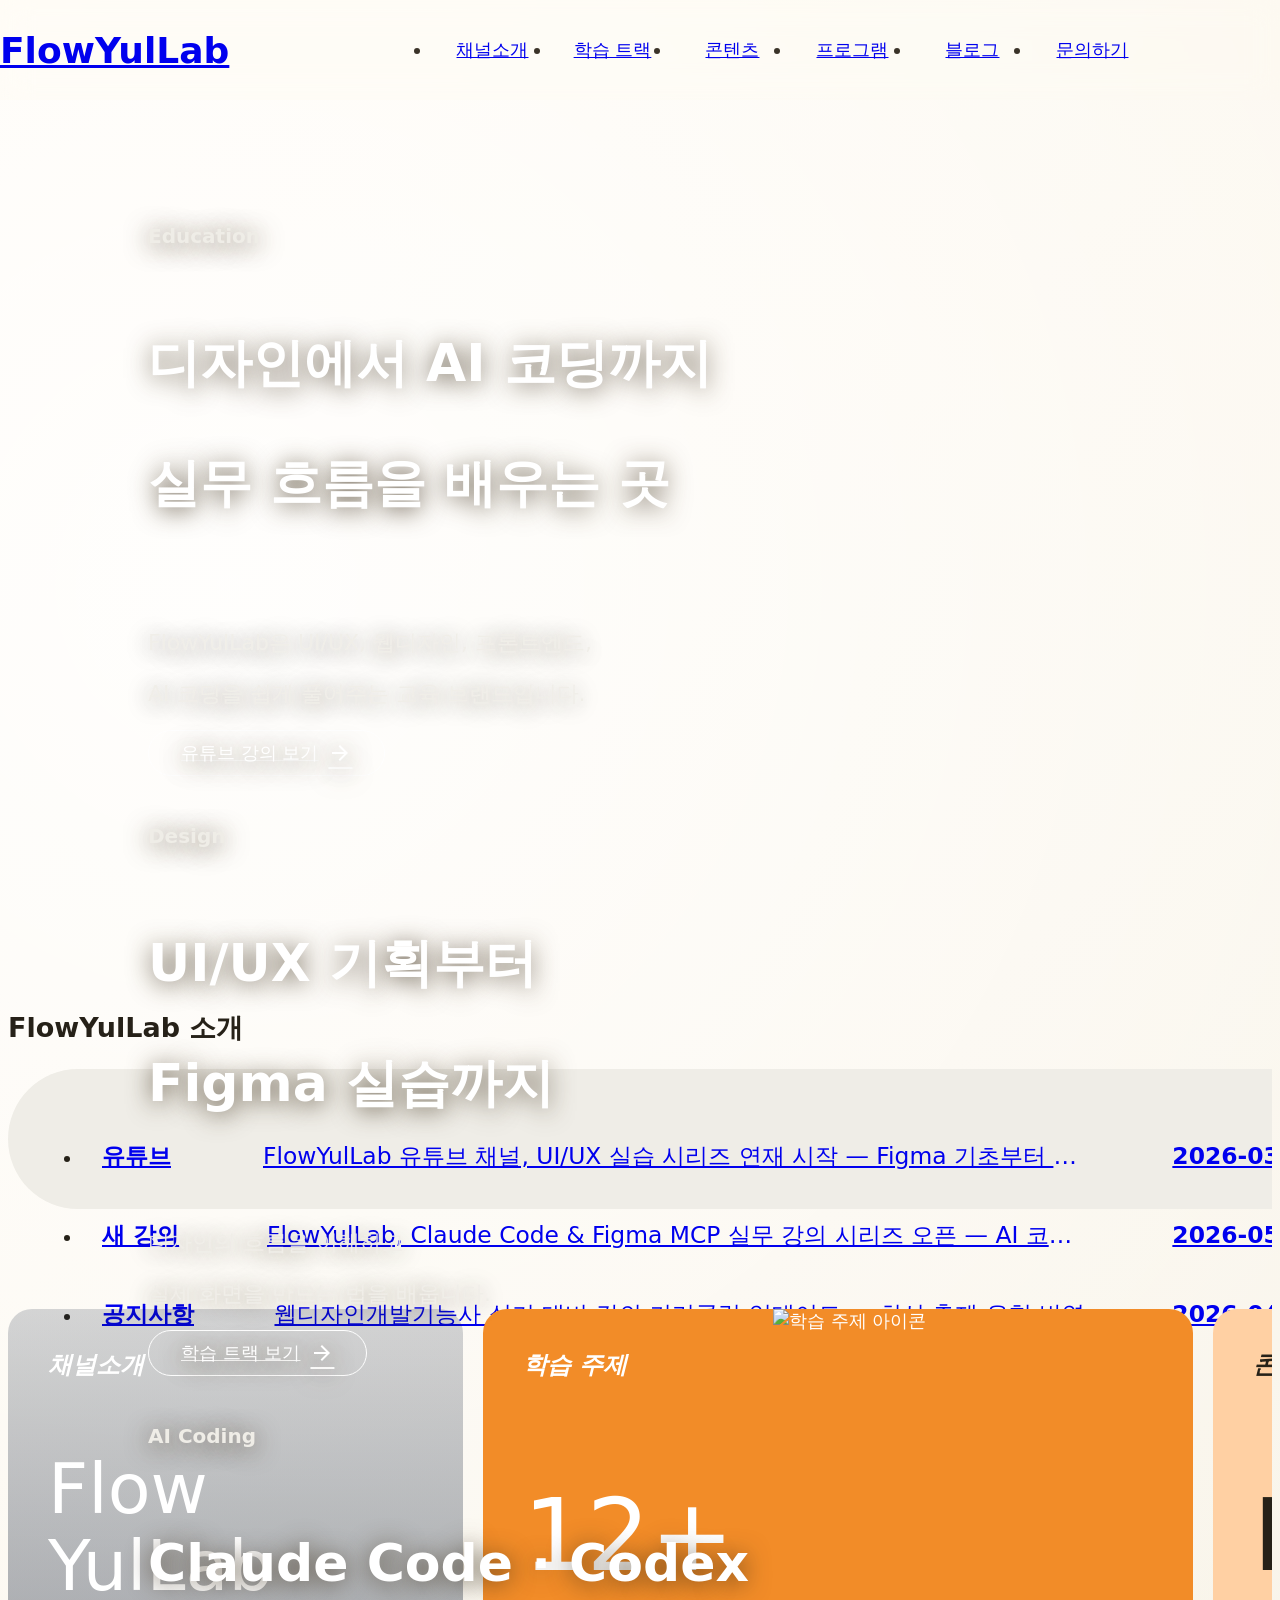
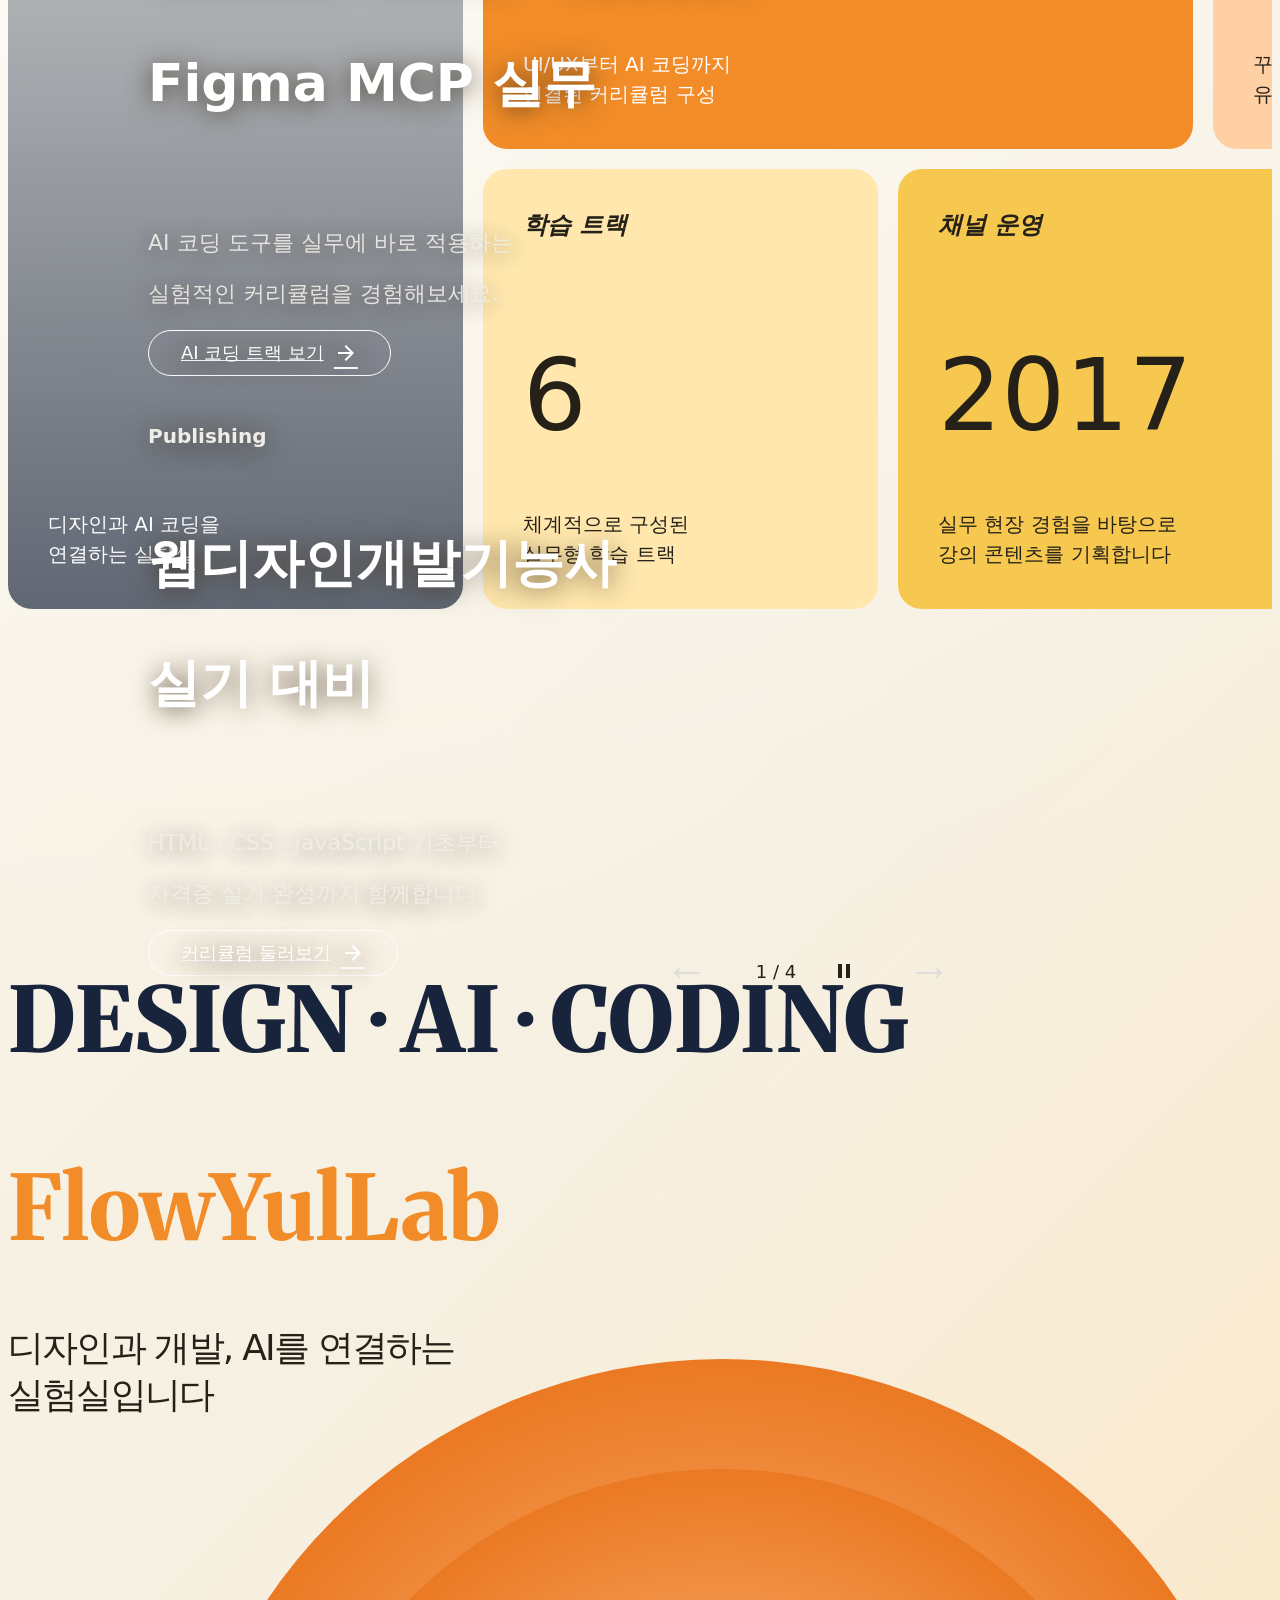
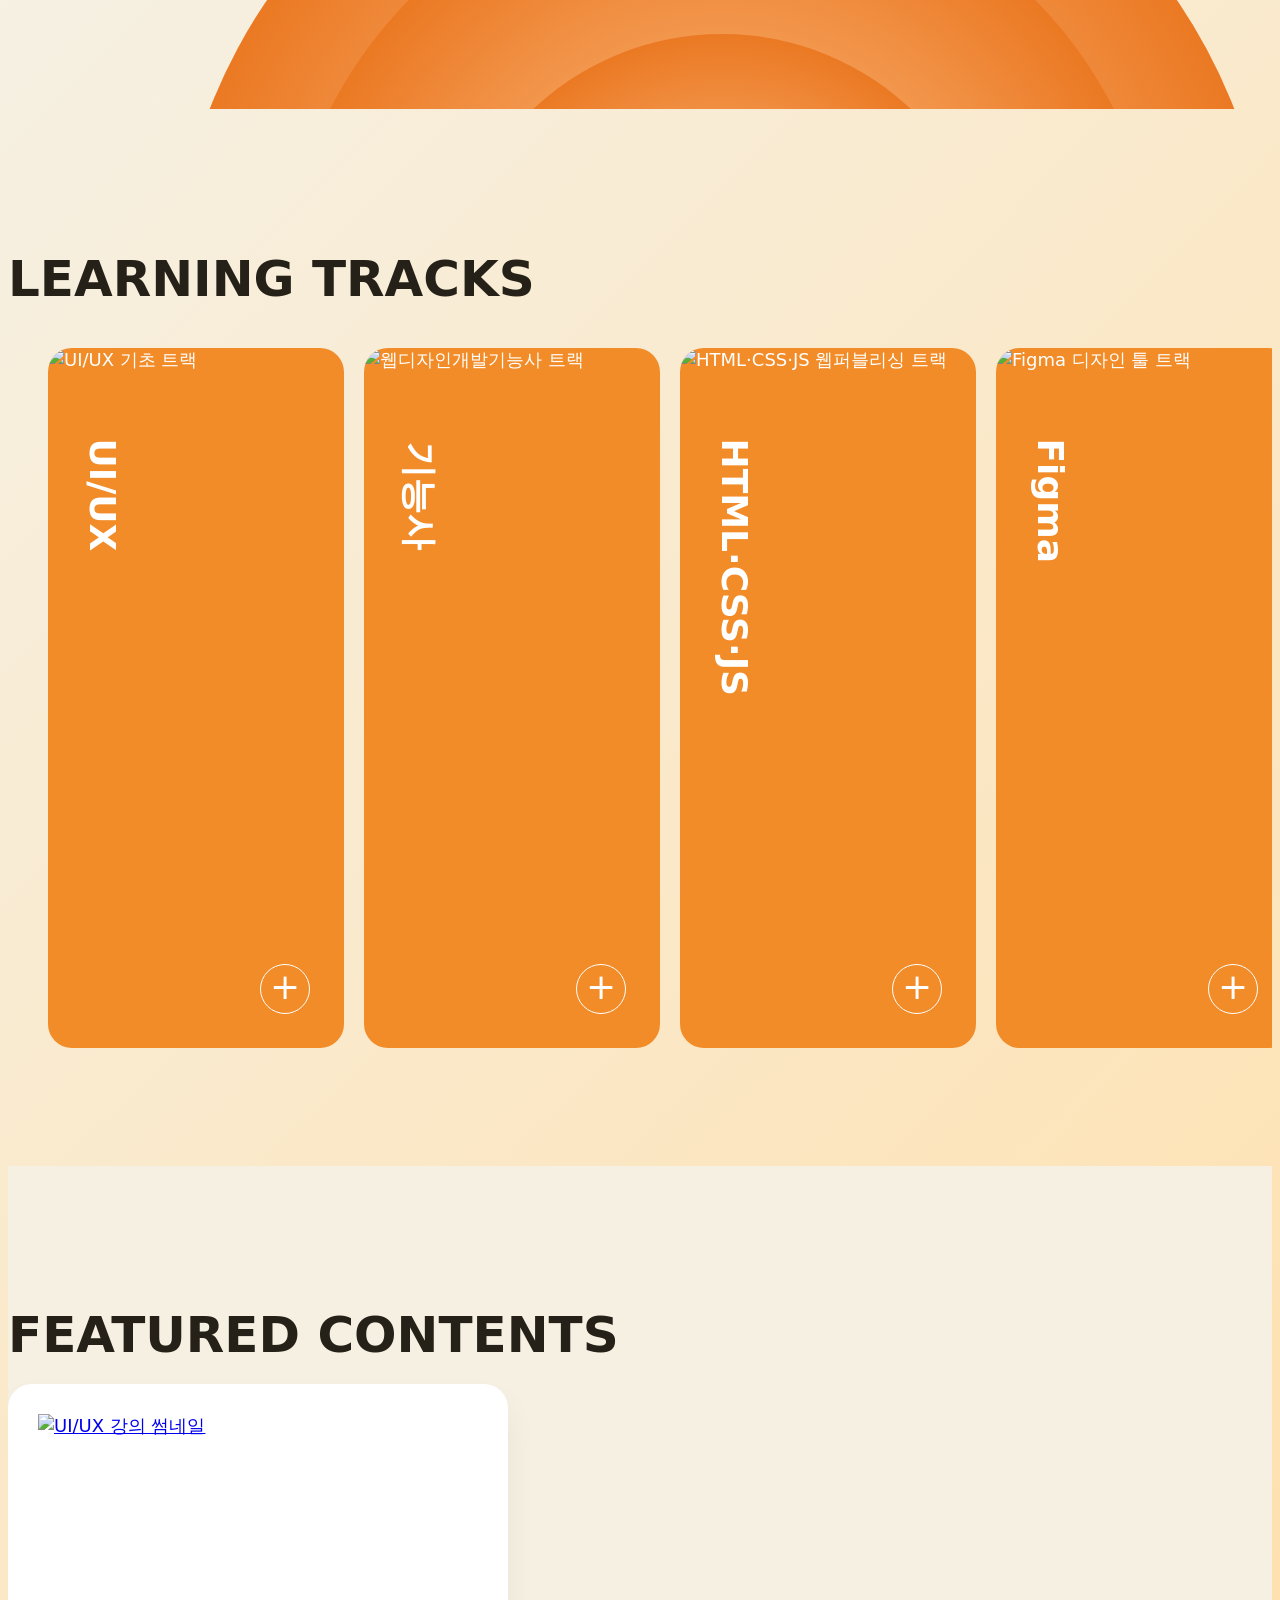
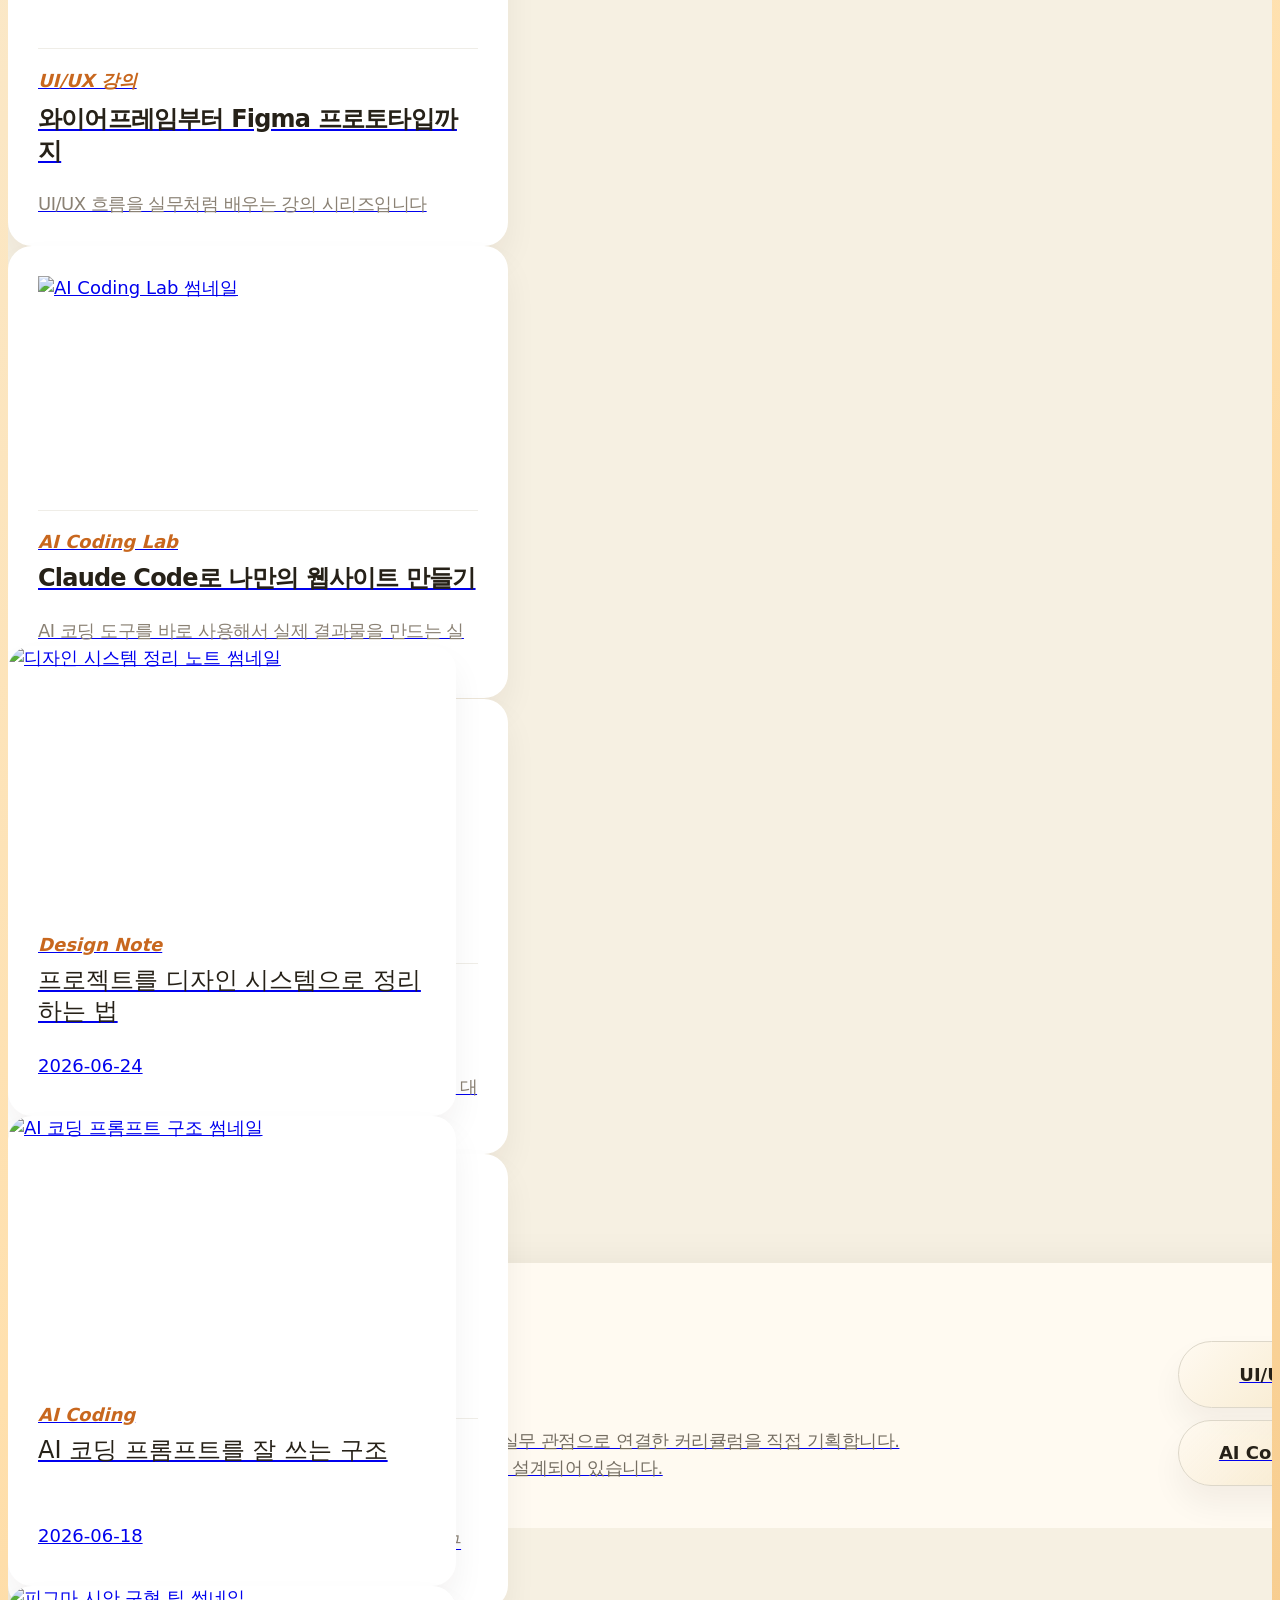
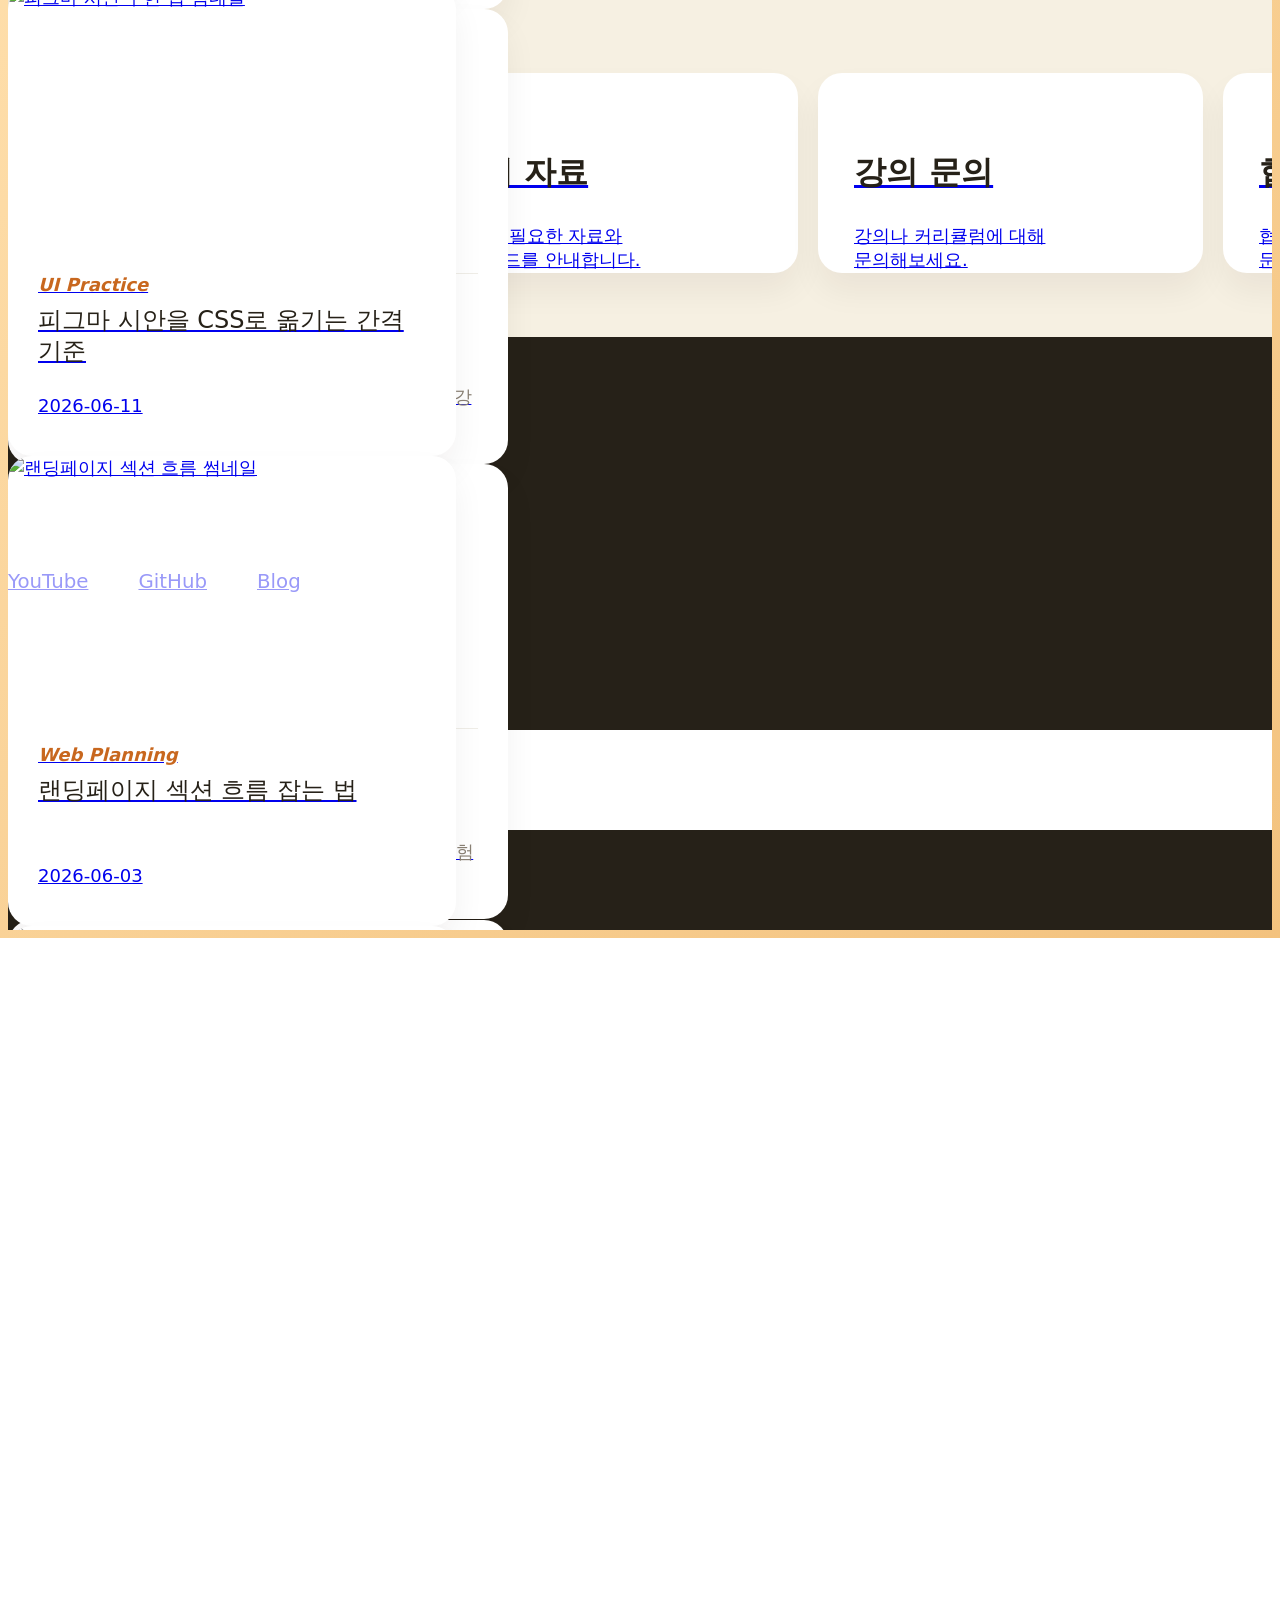
==== commit 2e84bcf7: "1119-1교시" ====
--- a/clonecoding/04flowyullab/index.html
+++ b/clonecoding/04flowyullab/index.html
@@ -719,7 +719,39 @@
       </section><!-- //.contact -->
     </main>
     <footer>
+      <div class="inner">
+        <h2 class="blind">FlowYulLab 채널 및 브랜드 정보</h2>
+        <div class="f_top">
+          <div class="logo_box">
+            <div class="logo">FlowYulLab</div>
+            <div class="logo_b">
+              <a href="#">YouTube</a>
+              <a href="#">GitHub</a>
+              <a href="#">Blog</a>
+            </div>
+          </div><!-- //.logo_box -->
+          <div class="btn_box">
+            <div class="sns">
+              <a href="#"><img src="img/svg/blog.svg" alt="블로그아이콘"></a>
+              <a href="#"><img src="img/svg/youtube.svg" alt="유튜브아이콘"></a>
+            </div><!-- //.sns -->
+            <div class="select_box">
+              <button type="button">유관 채널<img src="img/svg/up.svg" alt=""></button>
+              <ul>
+                <li><a href="#">유튜브 채널</a></li>
+                <li><a href="#">GitHub</a></li>
+                <li><a href="#">Blog</a></li>
+              </ul>
+            </div><!-- //.select_box -->
+            <div class="top">
+              <a href="#">top <img src="img/svg/top.svg" alt=""></a>
+            </div>
+          </div><!-- //.btn_box -->
+        </div><!-- //.f_top -->
+        <div class="f_bottom">
 
+        </div><!-- //.f_bottom -->
+      </div><!-- //.inner -->
     </footer>
   </div><!-- //.wrap -->
 </body>
--- a/clonecoding/04flowyullab/css/style.css
+++ b/clonecoding/04flowyullab/css/style.css
@@ -1112,7 +1112,8 @@
   box-shadow: var(--yul-brand-shadow2);
   transition: background-color .4s;
 }
-.contact .inner article:hover{
+
+.contact .inner article:hover {
   background-color: var(--yul-brand-orange);
   color: var(--gray-00);
 }
@@ -1143,24 +1144,80 @@
   background-image: url(../img/yul-contact-04.png);
 }
 
-.contact .inner article:nth-child(1):hover a {background-image: url(../img/yul-contact-01-hover.png);}
-.contact .inner article:nth-child(2):hover a {background-image: url(../img/yul-contact-02-hover.png);}
-.contact .inner article:nth-child(3):hover a {background-image: url(../img/yul-contact-03-hover.png);}
-.contact .inner article:nth-child(4):hover a {background-image: url(../img/yul-contact-04-hover.png);}
-
-.contact .inner article h3{
+.contact .inner article:nth-child(1):hover a {
+  background-image: url(../img/yul-contact-01-hover.png);
+}
+
+.contact .inner article:nth-child(2):hover a {
+  background-image: url(../img/yul-contact-02-hover.png);
+}
+
+.contact .inner article:nth-child(3):hover a {
+  background-image: url(../img/yul-contact-03-hover.png);
+}
+
+.contact .inner article:nth-child(4):hover a {
+  background-image: url(../img/yul-contact-04-hover.png);
+}
+
+.contact .inner article h3 {
   font-size: 32px;
   color: var(--yul-brand-ink);
   font-weight: 700;
   margin-bottom: .9em;
 }
-.contact .inner article:hover h3{
+
+.contact .inner article:hover h3 {
   color: var(--gray-00);
 }
-.contact .inner article p{
+
+.contact .inner article p {
   line-height: 1.33;
 }
+
 footer {
-  height: 400px;
-  background: #32E0BD;
+  width: 100%;
+  padding: 60px 0 100px;
+  background: var(--gray-09);
+  color: var(--gray-00);
+}
+
+footer .f_top {
+  display: flex;
+  justify-content: space-between;
+}
+
+footer .f_top .logo_box {
+  display: flex;
+  flex-direction: column;
+  gap: 40px;
+}
+
+footer .f_top .logo_box .logo {
+  font-size: 2.3rem;
+  font-family: var(--font-Eng2);
+  font-weight: 200;
+  letter-spacing: 2px;
+  opacity: .5;
+}
+
+footer .f_top .logo_box .logo_b {
+  display: flex;
+  gap: 50px;
+  font-size: 1.1rem;
+  opacity: .4;
+}
+
+footer .f_top .btn_box {}
+
+footer .f_top .btn_box a,
+footer .f_top button {}
+
+footer .f_top .btn_box a:hover,
+footer .f_top button:hover {}
+
+footer .f_bottom {
+  margin-top: 80px;
+  height: 100px;
+  background: #fff;
 }
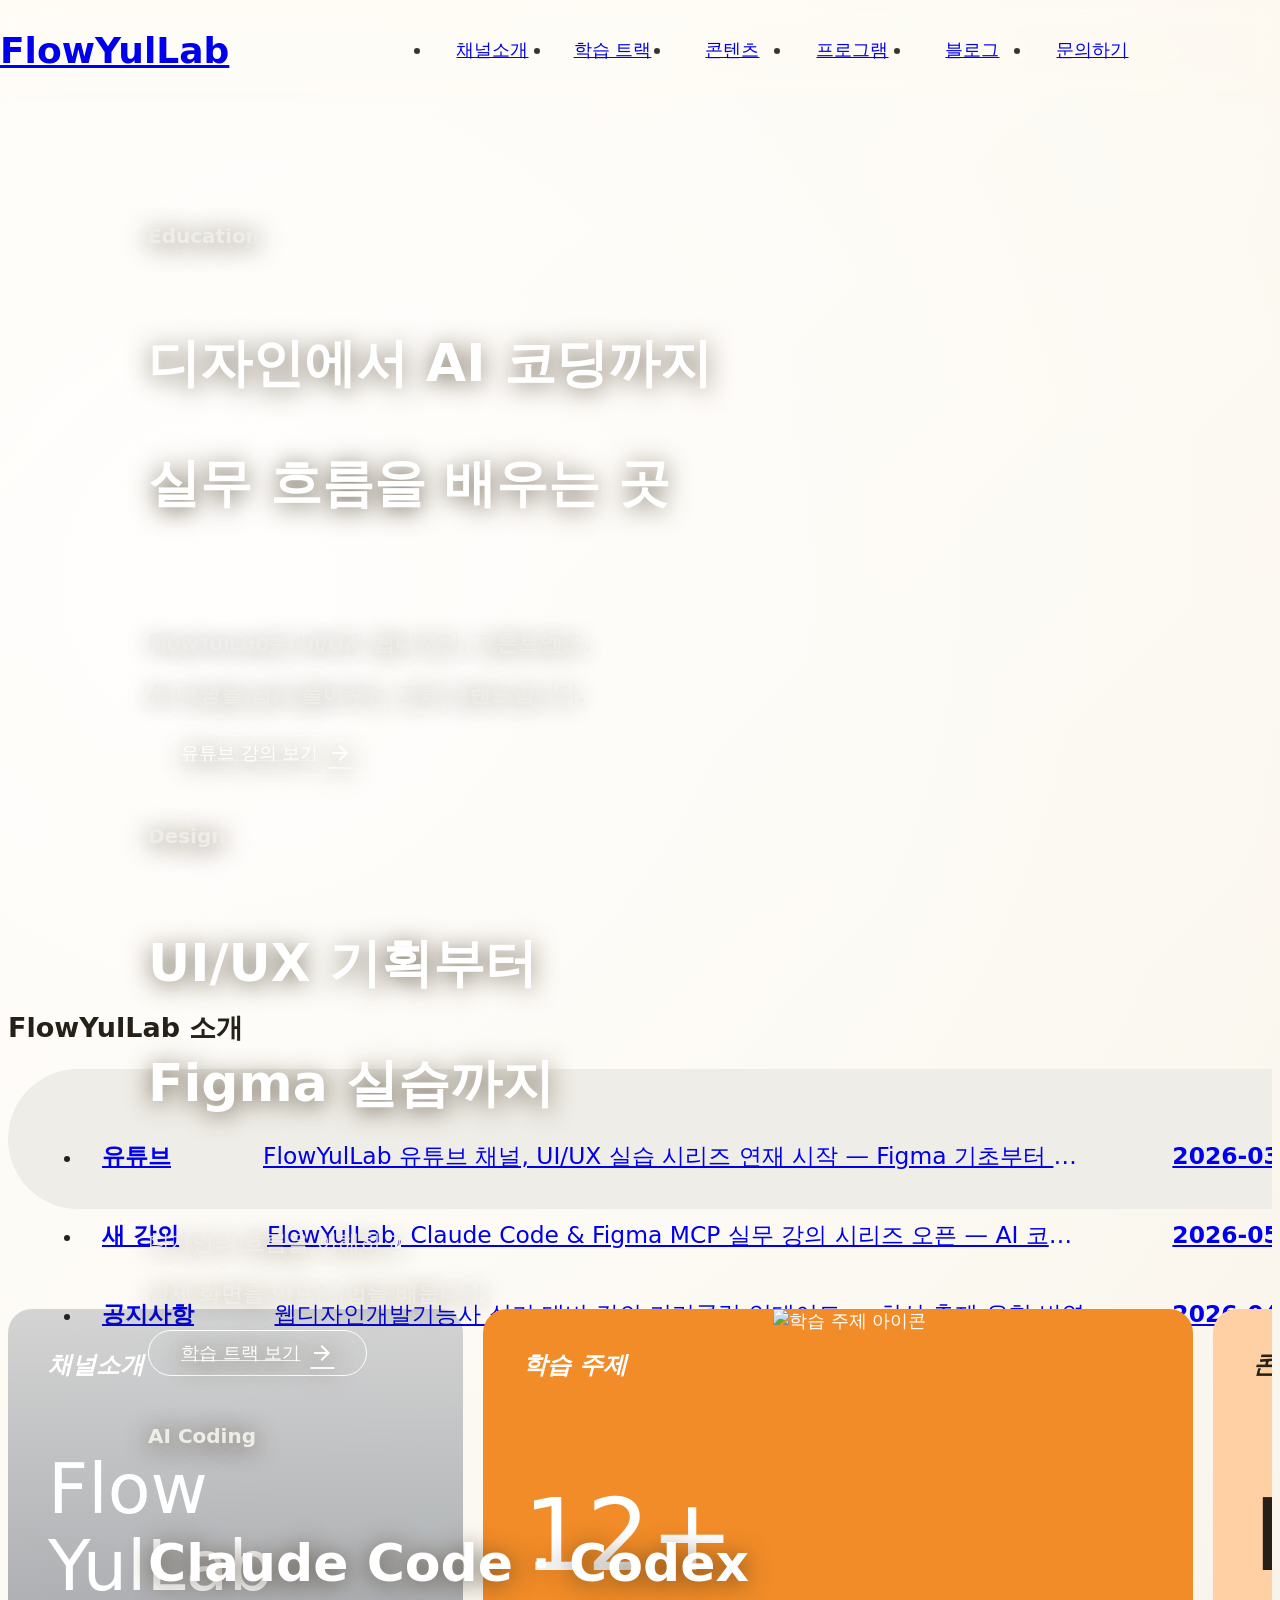
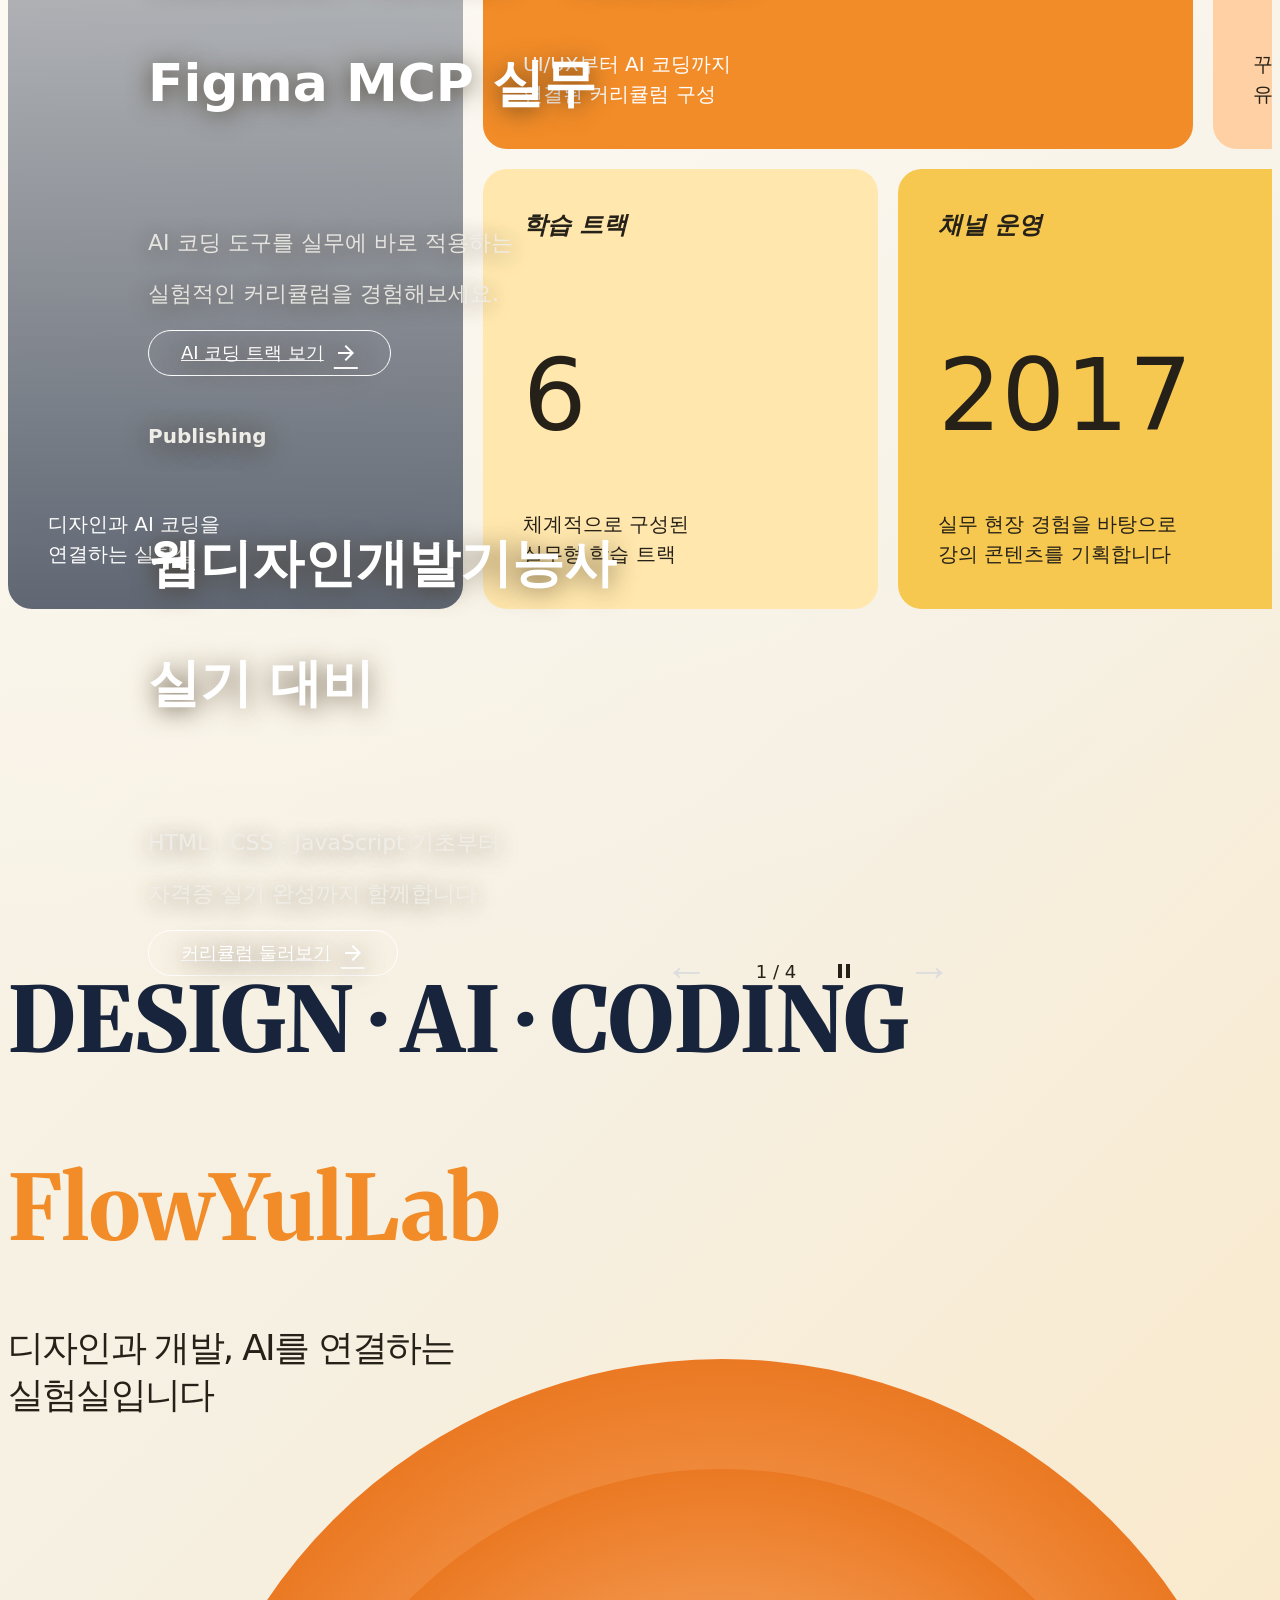
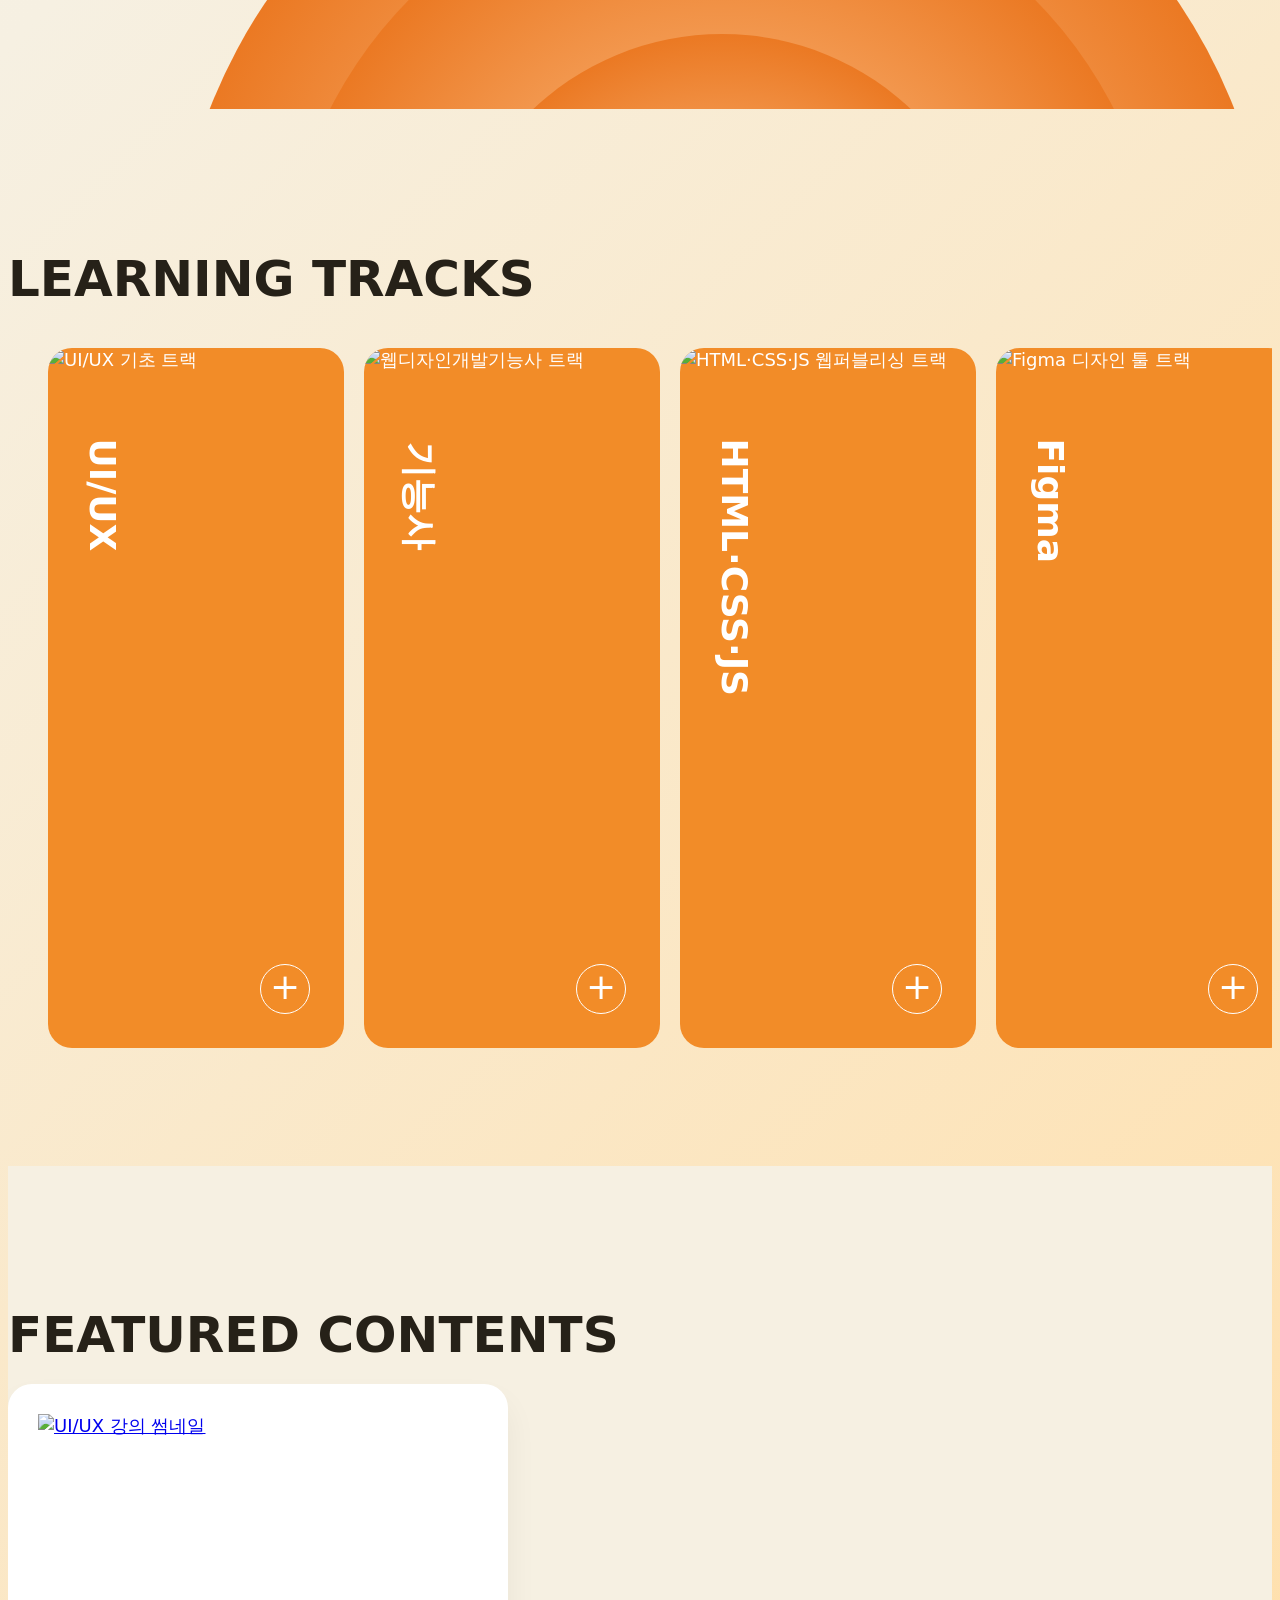
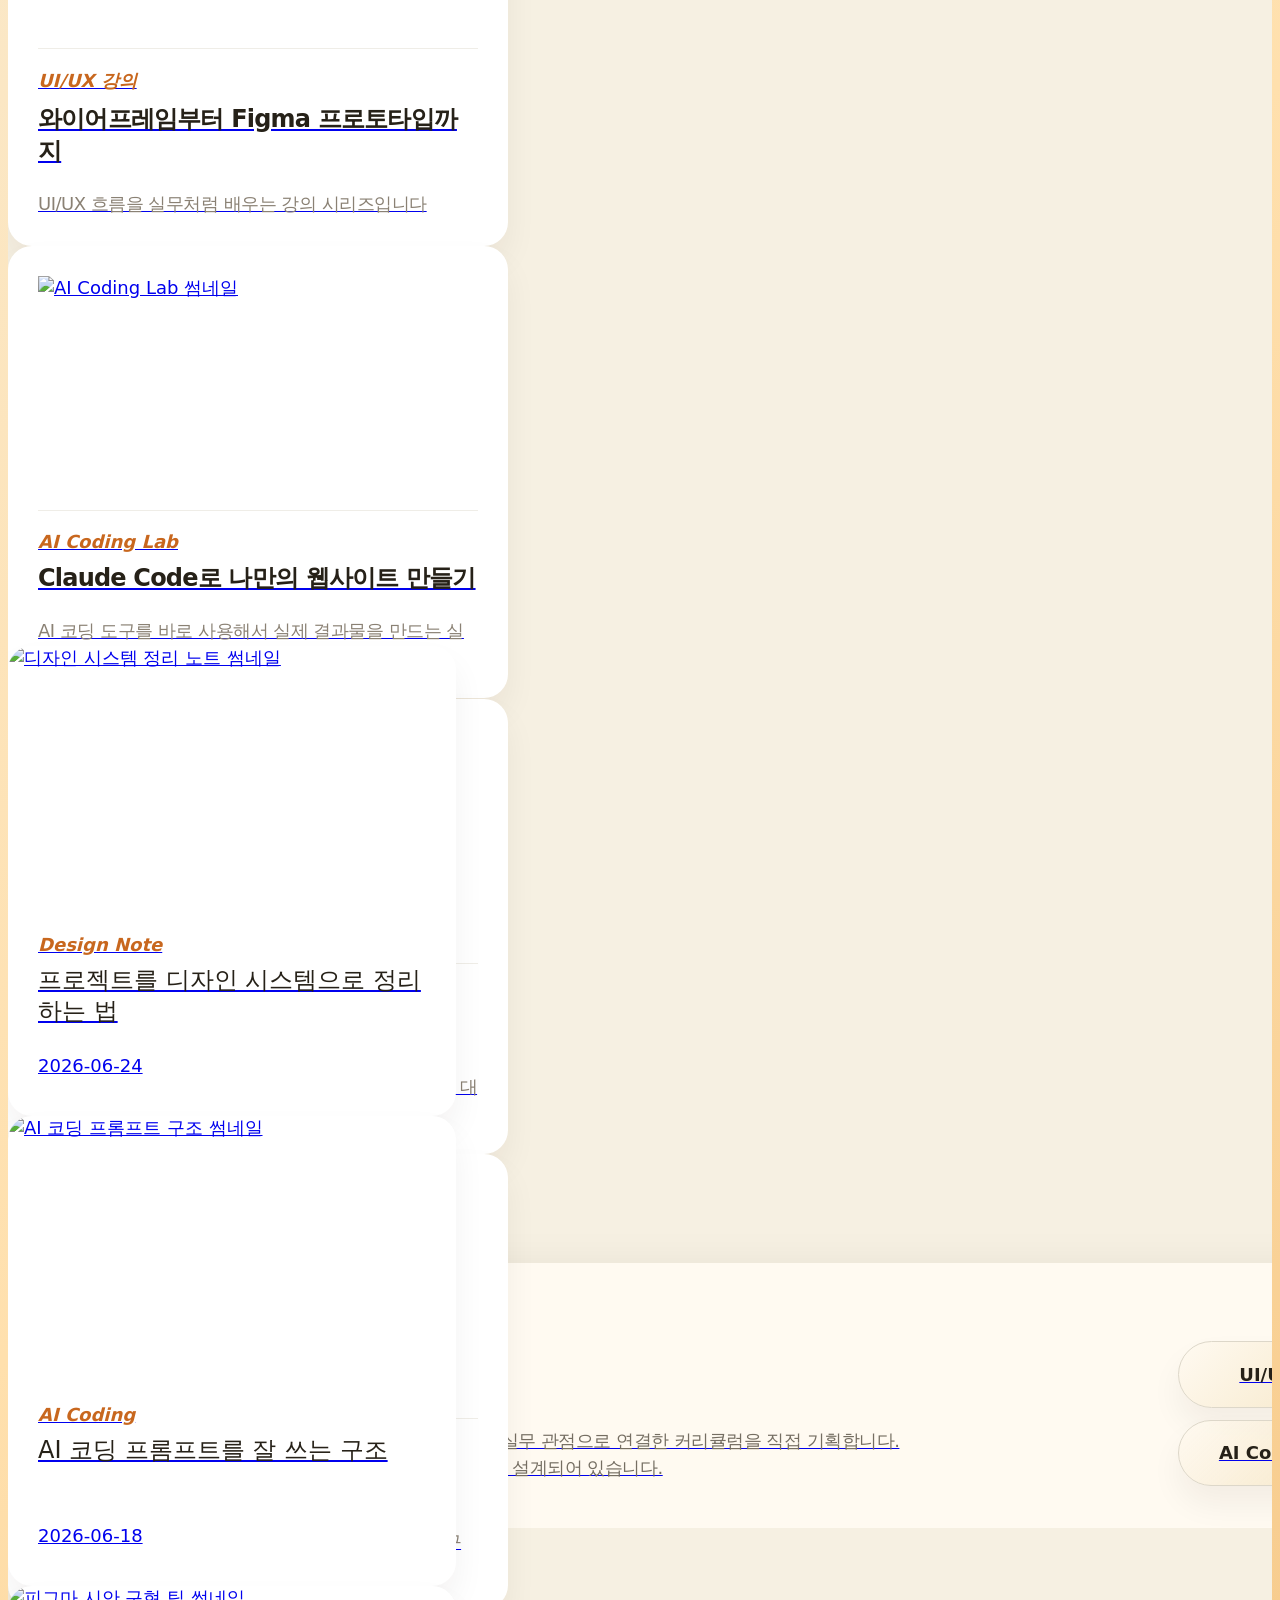
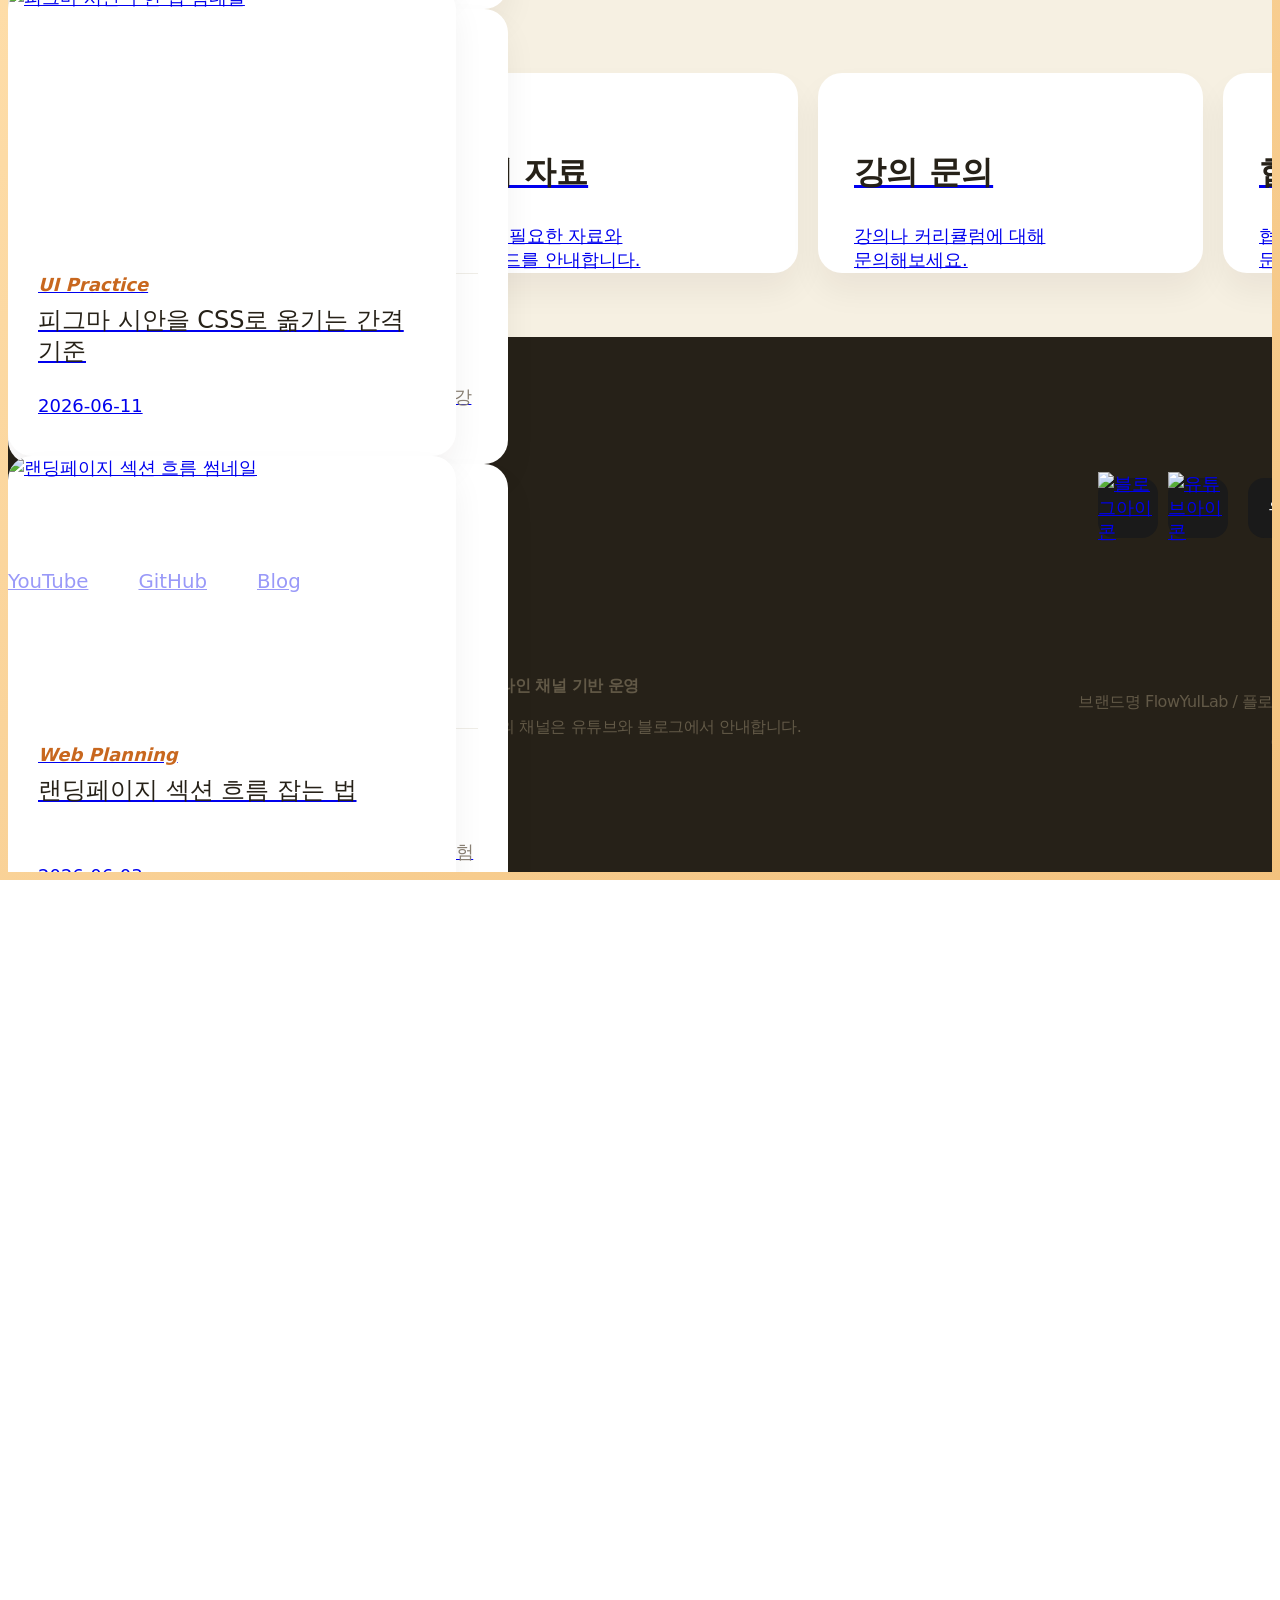
==== commit 371e89ec: "1119-2교시" ====
--- a/clonecoding/04flowyullab/index.html
+++ b/clonecoding/04flowyullab/index.html
@@ -749,7 +749,19 @@
           </div><!-- //.btn_box -->
         </div><!-- //.f_top -->
         <div class="f_bottom">
-
+          <h2 class="blind">브랜드 정보 및 문의</h2>
+          <div class="left">
+            <strong>온라인 채널 기반 운영</strong>
+            <p>문의 채널은 유튜브와 블로그에서 안내합니다.</p>
+          </div><!-- /.left -->
+          <div class="right">
+            <p class="f_con1">
+              <span>브랜드명 FlowYulLab / 플로율랩</span>
+              <span>퍼스널 네임 율쌤 </span>
+              <a href="#">개인정보처리방침</a>
+            </p>
+            <p class="copy">COPYRIGHT©FlowYulLab. All rights reserved.</p>
+          </div><!-- //.right -->
         </div><!-- //.f_bottom -->
       </div><!-- //.inner -->
     </footer>
--- a/clonecoding/04flowyullab/css/style.css
+++ b/clonecoding/04flowyullab/css/style.css
@@ -79,7 +79,17 @@
   overflow-x: hidden;
   color: var(--yul-brand-ink);
 }
-
+html.no-scroll,
+body.no-scroll{
+  height: 100%;
+  overflow: hidden;
+}
+body.no-scroll{
+  position: fixed;
+  left: 0; right: 0;
+  width: 100%;
+  touch-action: none;
+}
 .inner {
   width: clamp(1600px, 80vw, 90%);
   margin-inline: auto;
@@ -96,6 +106,7 @@
   display: flex;
   flex-direction: column;
   color: var(--gray-08);
+  transition: .3s;
 }
 
 header.on {
@@ -1208,16 +1219,127 @@
   opacity: .4;
 }
 
-footer .f_top .btn_box {}
+footer .f_top .btn_box {
+  display: flex;
+  gap: 20px;
+  height: 60px;
+}
 
 footer .f_top .btn_box a,
-footer .f_top button {}
+footer .f_top button {
+  background: #1a1a1a;
+  transition: .2s;
+}
 
 footer .f_top .btn_box a:hover,
-footer .f_top button:hover {}
-
+footer .f_top button:hover {
+  background: var(--yul-brand-navy);
+}
+
+.sns {
+  display: flex;
+  gap: 10px;
+}
+
+.sns a {
+  width: 60px;
+  height: 60px;
+  display: flex;
+  justify-content: center;
+  align-items: center;
+  border-radius: 16px;
+}
+.select_box{
+  width: 240px;
+  height: 100%;
+  position: relative;
+  overflow: hidden;
+}
+.select_box.on{
+  overflow: visible;
+}
+.select_box button{
+  border:0;
+  width: 100%; height: 100%;
+  padding: 0 1.1rem;
+  display: flex;
+  justify-content: space-between;
+  align-items: center;
+  color: var(--gray-00);
+  font-size: 18px;
+  cursor: pointer;
+  z-index: 5;
+  border-radius: 16px;
+  overflow: hidden;
+}
+.select_box.on button img{
+  display: block;
+  transform: rotate(180deg);
+}
+.select_box ul{
+  position: absolute;
+  left: 0;
+  bottom: -226px;
+  width: 100%;
+  height: 220px;
+  margin-bottom: 6px;
+  display: flex;
+  flex-direction: column;
+  color: #7a7a7a;
+  opacity: 0;
+  transition: .1s;
+}
+.select_box.on ul{
+  bottom: 60px;
+  opacity: 1;
+}
+.select_box ul li{
+  flex: 1;
+}
+.select_box ul li:nth-child(2){
+  border-top: 1px solid #2a2a2a;
+  border-bottom: 1px solid #2a2a2a;
+}
+.select_box ul li a{
+  display: flex;
+  width: 100%;
+  height: 100%;
+  justify-content: center;
+  align-items: center;
+}
+.top a{
+  width: 100px;
+  height: 100%;
+  display: flex;
+  justify-content: space-between;
+  align-items: center;
+  border-radius: 16px;
+  padding: 0 20px;
+}
 footer .f_bottom {
   margin-top: 80px;
-  height: 100px;
-  background: #fff;
+  display: flex;
+  justify-content: space-between;
+  color: var(--gray-07);
+  line-height: 1.6;
+  letter-spacing: -0.5px;
+  font-size: 16px;
+}
+
+footer .f_bottom strong,
+footer .f_bottom .f_con1 a{
+  font-weight: 700;
+}
+footer .f_bottom .f_con1 span{
+  display: inline-flex;
+  padding-inline: .8em;
+  height: 12px;
+  align-items: center;
+  border-right: 1px solid var(--gray-07);
+}
+footer .f_bottom .f_con1 a{
+  padding-left: .8em;
+}
+footer .f_bottom .copy{
+  text-align: right;
 }
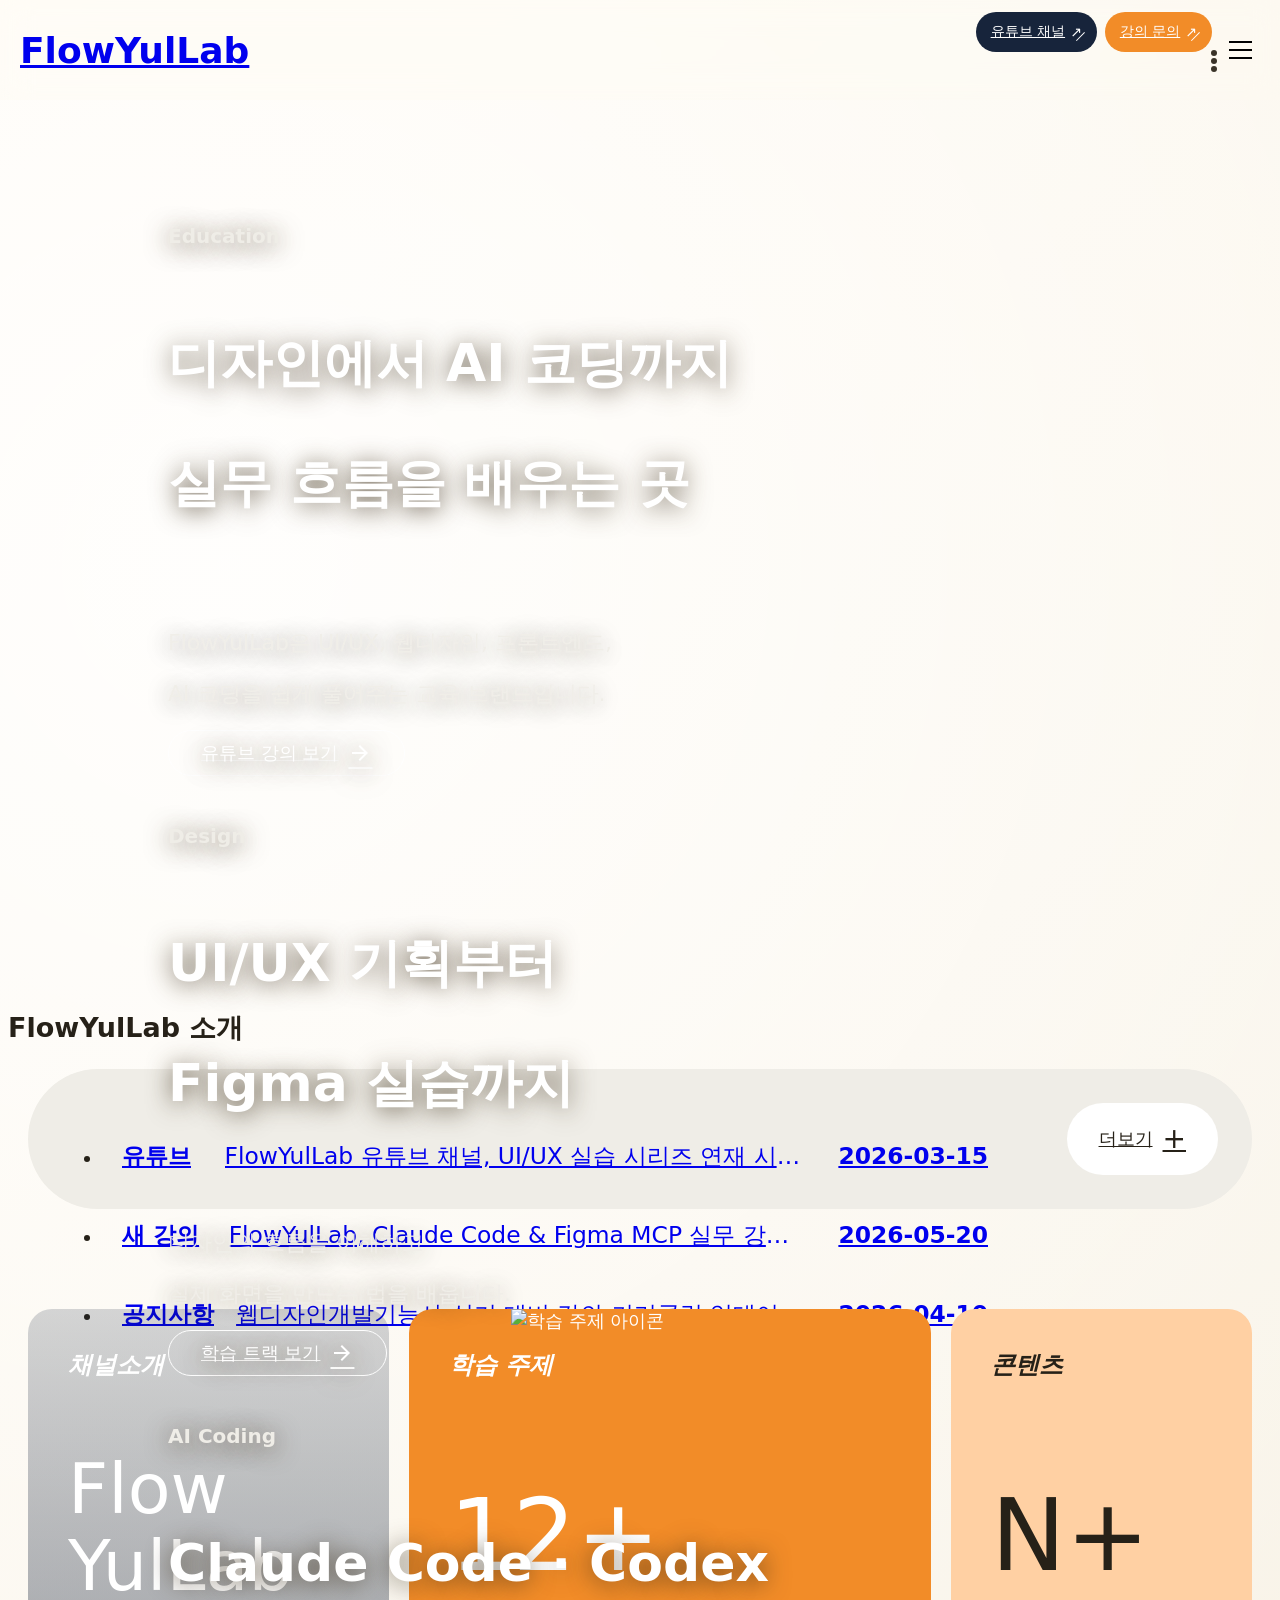
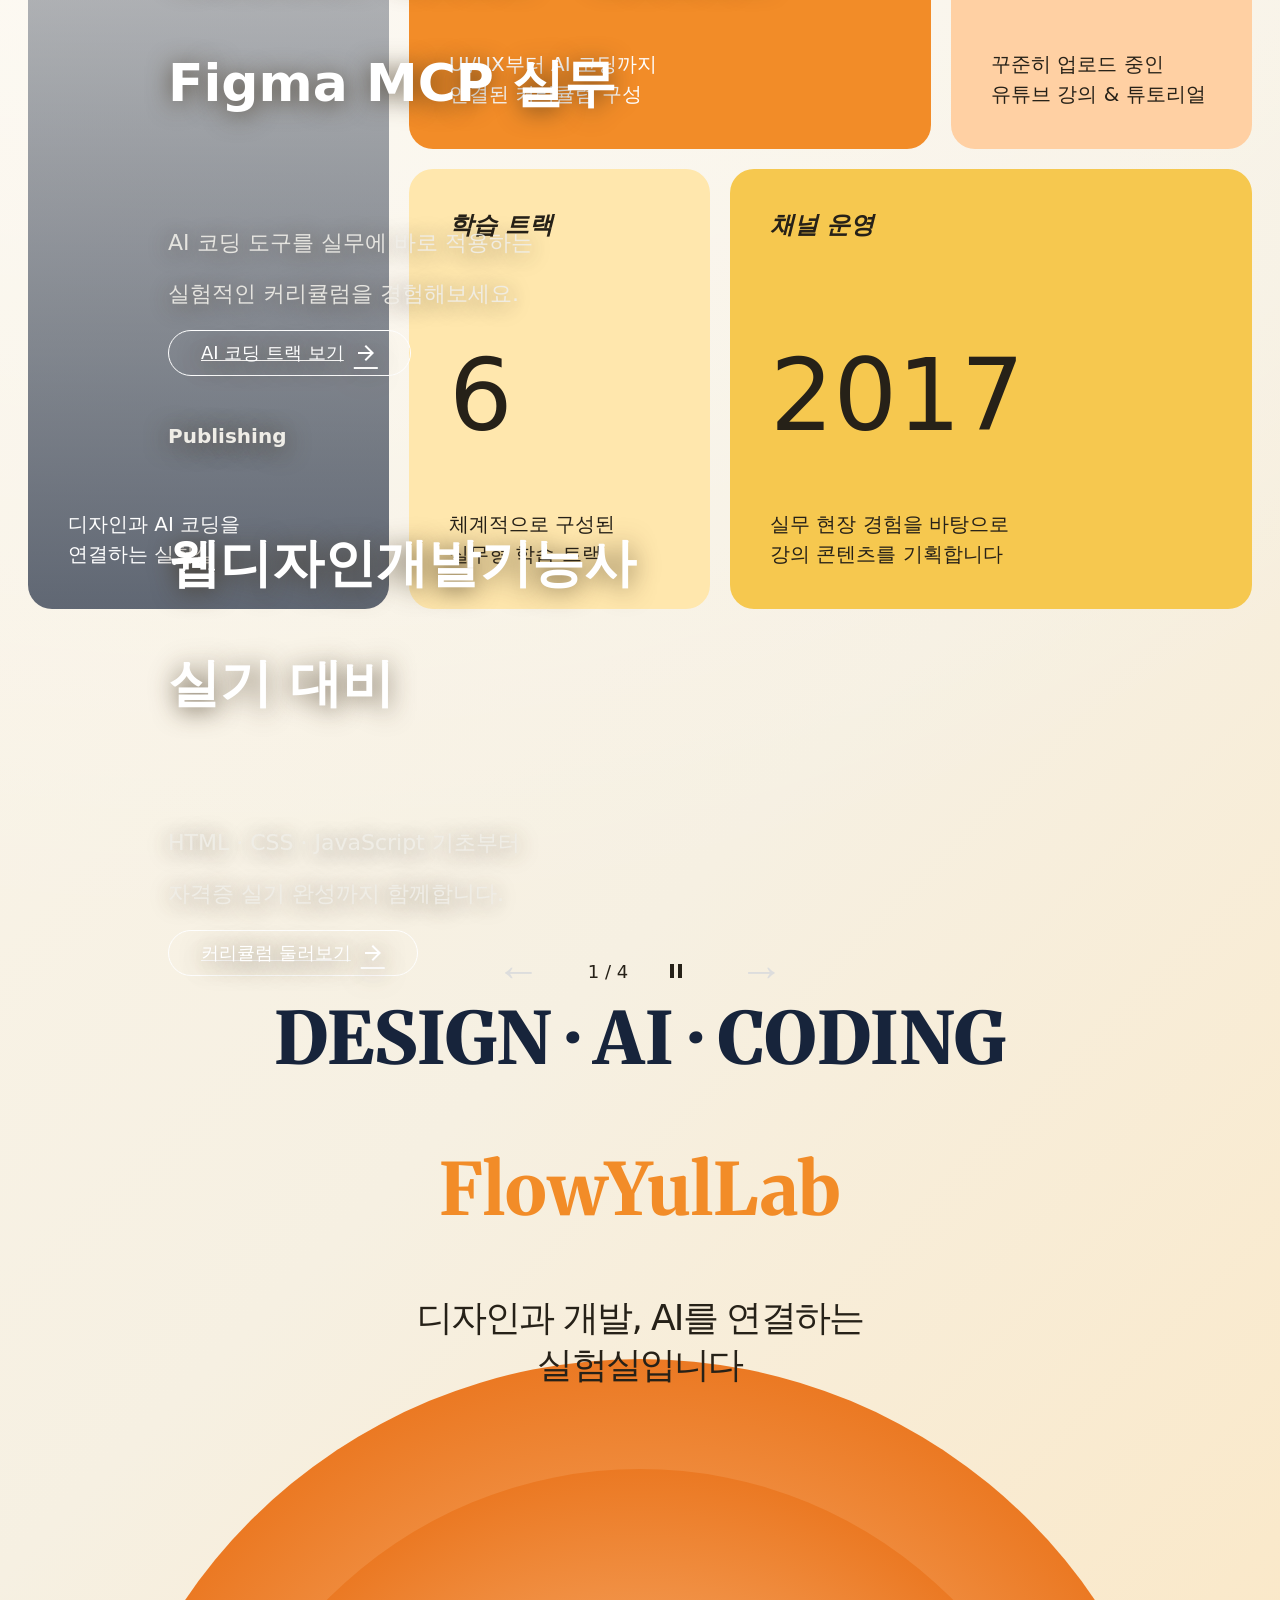
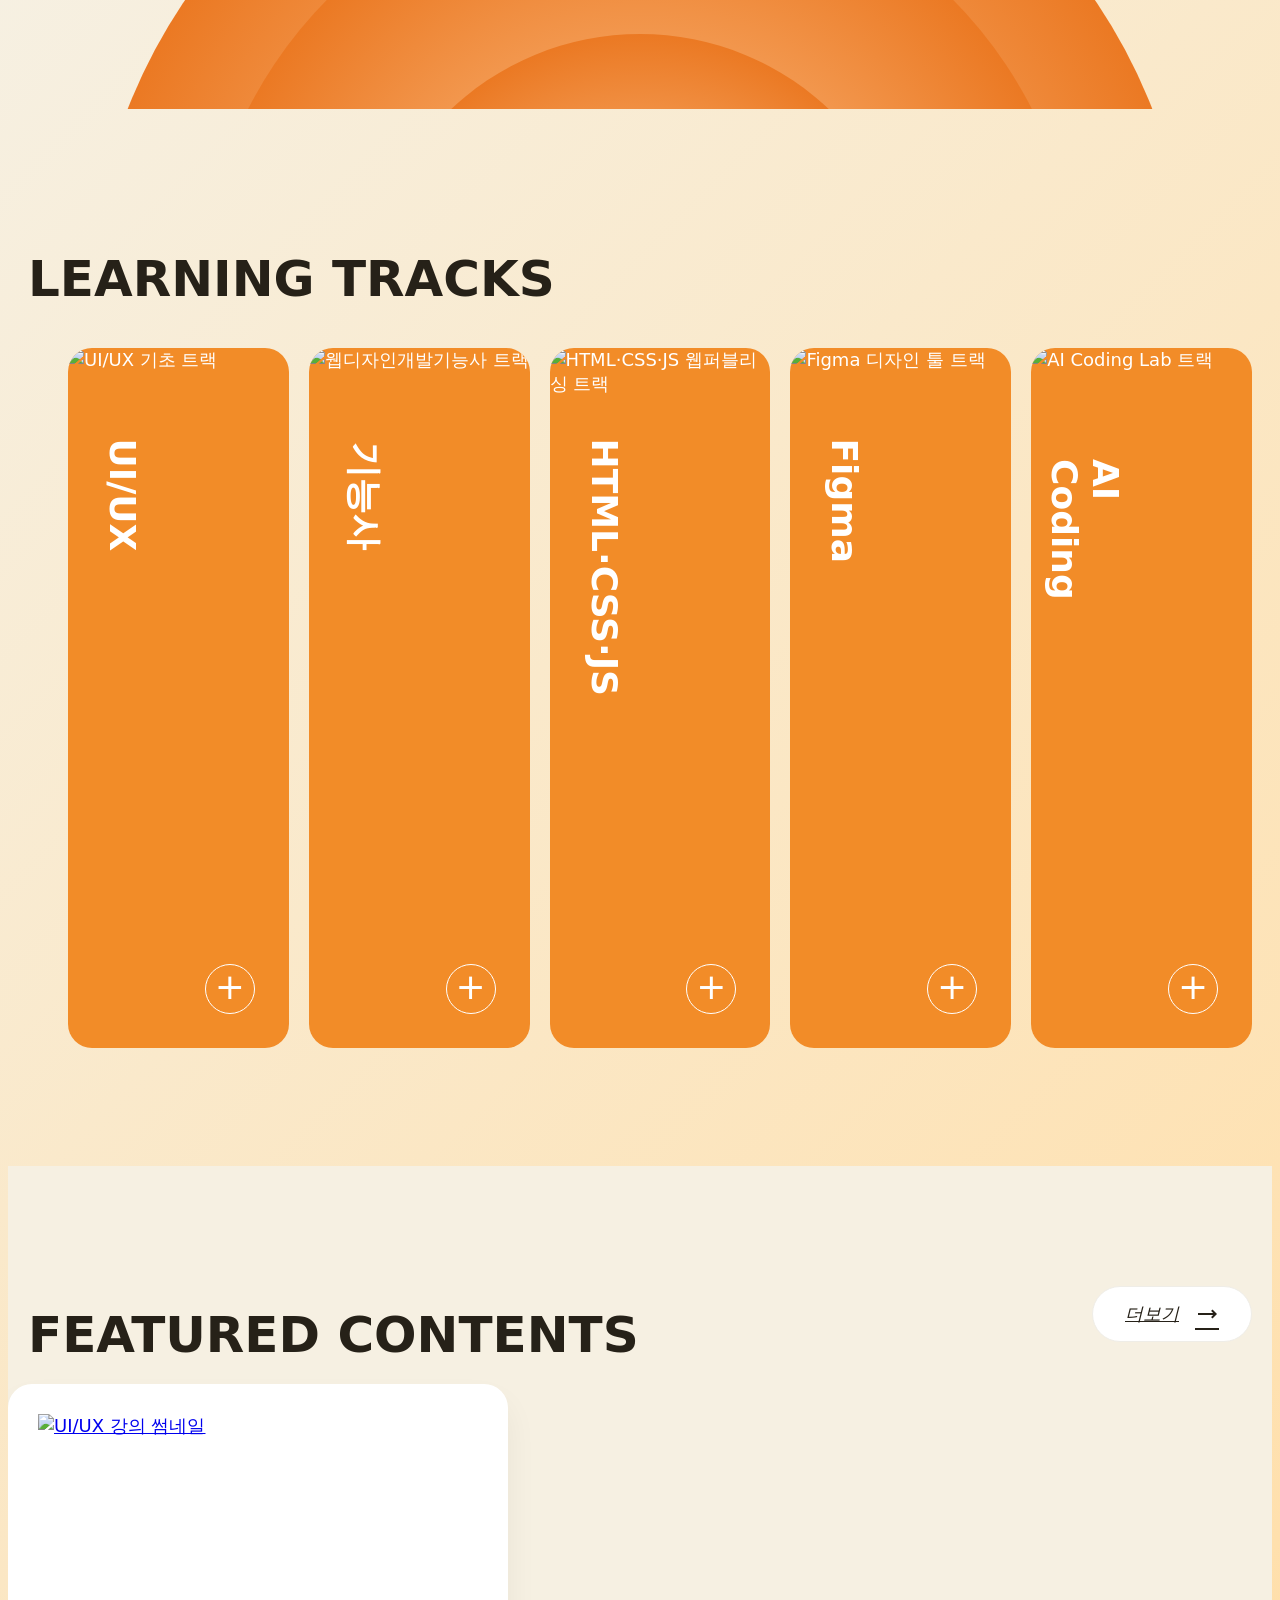
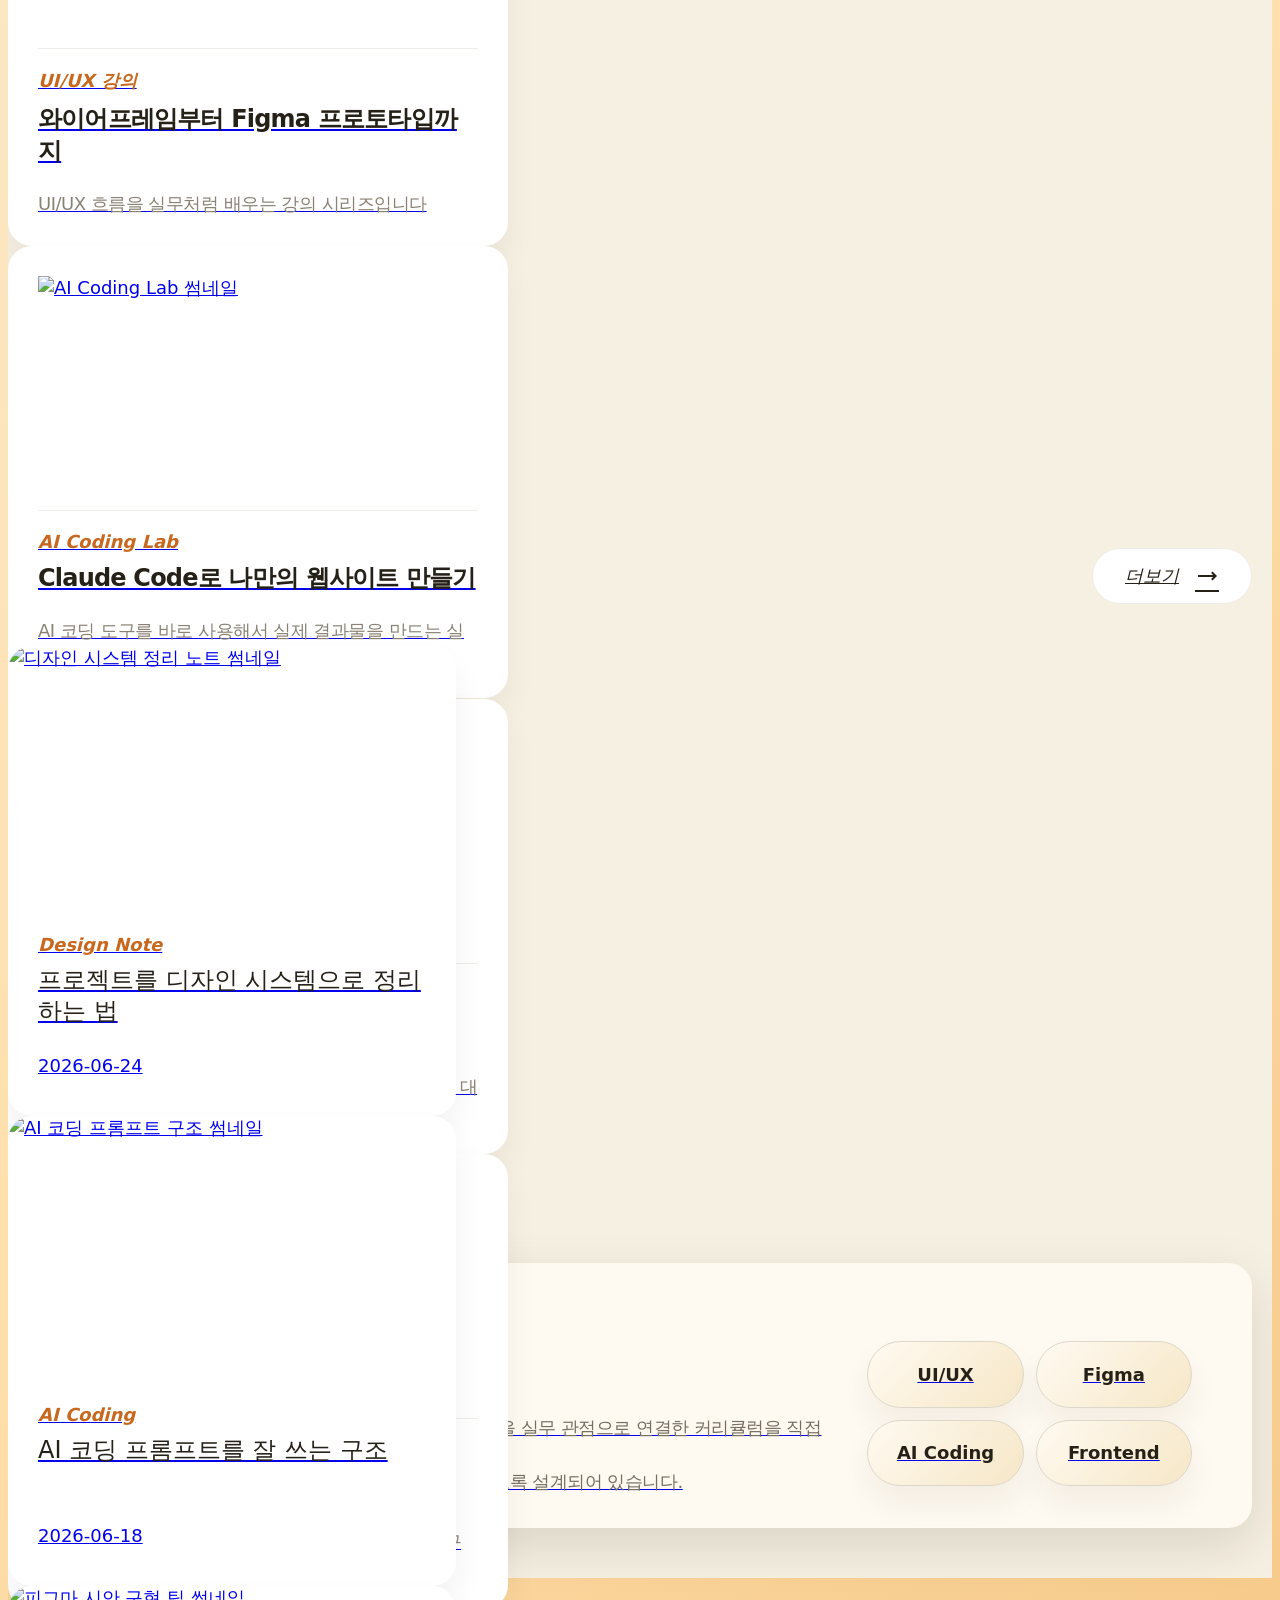
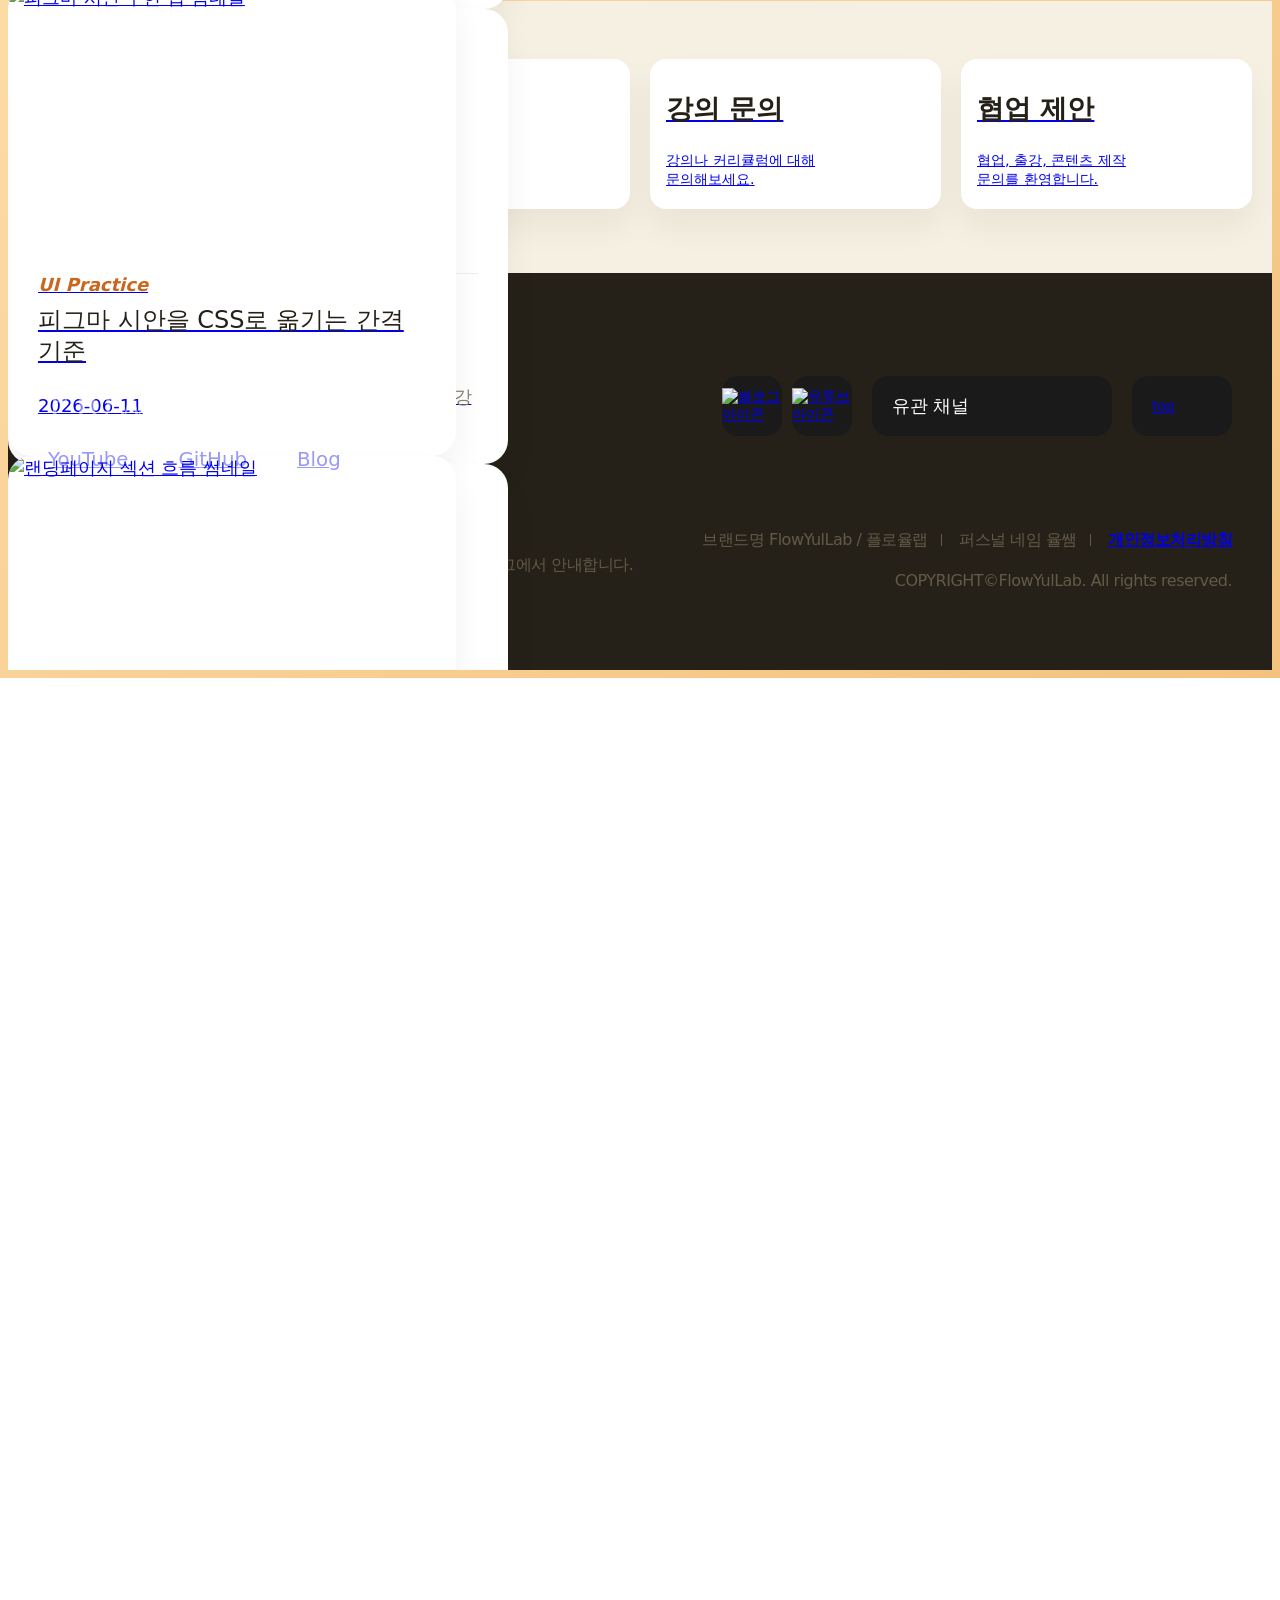
==== commit 01827e51: "1119-3교시" ====
--- a/clonecoding/04flowyullab/index.html
+++ b/clonecoding/04flowyullab/index.html
@@ -104,7 +104,7 @@
           <h2>전체메뉴</h2>
           <div class="all_con">
             <ul class="list">
-              <li>
+              <li class="">
                 <button type="button">채널소개</button>
                 <ul class="sub_list">
                   <li><a href="#">율쌤 소개</a></li>
--- a/clonecoding/04flowyullab/css/style.css
+++ b/clonecoding/04flowyullab/css/style.css
@@ -259,8 +259,7 @@
 }
 
 header .container {
-  width: 100%;
-  max-width: 1300px;
+  width: min(1280px,calc(100% - 40px));
   margin: 0 auto;
 }
 
@@ -713,6 +712,8 @@
   height: 1000px;
   display: flex;
   align-items: center;
+  z-index: 3;
+  position: relative;
 }
 
 .motion .tit b {
@@ -1039,6 +1040,7 @@
 
 .curriculum {
   padding-top: 64px;
+  padding-bottom: 50px;
   background-color: var(--gray-01);
 }
 
@@ -1105,7 +1107,7 @@
 }
 
 .contact {
-  padding: 64px 0;
+  padding-bottom: 64px;
   background-color: var(--gray-01);
 }
 
--- a/clonecoding/04flowyullab/css/media.css
+++ b/clonecoding/04flowyullab/css/media.css
@@ -0,0 +1,681 @@
+@charset "utf-8";
+@media screen and (max-width:1640px) {
+  .inner {
+    width: min(1600px, calc(100% - 40px));
+  }
+
+  .motion .inner {
+    text-align: center;
+    justify-content: center;
+  }
+
+  .motion .tit b,
+  .motion .tit h2 {
+    font-size: 4rem;
+  }
+
+  .motion .circle_box {
+    right: 50%;
+    margin-right: -550px;
+  }
+
+  .contact .inner {
+    height: 150px;
+  }
+
+  .contact .inner article {
+    padding: 0px 16px;
+    border-radius: 16px;
+  }
+
+  .contact .inner article a {
+    display: flex;
+    flex-direction: column;
+    justify-content: center;
+    gap: .5rem;
+  }
+
+  .contact .inner article h3 {
+    font-size: 1.5rem;
+    margin-bottom: 0;
+  }
+
+  .contact .inner article p {
+    font-size: .8rem;
+  }
+
+  footer {
+    padding: 40px 20px 60px;
+    font-size: 14px;
+  }
+
+  footer .f_top .logo_box {
+    gap: 20px;
+  }
+
+  footer .f_bottom {
+    margin-top: 40px;
+  }
+}
+
+@media screen and (max-width:1280px) {
+  header nav {
+    display: none;
+  }
+
+  header .container h2 {
+    display: none;
+  }
+}
+
+@media screen and (max-width:1160px) {
+  * {
+    box-sizing: border-box;
+  }
+
+  :root {
+    --ronud: 16px;
+  }
+
+  header .inner {
+    height: 64px;
+  }
+
+  header.on .right a:nth-child(1) {
+    position: absolute;
+    bottom: 30px;
+    left: 20px;
+  }
+
+  header.on .right a:nth-child(2) {
+    position: absolute;
+    bottom: 30px;
+    left: calc(20px + 130px);
+  }
+
+  header .container .all_con {
+    display: flex;
+    flex-direction: column;
+  }
+
+  header .container .all_con ul.list {
+    flex-direction: column;
+  }
+
+  header .container .all_con ul.list>li {
+    width: 100%;
+    margin: 0;
+    border: 0;
+    padding-inline: 1vw;
+  }
+
+  header .container .all_con ul.list>li:last-child {
+    border: 0;
+  }
+
+  header .container .all_con ul.list>li button {
+    font-size: 22px;
+    width: 100%;
+    border-bottom: 1px solid var(--gray-06);
+    line-height: 3.3;
+    justify-content: space-between;
+    padding-inline: 20px;
+  }
+
+  header .container .all_con ul.list>li.on button {
+    border-bottom-color: transparent;
+  }
+
+  header .container .all_con ul.list>li button::before {
+    content: '>';
+    background: transparent;
+    position: relative;
+    order: 3;
+    transform: rotate(90deg) scaleY(1.4);
+    font-weight: 100;
+    width: auto;
+    font-family: var(--font-Eng2);
+  }
+
+  header .container .all_con ul.list>li.on button::before {
+    transform: rotate(-90deg) scaleY(1.4);
+  }
+
+  header .container .all_con ul.list>li:hover button::before {
+    width: auto;
+  }
+
+  header .container .all_con ul.list>li ul {
+    font-size: 14px;
+    margin-top: 0;
+    line-height: 1.6;
+    display: none;
+  }
+
+  header .container .all_con ul.list>li.on ul {
+    display: block;
+    padding: 1vw 20px 2vw;
+    border-bottom: 1px solid var(--gray-06);
+  }
+
+  /* main_visual */
+  .main_visual {
+    padding-top: 64px;
+  }
+
+  .txt_area .tit {
+    font-size: 42px;
+  }
+
+  .article_bottom {
+    height: auto;
+    display: block;
+    padding-inline: 20px;
+  }
+
+  .article_bottom .box {
+    margin-bottom: 20px;
+    height: 180px;
+    padding: 36px;
+  }
+
+  .article_bottom .box em {
+    font-size: 16px;
+  }
+
+  .article_bottom .box p {
+    font-size: 40px;
+    width: 180px;
+  }
+
+  .article_bottom .box .txt_b {
+    left: 36px
+  }
+
+  .article_bottom .box:hover .txt_b {
+    transform: translateY(102px);
+  }
+
+  .article_bottom .box3:hover .txt_b {
+    transform: translateY(0);
+  }
+
+  .article_bottom .box .txt_b span {
+    font-size: 12px;
+  }
+
+  .article_bottom .box1 {
+    height: 310px;
+    flex-basis: auto;
+  }
+
+  .article_bottom .box1:hover {
+    flex: 1 auto;
+  }
+
+  .article_bottom .box_all {
+    display: block;
+  }
+
+  .article_bottom .box_all>div {
+    display: block;
+    height: auto;
+  }
+
+  .article_bottom .box2 img {
+    width: 156px;
+    right: 30px;
+  }
+
+  .article_bottom .box3 {
+    width: calc(50% - 10px);
+    float: left;
+  }
+
+  .article_bottom .box3 img {
+    display: none;
+  }
+
+  .article_bottom .box4 {
+    width: calc(50% - 10px);
+    float: right;
+  }
+
+  .article_bottom .box5 {
+    clear: both;
+  }
+
+  .article_bottom .box5 img {
+    right: 40px;
+    transform: translateY(0);
+    width: 150px;
+  }
+
+  .motion {
+    display: none;
+  }
+
+  .tit_eng {
+    font-size: 28px;
+    margin-bottom: 24px;
+  }
+
+  .learning {
+    padding: 0 20px 56px;
+  }
+
+  .learning ul {
+    display: block;
+    height: auto;
+  }
+
+  .learning ul li {
+    height: 110px;
+    margin-bottom: 20px;
+  }
+
+  .learning ul li:hover img {
+    opacity: 1;
+  }
+
+  .learning ul li h3 {
+    transform: rotate(0) translateY(0);
+  }
+
+  .learning ul li .txt a,
+  .learning ul li::after,
+  .learning ul li:hover .txt {
+    display: none;
+  }
+
+  .con {
+    padding: 0;
+  }
+
+  .con .inner {
+    padding-inline: 20px;
+    height: 32px;
+    margin-bottom: 20px;
+  }
+
+  .con .inner a.more {
+    width: 40px;
+    height: 40px;
+    padding: 0;
+    justify-content: center;
+    font-size: 0.8rem;
+  }
+
+  .con .inner a.more em {
+    display: none;
+  }
+
+  .contents {
+    padding-top: 70px;
+  }
+
+  .contents .swiper {
+    height: 380px;
+    padding-bottom: 50px;
+  }
+
+  .contents .swiper .box {
+    width: 320px;
+  }
+
+  .contents .swiper .box .txt_box em {
+    font-size: 14px;
+  }
+
+  .contents .swiper .box .txt_box p {
+    font-size: 18px;
+    margin-bottom: 30px;
+    white-space: nowrap;
+    overflow: hidden;
+    text-overflow: ellipsis;
+  }
+
+  .contents .swiper .box .txt_box span {
+    font-size: 13px;
+  }
+
+  .blog .swiper {
+    height: 360px;
+    padding-bottom: 50px;
+  }
+
+  .blog .swiper .box {
+    width: 320px;
+  }
+
+  .blog .swiper .box .img_box {
+    height: 184px;
+    flex-shrink: 0;
+  }
+
+  .blog .swiper .box .txt_box {
+    padding: 24px;
+  }
+
+  .blog .swiper .box .txt_box em {
+    font-size: 14px;
+  }
+
+  .blog .swiper .box .txt_box p {
+    font-size: 18px;
+    margin-bottom: 20px;
+    font-weight: 600;
+    overflow: hidden;
+    white-space: nowrap;
+    text-overflow: ellipsis;
+  }
+
+  .blog .swiper .box .txt_box span {
+    font-size: 13px;
+  }
+
+  .curriculum {
+    padding-inline: 20px;
+    padding-top: 30px;
+  }
+
+  .curriculum .inner {
+    position: relative;
+  }
+
+  .curriculum .inner a .txt_box {
+    width: 70%;
+  }
+
+  .curriculum span {
+    font-size: 12px;
+  }
+
+  .curriculum .list_box {
+    width: 300px;
+  }
+
+  .contact .inner {
+    height: auto;
+    flex-direction: column;
+    padding-inline: 20px;
+  }
+
+  .contact .inner article {
+    padding: 32px;
+    flex-basis: 124px;
+  }
+
+  .contact .inner article a {
+    background-size: 54px;
+  }
+
+  .contact .inner article a h3 {
+    font-size: 16px;
+  }
+
+  .contact .inner article a p {
+    font-size: 14px;
+  }
+}
+
+@media screen and (max-width:1024px) {
+  header .right a {
+    display: none;
+  }
+
+  .main_visual {
+    height: calc(100vh - 64px);
+    min-height: 500px;
+    max-height: 744px;
+  }
+
+  .main_visual .swiper li .txt_area {
+    height: 100%;
+    padding: 80px 0 80px 80px;
+  }
+
+  .info {
+    padding: 56px 0;
+  }
+
+  .article_top {
+    height: 50px;
+  }
+
+  .article_top .slide {
+    width: 100%;
+    height: 100%;
+    min-height: 32px;
+    overflow: hidden;
+  }
+
+  .article_top .slide .swiper li a {
+    font-size: 1rem;
+  }
+
+  .article_top .more {
+    display: none;
+  }
+
+  .curriculum .inner {
+    height: 220px;
+  }
+
+  .curriculum .inner a .txt_box {
+    width: auto;
+  }
+
+  .curriculum .inner a {
+    padding: 6vw 5vw;
+  }
+
+  .curriculum p {
+    margin-bottom: 0;
+    font-size: 2.5vw;
+  }
+
+  .curriculum span {
+    display: none;
+  }
+
+  .curriculum .list_box {
+    width: 52%;
+  }
+
+  .curriculum .list_box li {
+    font-size: 1.7vw;
+    min-height: auto;
+  }
+
+  footer {
+    padding: 24px 16px 40px;
+    font-size: 13px;
+  }
+
+  footer .f_top .logo_box {
+    max-width: 100%;
+    gap: 16px;
+  }
+
+  footer .f_top .logo_box .logo {
+    font-size: 1rem;
+    max-width: 100%;
+  }
+
+  footer .f_top .logo_box .logo_b {
+    max-width: 100%;
+    gap: 16px;
+    font-size: .75rem;
+    flex-wrap: wrap;
+  }
+
+  footer .f_top .btn_box {
+    max-width: 100%;
+    gap: 8px;
+    height: auto;
+    flex-wrap: wrap;
+    align-items: center;
+  }
+
+  .sns a {
+    width: 36px;
+    height: 36px;
+  }
+
+  .sns a img {
+    width: 50%;
+  }
+
+  .select_box {
+    width: 132px;
+    height: 36px;
+  }
+
+  .select_box button {
+    font-size: 13px;
+    white-space: nowrap;
+  }
+
+  .top a {
+    width: 80px;
+    height: 36px;
+    font-size: 13px;
+    padding: 0 12px;
+  }
+
+  footer .f_bottom {
+    margin-top: 24px;
+    font-size: 12px;
+  }
+}
+
+@media screen and (max-width:768px) {
+  .main_visual {
+    height: 100vh;
+    min-height: 100vh;
+    max-height: 100vh;
+  }
+
+  .main_visual .swiper li {
+    align-items: center;
+  }
+
+  .main_visual .swiper li .txt_area {
+    height: 80%;
+    padding: 40px;
+  }
+
+  .txt_area .sub_txt {
+    font-size: 2.6vw;
+  }
+
+  .txt_area .tit {
+    font-size: 5.5vw;
+  }
+
+  .txt_area .txt {
+    font-size: 2.75vw;
+    line-height: 1.4;
+  }
+
+  main .more {
+    height: auto;
+    padding: 14px 30px;
+    font-size: clamp(2.8vw, 1rem, 3vw);
+  }
+
+  .main_visual .pager {
+    height: 6vh;
+    font-size: 12px;
+    padding-bottom: 1vh;
+  }
+
+  .main_visual .pager button {
+    font-size: 2rem;
+  }
+
+  .article_top {
+    height: 6vw;
+    padding: 6vw 4vw;
+  }
+
+  .article_top .slide .swiper li a {
+    font-size: 3vw;
+    gap: 10px;
+    padding-inline: 1vw;
+  }
+
+  .article_top .slide .swiper li a .txt {
+    flex: 1;
+  }
+
+  .article_top .slide .swiper li a .day {
+    display: none;
+  }
+
+  .article_bottom {
+    margin-top: 5vh;
+    padding-inline: 0;
+  }
+
+  .learning,
+  .con .inner,
+  .curriculum,
+  .contact .inner {
+    padding-inline: 0;
+  }
+
+  .curriculum .inner a {
+    flex-wrap: wrap;
+    gap: 20px;
+  }
+
+  .curriculum .inner a .txt_box {
+    width: 100%;
+    text-align: center;
+  }
+
+  .curriculum p {
+    font-size: 3vw;
+  }
+
+  .curriculum .list_box {
+    width: 100%;
+    height: auto;
+  }
+
+  .curriculum .list_box li {
+    height: 34px;
+  }
+
+  footer .f_top {
+    flex-direction: column;
+    gap: 24px;
+  }
+
+  footer .f_top .logo_box {
+    order: 2;
+  }
+
+  footer .f_top .btn_box {
+    order: 1;
+  }
+
+  footer .f_top .btn_box .top {
+    margin-left: auto;
+  }
+
+  footer .f_bottom {
+    flex-direction: column;
+  }
+
+  footer .f_bottom .f_con1 span:nth-of-type(1) {
+    padding-inline-start: 0;
+  }
+
+  footer .f_bottom .copy {
+    text-align: left;
+    margin-top: 10px;
+  }
+}
